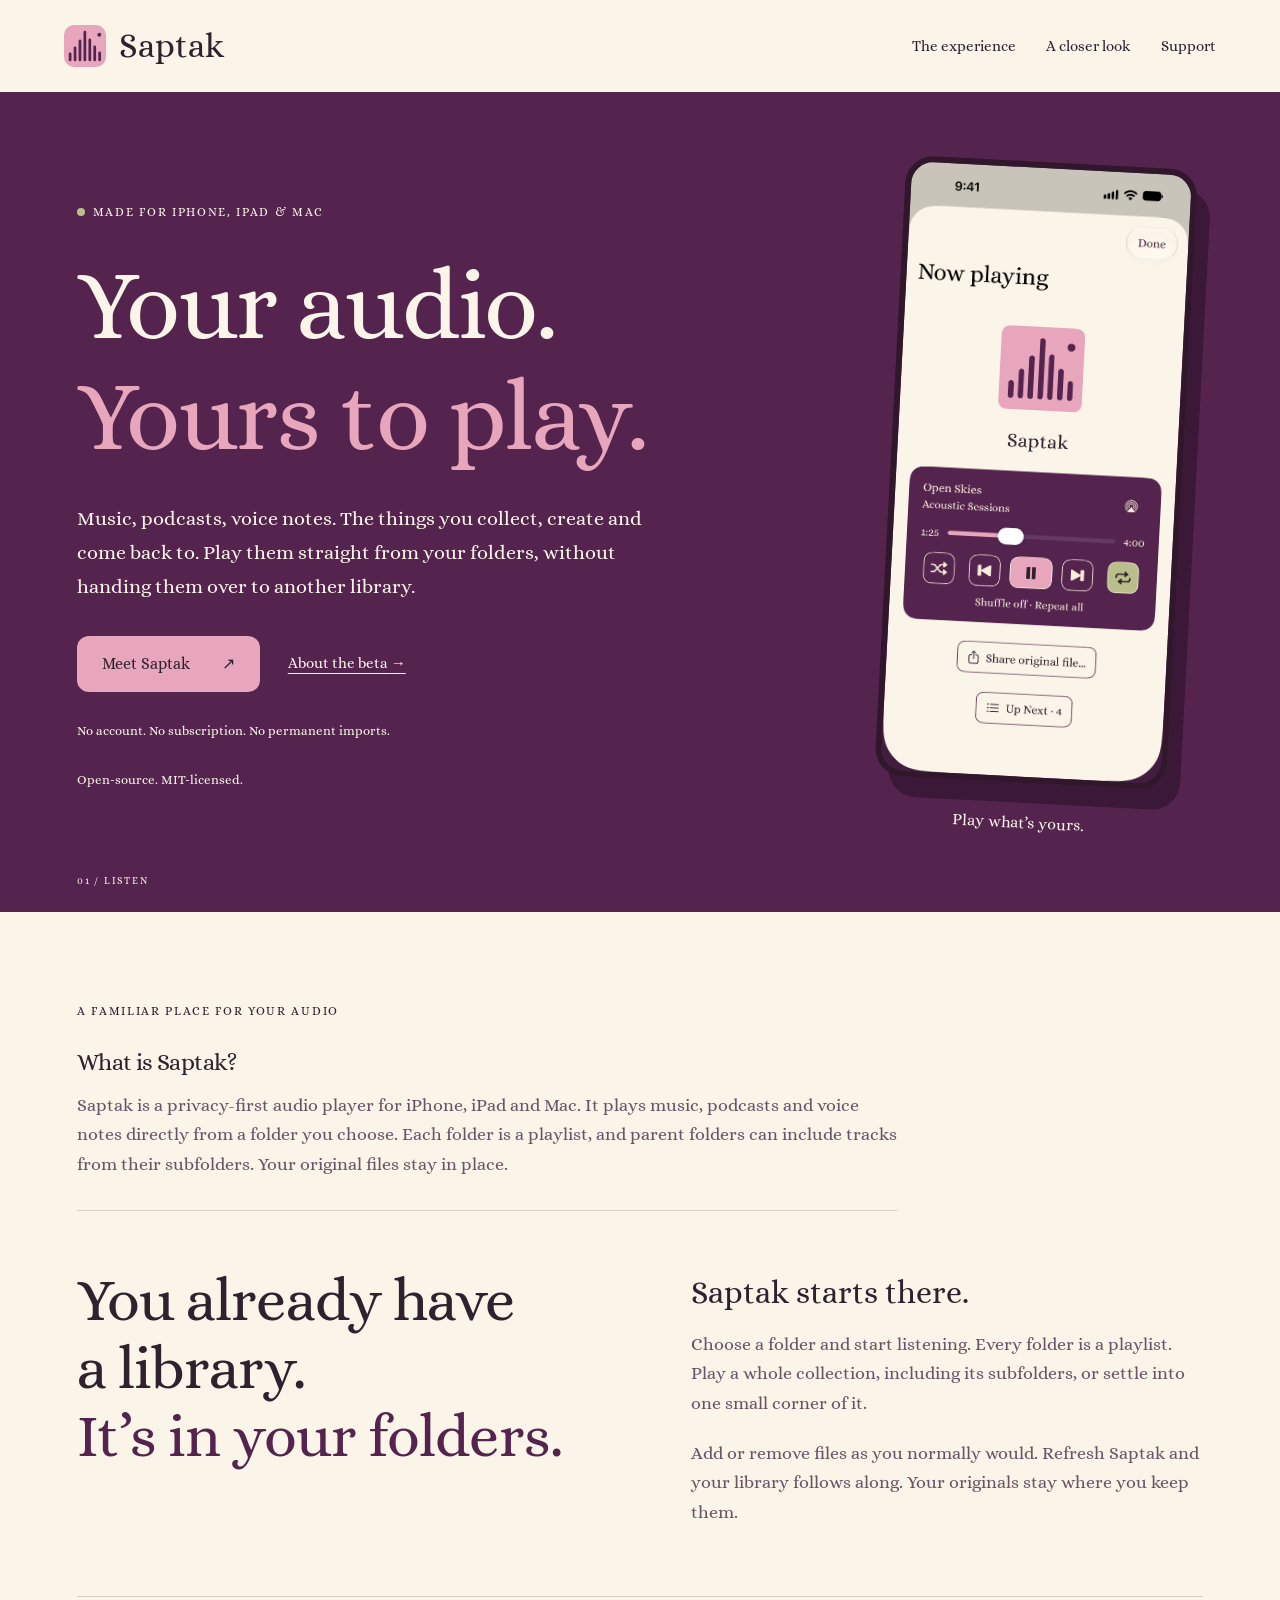
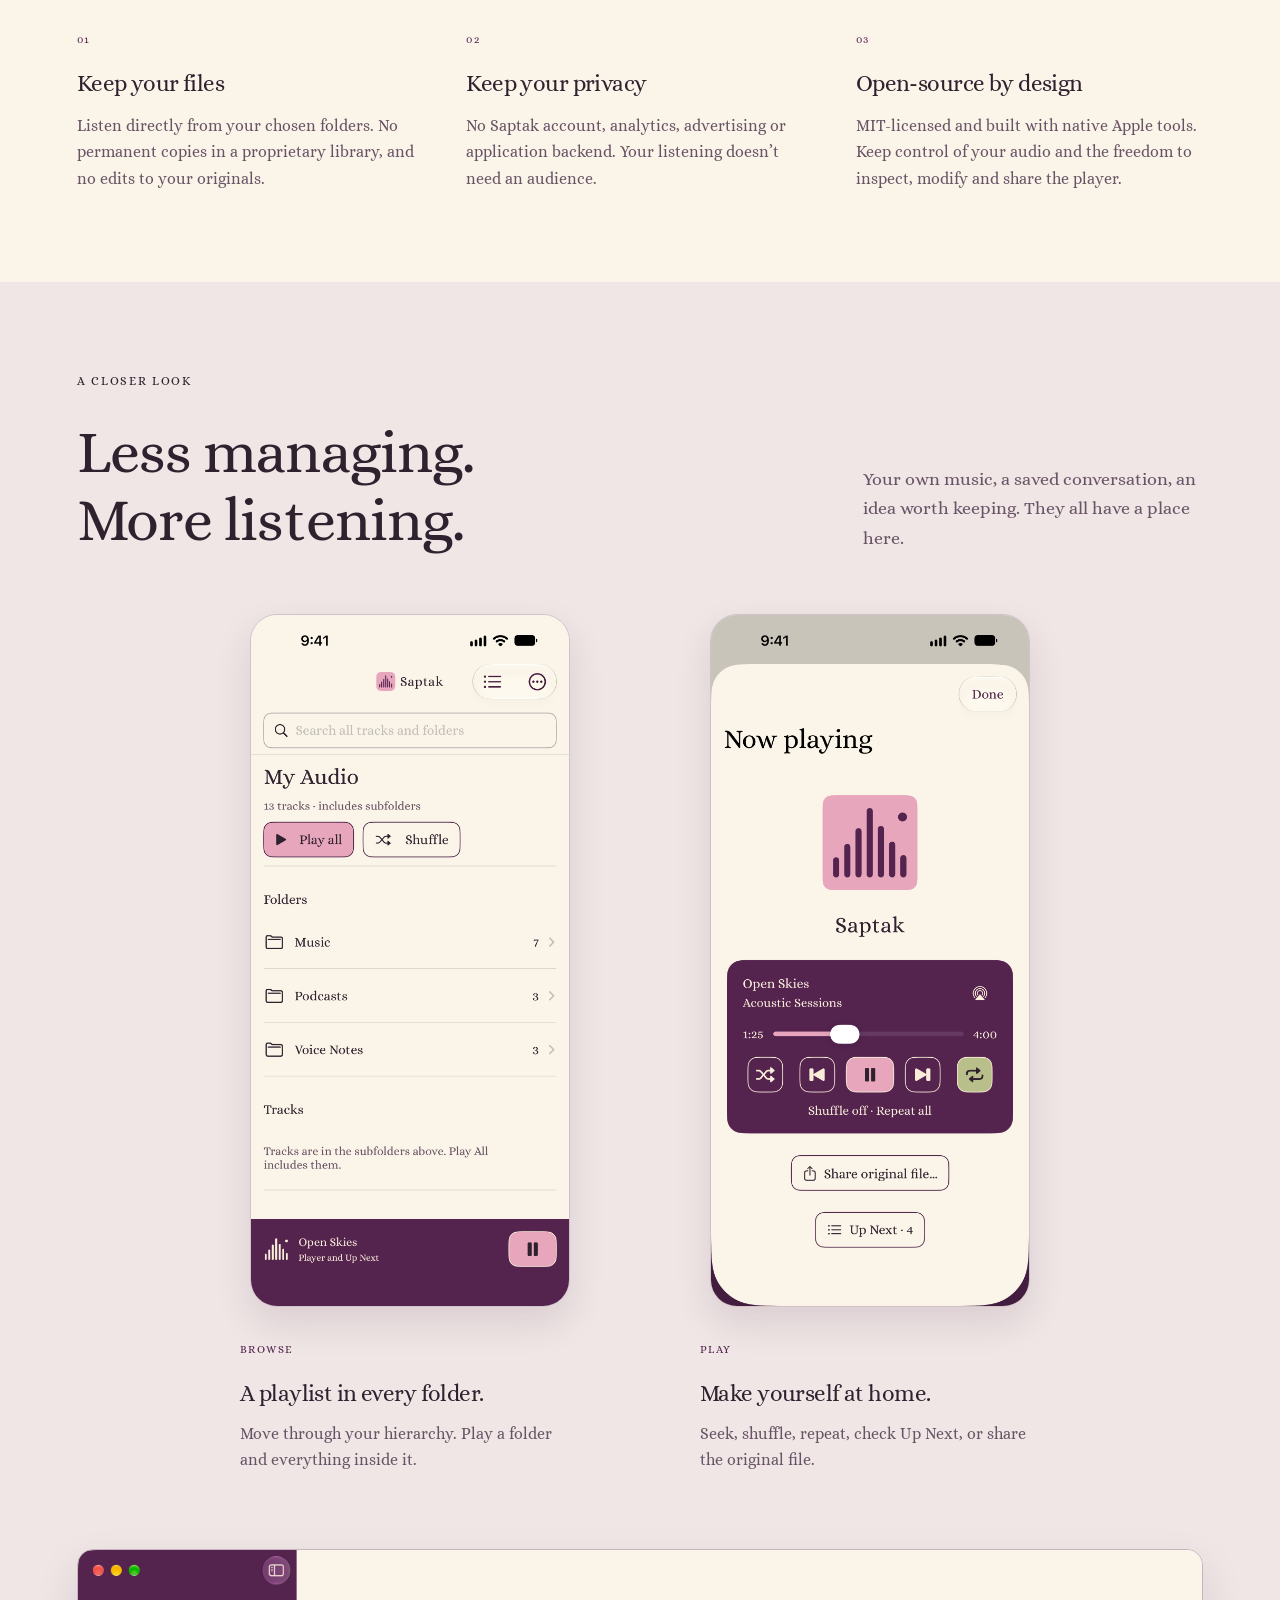
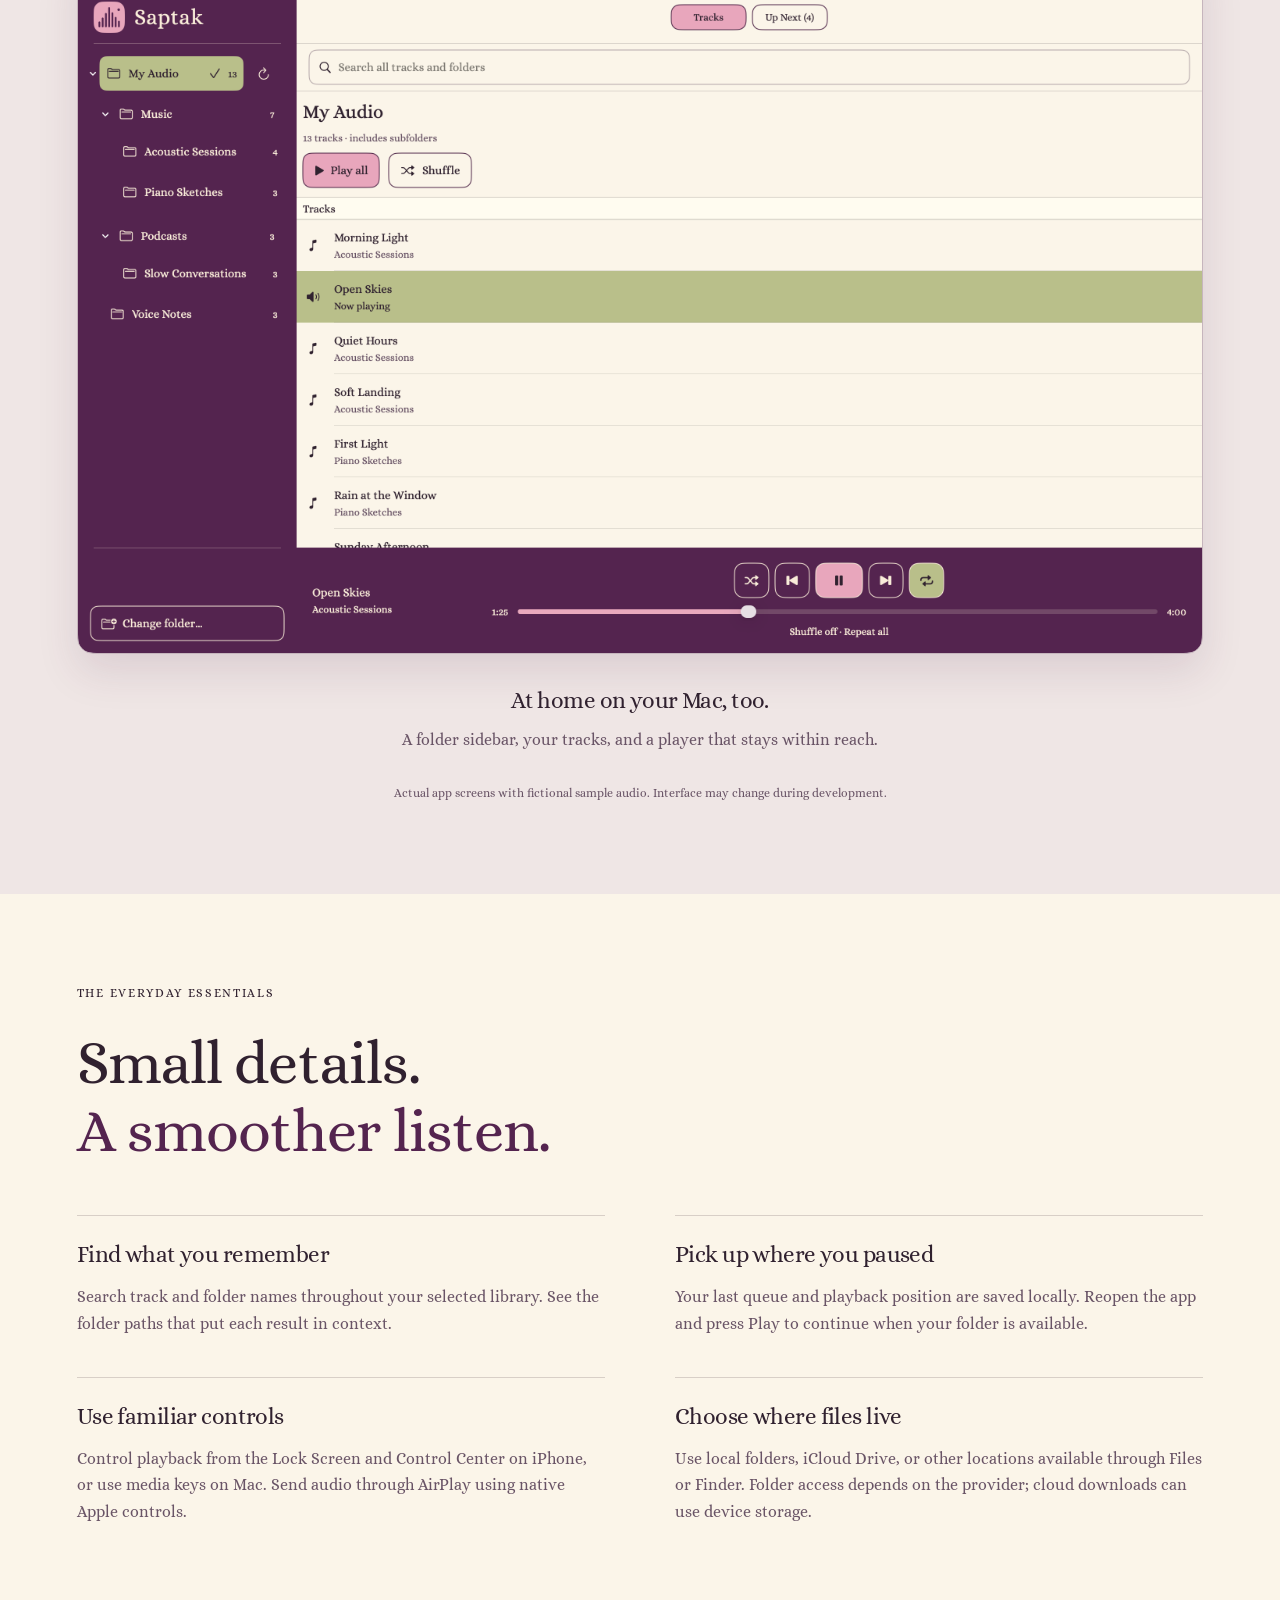
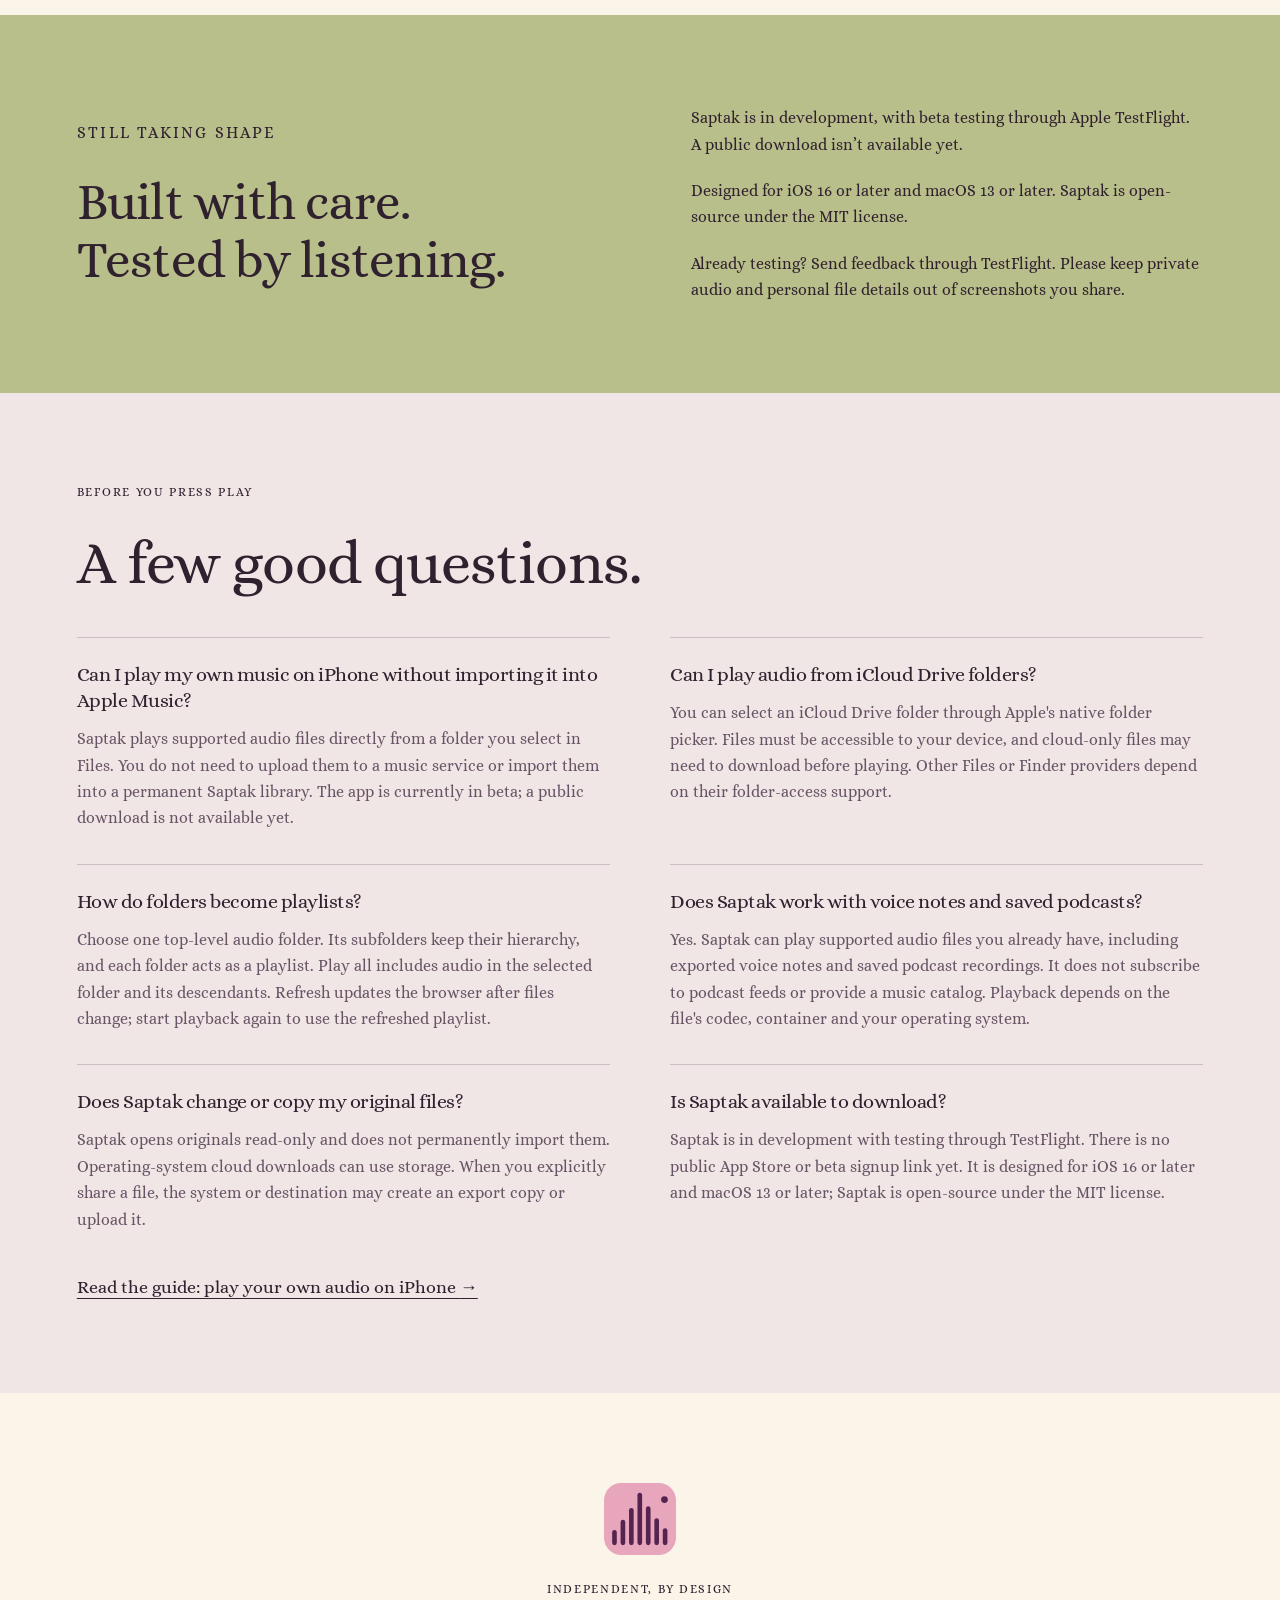
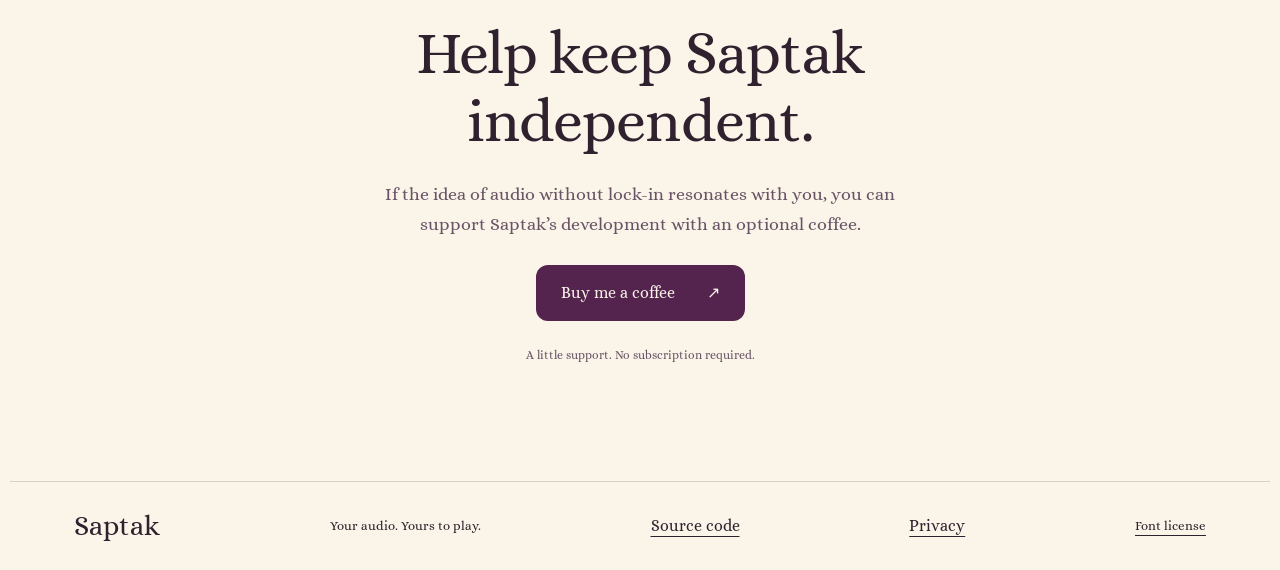
==== index.html @ 129cc15c "Publish Saptak product website" ====
<!doctype html>
<html lang="en">
<head>
    <meta charset="utf-8">
    <meta name="viewport" content="width=device-width, initial-scale=1">
    <meta name="description" content="Play your own music, podcasts and voice notes on iPhone, iPad and Mac. Saptak turns folders into playlists, with no account or permanent imports.">
    <meta name="theme-color" content="#54244f">
    <meta property="og:title" content="Saptak — Your audio. Yours to play.">
    <meta property="og:description" content="Your audio. Yours to play. An open-source player for music, podcasts and voice notes on iPhone, iPad and Mac.">
    <meta property="og:type" content="website">
    <meta property="og:url" content="https://gogrinimish.github.io/Saptak/">
    <meta property="og:image" content="https://gogrinimish.github.io/Saptak/assets/mac-library.png">
    <link rel="icon" href="assets/icon.svg" type="image/svg+xml">
    <link rel="stylesheet" href="styles.css">
    <title>Saptak — Play Your Own Audio on iPhone, iPad &amp; Mac</title>
    <script type="application/ld+json">
{
    "@context": "https://schema.org",
    "@type": "SoftwareApplication",
    "name": "Saptak",
    "description": "A privacy-first audio player for iPhone, iPad and Mac that plays user-owned audio directly from selected folders. Every folder is a playlist, including its subfolders.",
    "applicationCategory": "MultimediaApplication",
    "operatingSystem": "iOS 16 or later; macOS 13 or later",
    "license": "https://opensource.org/license/mit",
    "featureList": [
        "Folder-based playlists with recursive playback",
        "Search track and folder names",
        "Shuffle, repeat, queue and seeking",
        "Native system playback controls and AirPlay",
        "Locally saved playback position",
        "Original-file sharing"
    ],
    "url": "https://gogrinimish.github.io/Saptak/",
    "codeRepository": "https://github.com/gogrinimish/Saptak"
}
    </script>
<link rel="canonical" href="https://gogrinimish.github.io/Saptak/">
</head>
<body>
    <a class="skip" href="#main">Skip to content</a>
    <header class="site-header">
        <a class="brand" href="./" aria-label="Saptak home"><img src="assets/icon.svg" width="42" height="42" alt=""><span>Saptak</span></a>
        <nav aria-label="Main navigation"><a href="#experience">The experience</a><a href="#screenshots">A closer look</a><a href="#support">Support</a></nav>
    </header>
    <main id="main">
        <section class="hero" aria-labelledby="hero-title">
            <div class="hero-copy">
                <p class="eyebrow"><span class="status-dot" aria-hidden="true"></span>Made for iPhone, iPad &amp; Mac</p>
                <h1 id="hero-title">Your audio.<br><em>Yours to play.</em></h1>
                <p class="lead">Music, podcasts, voice notes. The things you collect, create and come back to. Play them straight from your folders, without handing them over to another library.</p>
                <div class="actions"><a class="button rose" href="#screenshots">Meet Saptak <span aria-hidden="true">↗</span></a><a class="text-link" href="#availability">About the beta <span aria-hidden="true">→</span></a></div>
                <p class="hero-note">No account. No subscription. No permanent imports.</p>
                <p class="hero-note">Open-source. MIT-licensed.</p>
            </div>
            <figure class="hero-screen"><img src="assets/iphone-player.png" width="1206" height="2622" alt="Saptak's iPhone player playing Open Skies, with seeking, AirPlay, shuffle, repeat and sharing controls"><figcaption>Play what’s yours.</figcaption></figure>
            <span class="hero-number" aria-hidden="true">01 / LISTEN</span>
        </section>
        <section class="intro section-pad" id="experience" aria-labelledby="intro-title">
            <p class="eyebrow">A familiar place for your audio</p>
            <div class="product-summary"><h2 class="answer-heading">What is Saptak?</h2><p>Saptak is a privacy-first audio player for iPhone, iPad and Mac. It plays music, podcasts and voice notes directly from a folder you choose. Each folder is a playlist, and parent folders can include tracks from their subfolders. Your original files stay in place.</p></div>
            <div class="intro-grid"><h2 id="intro-title">You already have<br>a library.<br><em>It’s in your folders.</em></h2><div><p class="large-copy">Saptak starts there.</p><p>Choose a folder and start listening. Every folder is a playlist. Play a whole collection, including its subfolders, or settle into one small corner of it.</p><p>Add or remove files as you normally would. Refresh Saptak and your library follows along. Your originals stay where you keep them.</p></div></div>
            <div class="principles"><article><span class="step">01</span><h3>Keep your files</h3><p>Listen directly from your chosen folders. No permanent copies in a proprietary library, and no edits to your originals.</p></article><article><span class="step">02</span><h3>Keep your privacy</h3><p>No Saptak account, analytics, advertising or application backend. Your listening doesn’t need an audience.</p></article><article><span class="step">03</span><h3>Open-source by design</h3><p>MIT-licensed and built with native Apple tools. Keep control of your audio and the freedom to inspect, modify and share the player.</p></article></div>
        </section>
        <section class="screens section-pad" id="screenshots" aria-labelledby="screens-title">
            <div class="section-heading"><div><p class="eyebrow">A closer look</p><h2 id="screens-title">Less managing.<br><em>More listening.</em></h2></div><p>Your own music, a saved conversation, an idea worth keeping. They all have a place here.</p></div>
            <div class="phone-grid"><figure><a href="assets/iphone-library.png" aria-label="View the full iPhone folder browser screenshot"><img loading="lazy" src="assets/iphone-library.png" width="1206" height="2622" alt="Saptak folder browser with Music, Podcasts and Voice Notes, plus Play all and Shuffle"></a><figcaption><span class="step">BROWSE</span><h3>A playlist in every folder.</h3><p>Move through your hierarchy. Play a folder and everything inside it.</p></figcaption></figure><figure><a href="assets/iphone-player.png" aria-label="View the full iPhone player screenshot"><img loading="lazy" src="assets/iphone-player.png" width="1206" height="2622" alt="Now playing in Saptak, with playback progress, repeat all, AirPlay and original-file sharing"></a><figcaption><span class="step">PLAY</span><h3>Make yourself at home.</h3><p>Seek, shuffle, repeat, check Up Next, or share the original file.</p></figcaption></figure></div>
            <figure class="mac-shot"><a href="assets/mac-library.png" aria-label="View the full Mac screenshot"><img loading="lazy" src="assets/mac-library.png" width="2880" height="1800" alt="Saptak on Mac with nested music and podcast folders, track search, Up Next and playback controls"></a><figcaption><h3>At home on your Mac, too.</h3><p>A folder sidebar, your tracks, and a player that stays within reach.</p></figcaption></figure>
            <p class="caption-note">Actual app screens with fictional sample audio. Interface may change during development.</p>
        </section>
        <section class="details section-pad" aria-labelledby="details-title"><p class="eyebrow">The everyday essentials</p><h2 id="details-title">Small details.<br><em>A smoother listen.</em></h2><div class="feature-grid"><article><h3>Find what you remember</h3><p>Search track and folder names throughout your selected library. See the folder paths that put each result in context.</p></article><article><h3>Pick up where you paused</h3><p>Your last queue and playback position are saved locally. Reopen the app and press Play to continue when your folder is available.</p></article><article><h3>Use familiar controls</h3><p>Control playback from the Lock Screen and Control Center on iPhone, or use media keys on Mac. Send audio through AirPlay using native Apple controls.</p></article><article><h3>Choose where files live</h3><p>Use local folders, iCloud Drive, or other locations available through Files or Finder. Folder access depends on the provider; cloud downloads can use device storage.</p></article></div></section>
        <section class="availability section-pad" id="availability" aria-labelledby="availability-title"><div><p class="eyebrow">Still taking shape</p><h2 id="availability-title">Built with care.<br><em>Tested by listening.</em></h2></div><div><p>Saptak is in development, with beta testing through Apple TestFlight. A public download isn’t available yet.</p><p>Designed for iOS 16 or later and macOS 13 or later. Saptak is open-source under the MIT license.</p><p>Already testing? Send feedback through TestFlight. Please keep private audio and personal file details out of screenshots you share.</p></div></section>
        <section class="questions section-pad" id="questions" aria-labelledby="questions-title">
            <p class="eyebrow">Before you press Play</p>
            <h2 id="questions-title">A few good questions.</h2>
            <div class="answer-list">
                <article><h3>Can I play my own music on iPhone without importing it into Apple Music?</h3><p>Saptak plays supported audio files directly from a folder you select in Files. You do not need to upload them to a music service or import them into a permanent Saptak library. The app is currently in beta; a public download is not available yet.</p></article>
                <article><h3>Can I play audio from iCloud Drive folders?</h3><p>You can select an iCloud Drive folder through Apple's native folder picker. Files must be accessible to your device, and cloud-only files may need to download before playing. Other Files or Finder providers depend on their folder-access support.</p></article>
                <article><h3>How do folders become playlists?</h3><p>Choose one top-level audio folder. Its subfolders keep their hierarchy, and each folder acts as a playlist. Play all includes audio in the selected folder and its descendants. Refresh updates the browser after files change; start playback again to use the refreshed playlist.</p></article>
                <article><h3>Does Saptak work with voice notes and saved podcasts?</h3><p>Yes. Saptak can play supported audio files you already have, including exported voice notes and saved podcast recordings. It does not subscribe to podcast feeds or provide a music catalog. Playback depends on the file's codec, container and your operating system.</p></article>
                <article><h3>Does Saptak change or copy my original files?</h3><p>Saptak opens originals read-only and does not permanently import them. Operating-system cloud downloads can use storage. When you explicitly share a file, the system or destination may create an export copy or upload it.</p></article>
                <article><h3>Is Saptak available to download?</h3><p>Saptak is in development with testing through TestFlight. There is no public App Store or beta signup link yet. It is designed for iOS 16 or later and macOS 13 or later; Saptak is open-source under the MIT license.</p></article>
            </div>
            <p class="guide-link"><a href="guides/play-your-own-audio-on-iphone.html">Read the guide: play your own audio on iPhone <span aria-hidden="true">→</span></a></p>
        </section>
        <section class="support section-pad" id="support" aria-labelledby="support-title"><img src="assets/icon.svg" width="72" height="72" alt=""><p class="eyebrow">Independent, by design</p><h2 id="support-title">Help keep Saptak<br><em>independent.</em></h2><p>If the idea of audio without lock-in resonates with you, you can support Saptak’s development with an optional coffee.</p><a class="button plum" href="https://www.buymeacoffee.com/HWRxT65O5I">Buy me a coffee <span aria-hidden="true">↗</span></a><p class="support-note">A little support. No subscription required.</p></section>
    </main>
    <footer><a class="brand" href="./"><span>Saptak</span></a><p>Your audio. Yours to play.</p><a href="https://github.com/gogrinimish/Saptak">Source code</a><a href="privacy.html">Privacy</a><a href="assets/fonts/OFL.txt">Font license</a></footer>
</body>
</html>
---- styles.css ----
@font-face{font-family:'Alice';src:url('assets/fonts/Alice-Regular.ttf') format('truetype');font-style:normal;font-weight:400;font-display:swap}
:root{--plum:#54244f;--rose:#e8a6bc;--olive:#b9bf8a;--cream:#fbf5e9;--ink:#30212f;--muted:#695466;--line:#d8cfc7;--serif:'Alice',Georgia,serif;--text:var(--serif);color-scheme:light}
*{box-sizing:border-box}html{scroll-behavior:smooth;scroll-padding-top:24px}body{margin:0;background:var(--cream);color:var(--ink);font-family:var(--text);font-synthesis:none;line-height:1.65}a{color:inherit;text-underline-offset:5px}img{display:block;max-width:100%;height:auto}h1,h2,h3,p,figure{margin:0}h1,h2{font-family:var(--serif);font-weight:400;line-height:1.13;letter-spacing:-.015em;font-synthesis:none}h1{font-size:clamp(64px,7.7vw,112px)}h2{font-size:clamp(40px,4.7vw,68px)}h3{font-size:23px;line-height:1.3;letter-spacing:-.025em}em{font-weight:400;font-style:normal}p+p{margin-top:20px}p{font-size:18px}a:focus-visible{outline:3px solid var(--plum);outline-offset:6px;border-radius:4px}.hero a:focus-visible{outline-color:var(--cream)}.skip{position:absolute;top:-100px;left:20px;z-index:10;background:var(--cream);padding:12px}.skip:focus{top:10px}.site-header{max-width:1440px;margin:auto;display:flex;align-items:center;justify-content:space-between;padding:24px 5%}.brand{display:flex;align-items:center;gap:13px;text-decoration:none;font-family:var(--serif);font-size:34px;line-height:1;font-weight:400;font-synthesis:none}.brand img,.support>img{border-radius:24%}nav{display:flex;gap:30px}nav a{min-height:44px;display:flex;align-items:center;font-size:15px;font-weight:400;text-decoration:none}nav a:hover{text-decoration:underline}.hero{position:relative;background:var(--plum);color:var(--cream);padding:70px max(6%,calc((100vw - 1260px)/2)) 80px;display:grid;grid-template-columns:1.35fr .65fr;gap:8%;align-items:center;overflow:hidden}.eyebrow{font-size:12px;font-weight:400;letter-spacing:.14em;text-transform:uppercase;margin-bottom:26px}.status-dot{display:inline-block;width:8px;height:8px;border-radius:50%;background:var(--olive);margin-right:8px}.hero h1 em{color:var(--rose)}.lead{max-width:565px;margin-top:30px;font-size:20px;line-height:1.7}.actions{display:flex;align-items:center;gap:28px;margin-top:32px;flex-wrap:wrap}.button{display:inline-flex;align-items:center;justify-content:space-between;gap:32px;min-height:54px;padding:14px 24px;border-radius:12px;text-decoration:none;font-size:16px;font-weight:400;border:1px solid transparent;transition:transform .15s}.button:hover{transform:translateY(-2px)}.rose{background:var(--rose);color:var(--ink)}.plum{background:var(--plum);color:var(--cream)}.text-link{font-size:15px;font-weight:400}.hero-note{font-size:13px;color:var(--cream);margin-top:28px}.hero-screen{width:100%;max-width:292px;justify-self:center;transform:rotate(3deg)}.hero-screen>img{border-radius:28px;border:6px solid #30172c;box-shadow:14px 20px 0 #3b1837}.hero-screen figcaption{font:400 16px var(--text);text-align:center;margin-top:30px}.hero-number{position:absolute;bottom:22px;left:6%;font-size:10px;letter-spacing:.18em}.section-pad{padding:90px max(6%,calc((100vw - 1260px)/2))}.intro-grid{display:grid;grid-template-columns:1fr 1fr;gap:9%;align-items:start}.intro h2 em{color:var(--plum)}.intro-grid>div{padding-top:8px;color:var(--muted)}.large-copy{font:32px var(--serif);color:var(--ink);margin-bottom:20px}.principles{display:grid;grid-template-columns:repeat(3,1fr);gap:42px;margin-top:68px;padding-top:34px;border-top:1px solid var(--line)}.step{display:block;font-size:11px;letter-spacing:.13em;font-weight:400;margin-bottom:20px;color:var(--plum)}.principles p,.feature-grid p{color:var(--muted);font-size:16px;margin-top:14px}.screens{background:#efe6e5}.section-heading{display:flex;justify-content:space-between;align-items:end;gap:40px;margin-bottom:60px}.section-heading>p{max-width:340px;color:var(--muted)}.phone-grid{display:grid;grid-template-columns:1fr 1fr;gap:70px;max-width:850px;margin:auto}.phone-grid figure>a{display:block;max-width:320px;margin:0 auto 34px}.phone-grid img{border-radius:27px;box-shadow:0 16px 35px #54244f20;border:1px solid #d2c3cb}.phone-grid figcaption{max-width:340px;margin:auto}.phone-grid figcaption p,.mac-shot figcaption p{font-size:16px;color:var(--muted);margin-top:12px}.mac-shot{margin-top:75px}.mac-shot img{border-radius:16px;box-shadow:0 18px 40px #54244f20;border:1px solid #c6b5bd}.mac-shot figcaption{text-align:center;margin-top:32px}.caption-note{text-align:center;margin-top:30px;font-size:12px;color:var(--muted)}.details h2 em{color:var(--plum)}.feature-grid{display:grid;grid-template-columns:1fr 1fr;gap:40px 70px;margin-top:50px}.feature-grid article{padding-top:24px;border-top:1px solid var(--line)}.availability{background:var(--olive);display:grid;grid-template-columns:1fr 1fr;gap:9%;align-items:center}.availability .eyebrow{color:var(--ink)}.availability h2{font-size:clamp(38px,4vw,58px)}.availability p{font-size:16px}.support{text-align:center;max-width:900px;margin:auto}.support>img{margin:0 auto 25px}.support .eyebrow{margin-bottom:20px}.support>p:not(.eyebrow){max-width:520px;margin:25px auto;color:var(--muted)}.support .support-note{font-size:12px!important}footer{border-top:1px solid var(--line);max-width:1260px;margin:auto;padding:30px 5%;display:flex;align-items:center;justify-content:space-between;gap:24px}footer .brand{font-size:28px}footer p,footer>a:last-child{font-size:13px}.policy{max-width:820px;margin:auto;padding:65px 28px 100px}.policy h1{font-size:58px;margin-bottom:32px}.policy h2{font-family:var(--text);font-size:25px;letter-spacing:-.02em;margin:35px 0 15px}.policy p{font-size:17px;color:var(--muted)}.policy .eyebrow{font-size:12px}
@media(min-width:1600px){.hero{gap:100px}.hero-screen{max-width:320px}}
@media(max-width:760px){.site-header{padding:20px 6%}.brand{font-size:29px}.brand img{width:36px;height:36px}nav{gap:18px}nav a{font-size:13px}nav a:first-child{display:none}.hero{padding:55px 7% 65px;grid-template-columns:1fr;gap:50px}.hero h1{font-size:clamp(52px,11vw,80px)}.hero .lead{font-size:18px}.hero-screen{width:68%;max-width:265px;transform:rotate(2deg)}.hero-number{display:none}.section-pad{padding:65px 7%}.intro-grid,.availability{grid-template-columns:1fr;gap:30px}.principles{grid-template-columns:1fr;gap:32px;margin-top:40px}.principles article{padding-top:20px;border-top:1px solid var(--line)}.principles{border:0;padding:0}.step{margin-bottom:12px}.section-heading{display:block;margin-bottom:40px}.section-heading>p{margin-top:25px;max-width:none}.phone-grid{gap:30px}.phone-grid figure>a{margin-bottom:25px}.phone-grid img{border-radius:16px}.phone-grid h3{font-size:19px}.phone-grid p{font-size:14px!important}.feature-grid{gap:30px;grid-template-columns:1fr}.mac-shot{margin-top:45px}.mac-shot img{border-radius:8px}footer{flex-wrap:wrap;padding:25px 7%}footer p{order:3;flex-basis:100%}.policy h1{font-size:46px}}
@media(max-width:400px){nav{gap:12px}.actions{gap:20px}.phone-grid{grid-template-columns:1fr;gap:45px}.phone-grid figure>a{max-width:250px}.phone-grid figcaption{max-width:280px}.hero .eyebrow{font-size:10px}}
@media(prefers-reduced-motion:reduce){html{scroll-behavior:auto}.button{transition:none}.button:hover{transform:none}}

.product-summary{max-width:820px;margin-bottom:55px;padding-bottom:30px;border-bottom:1px solid var(--line)}.answer-heading{font:400 24px var(--text);letter-spacing:-.025em;margin-bottom:15px}.product-summary p{color:var(--muted)}.questions{background:#efe6e5}.answer-list{display:grid;grid-template-columns:1fr 1fr;gap:32px 60px;margin-top:40px}.answer-list article{border-top:1px solid #cdbec6;padding-top:24px}.answer-list h3{font-size:20px}.answer-list p{font-size:16px;color:var(--muted);margin-top:12px}.guide-link{margin-top:40px;font-weight:400}.policy ol,.policy ul{padding-left:25px;color:var(--muted);font-size:17px}.policy li+li{margin-top:14px}.policy h1{font-size:clamp(38px,6vw,58px)}.guide-aside{margin:30px 0;padding:22px;background:#efe6e5;border-left:3px solid var(--plum)}@media(max-width:760px){.answer-list{grid-template-columns:1fr}.product-summary{margin-bottom:35px}}

/* The selected family has one real weight. Preserve hierarchy through size and spacing. */
h3,strong,b{font-weight:400}
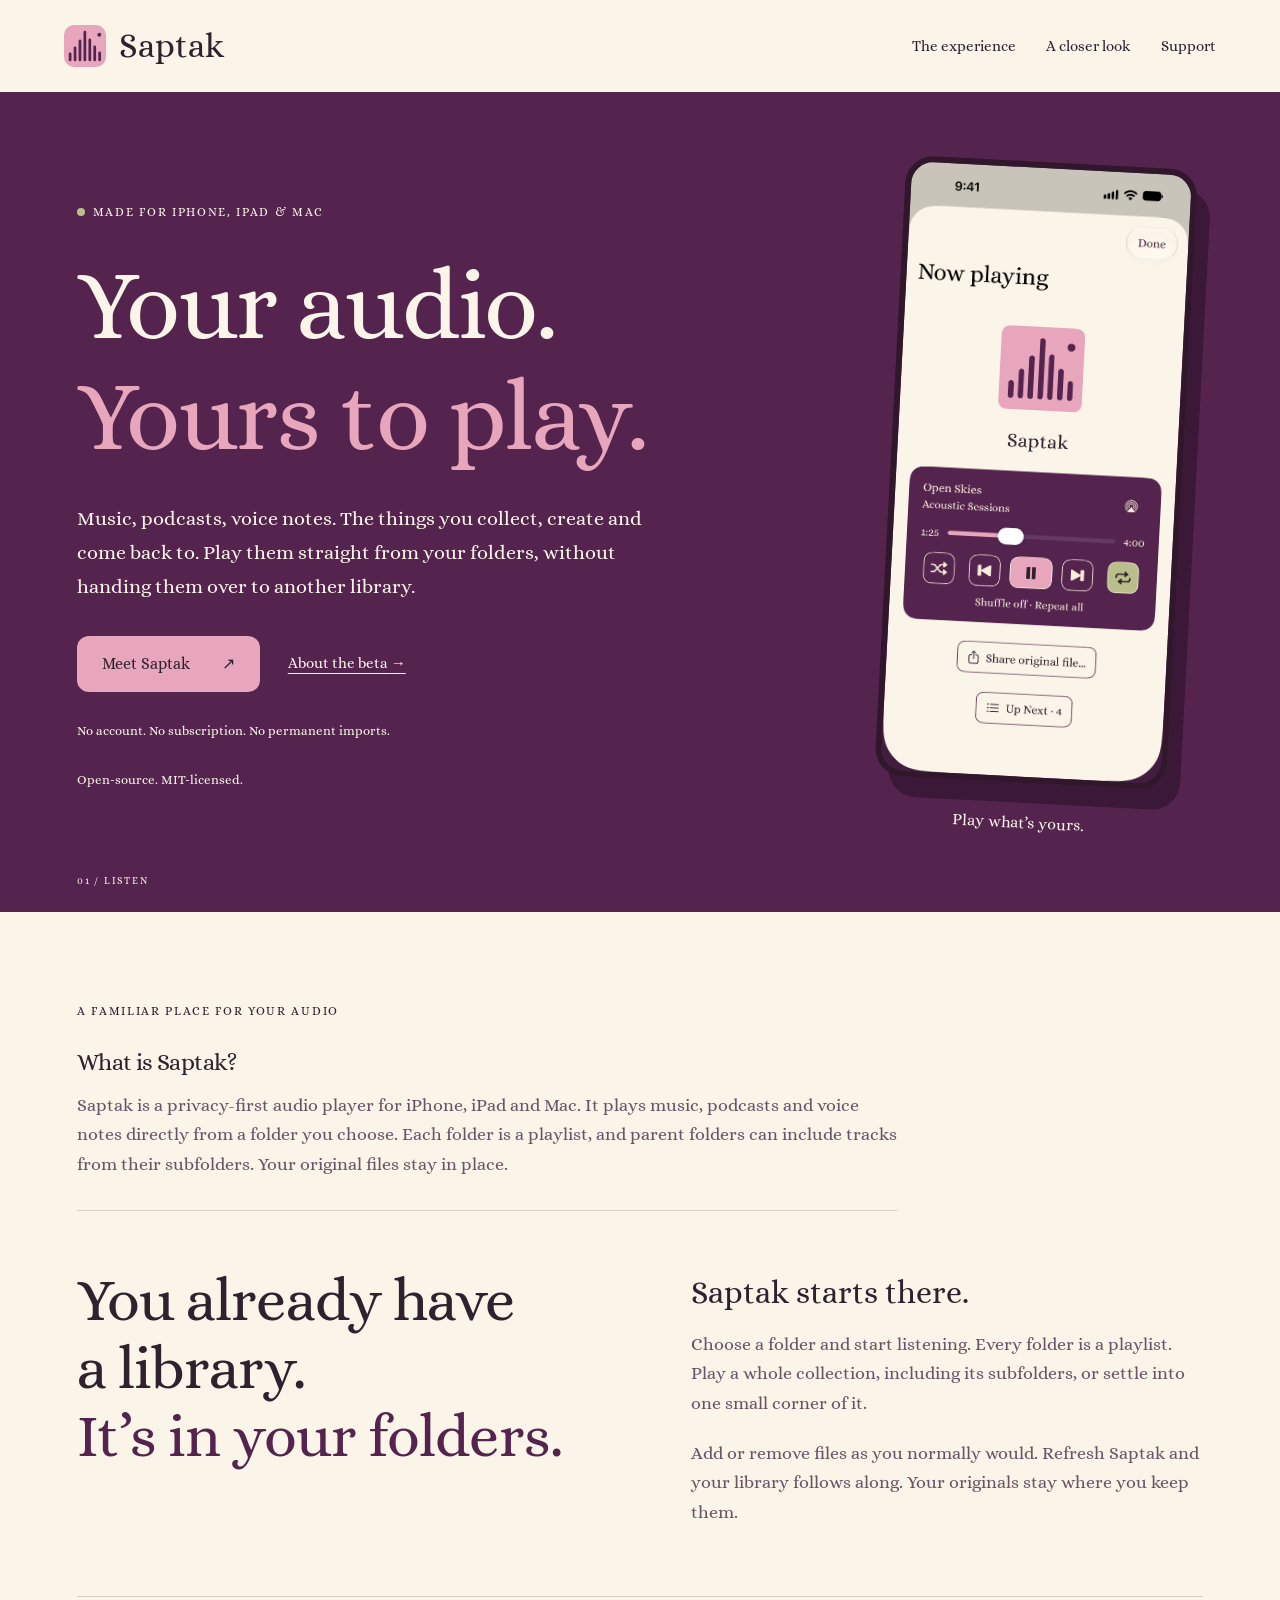
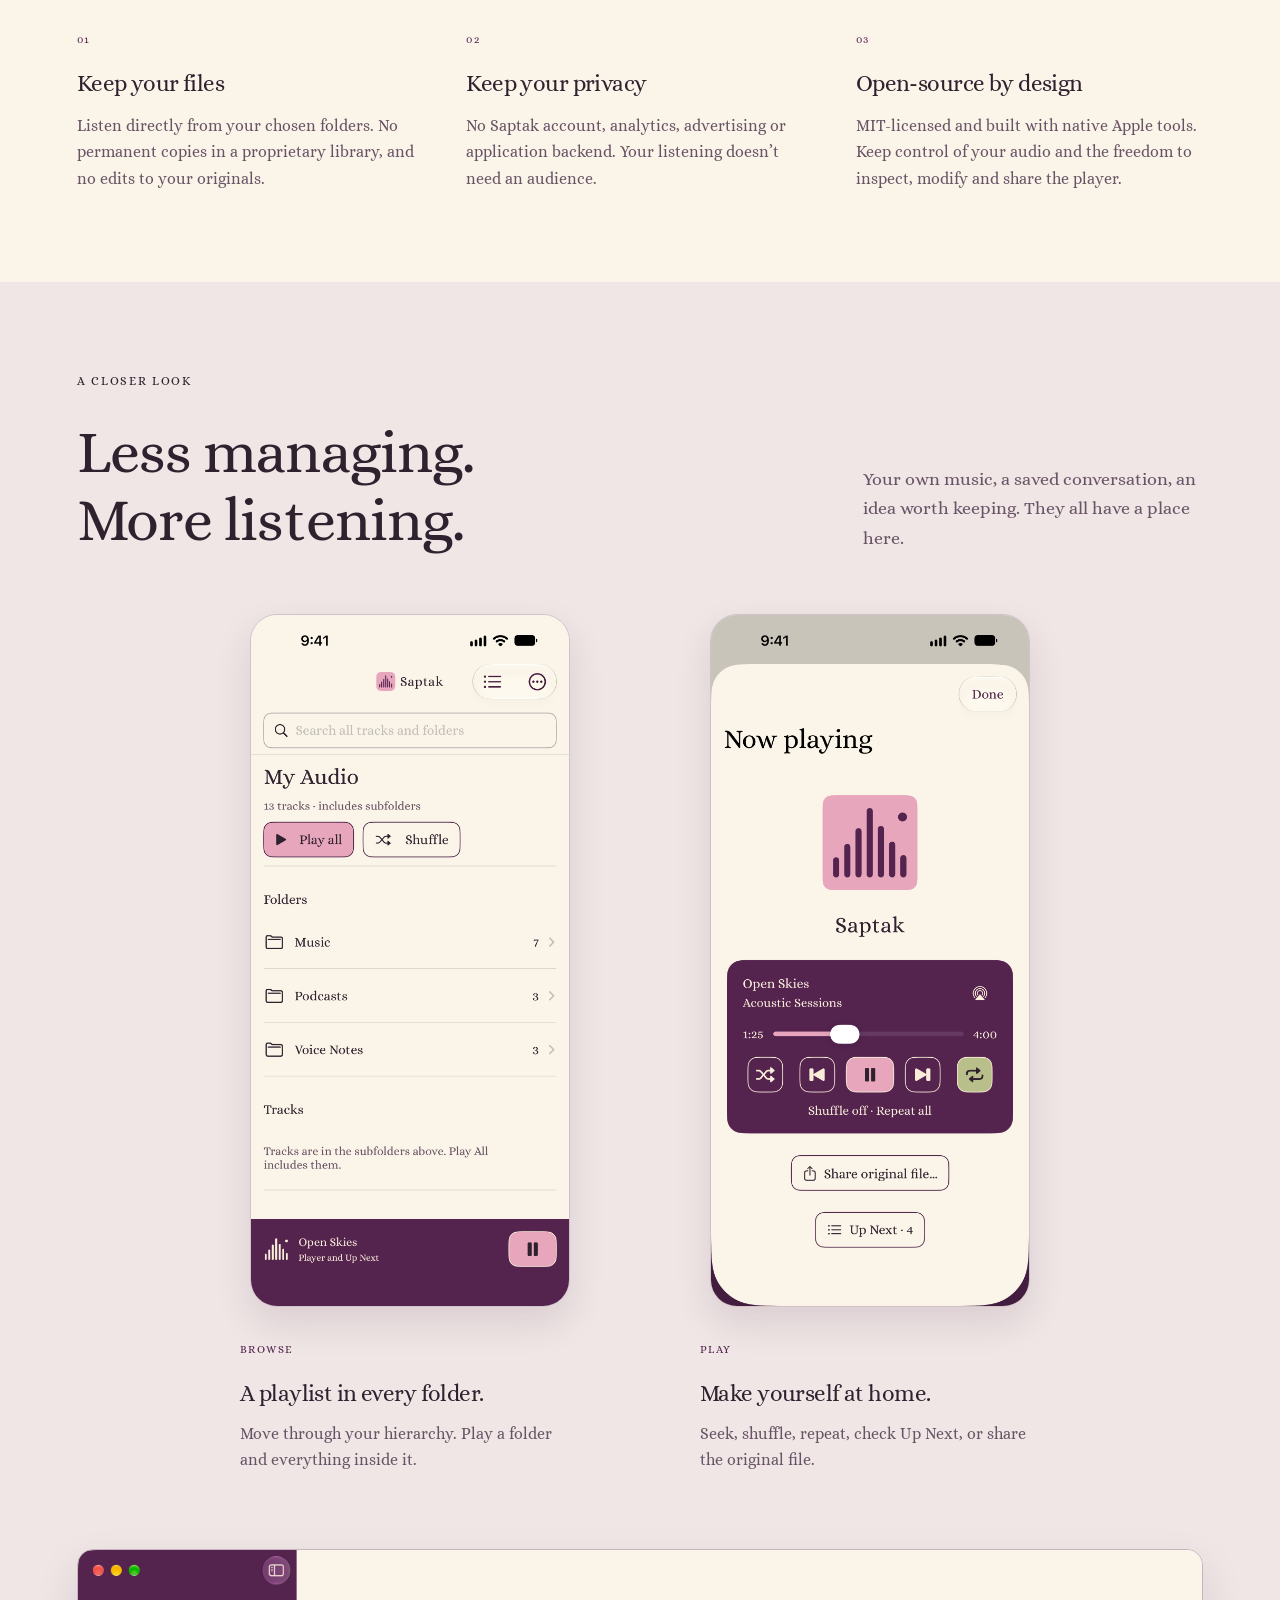
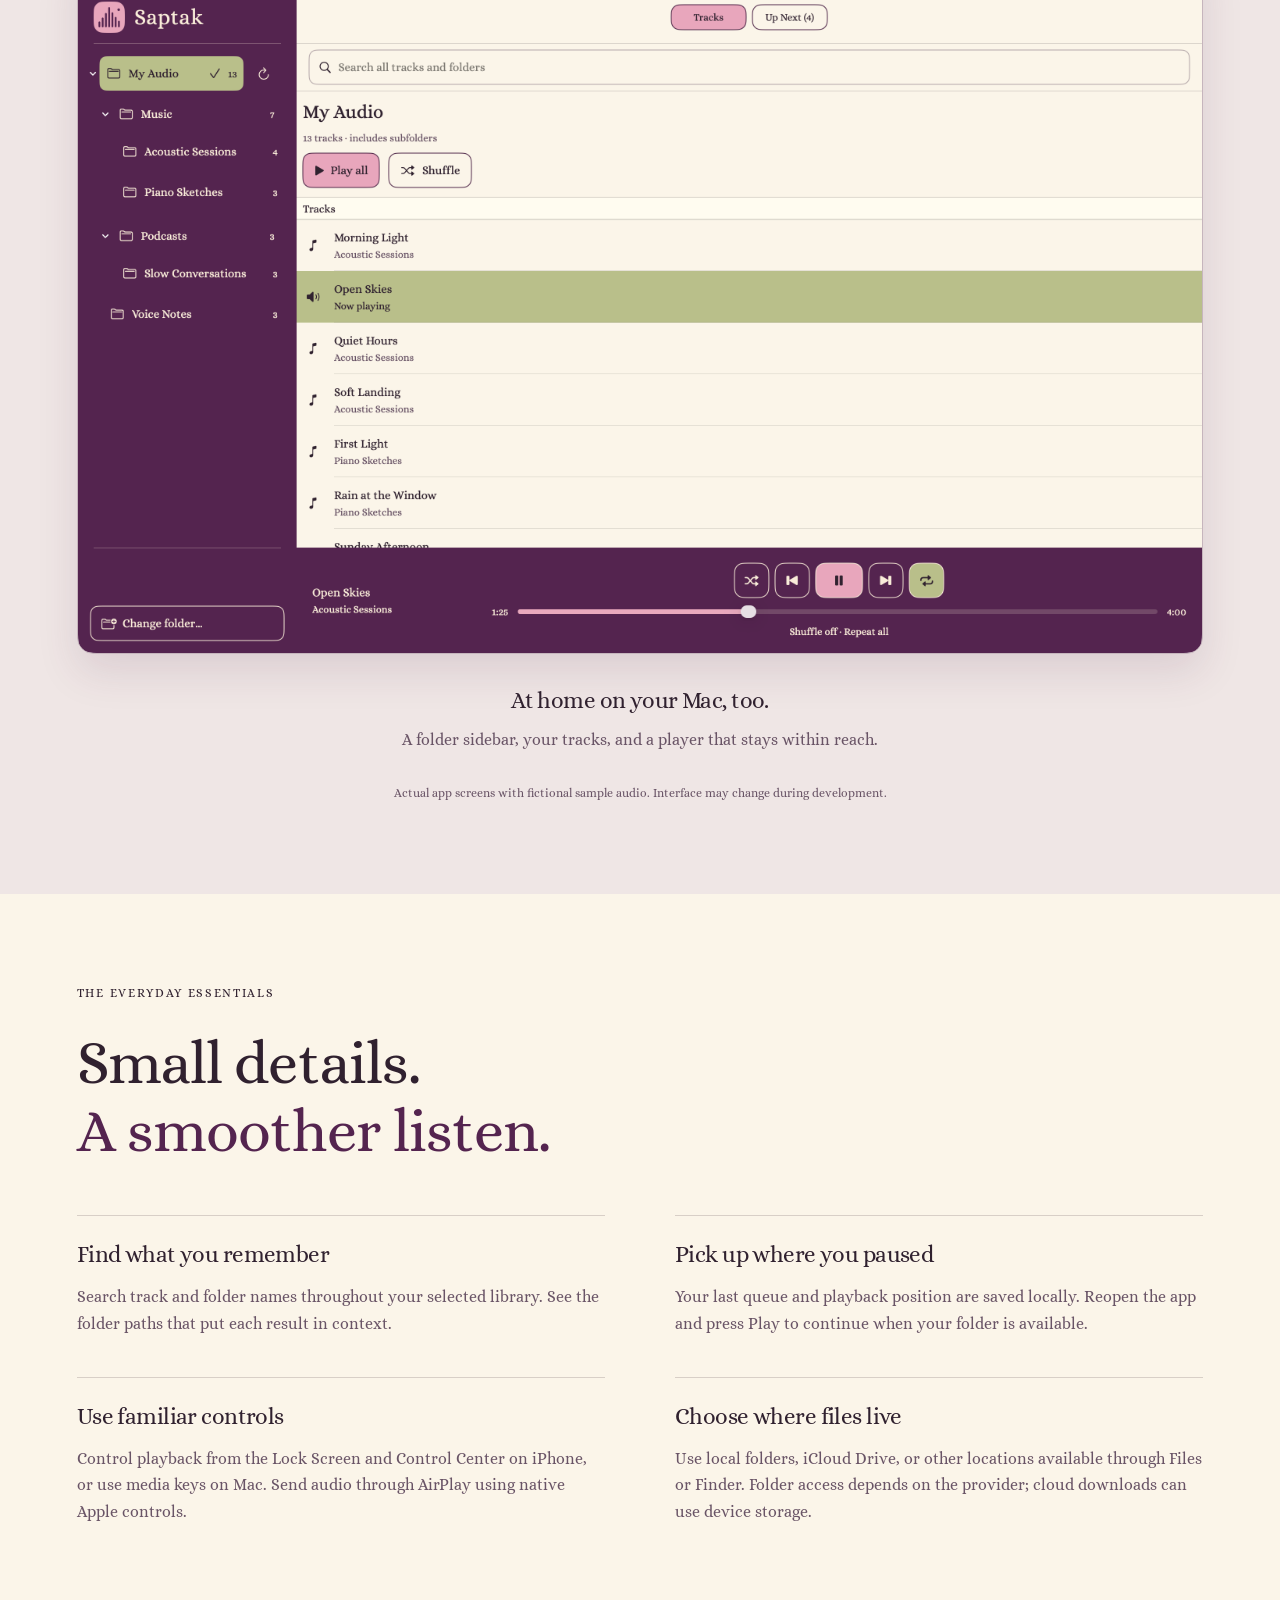
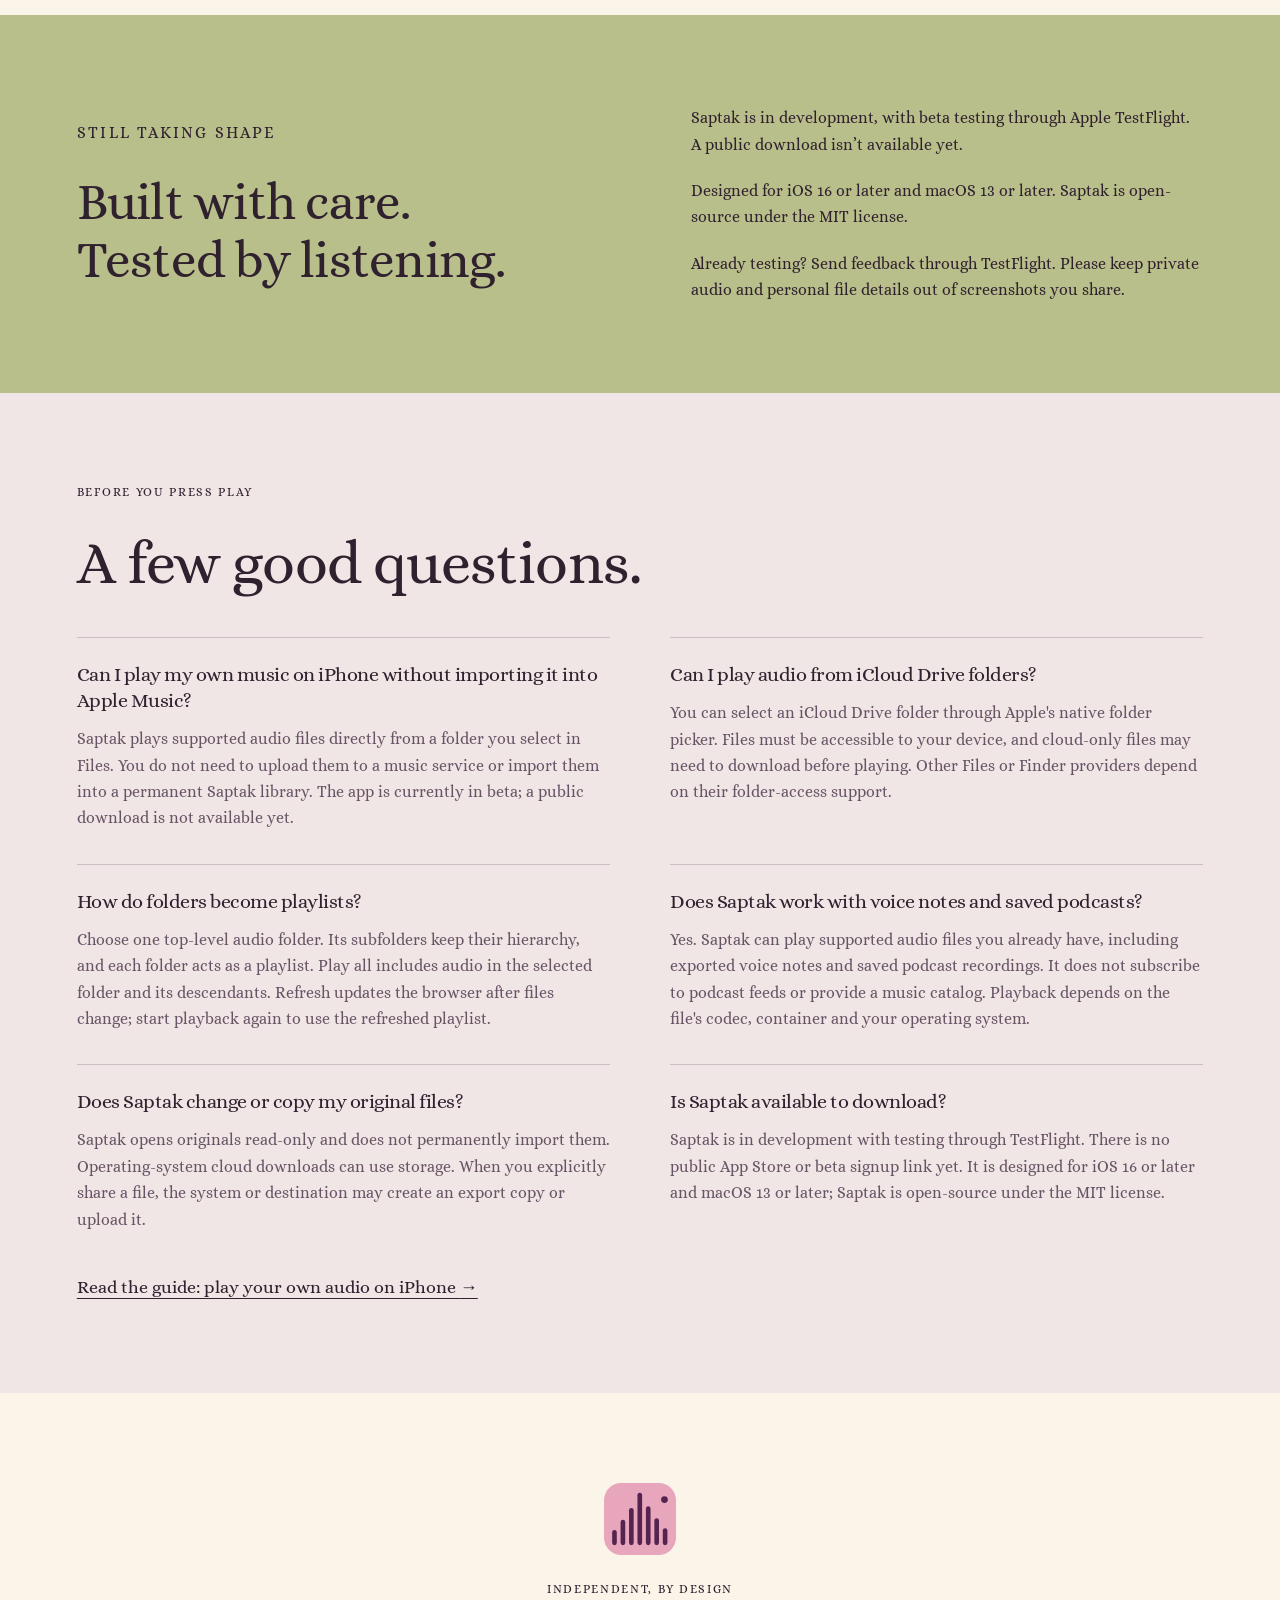
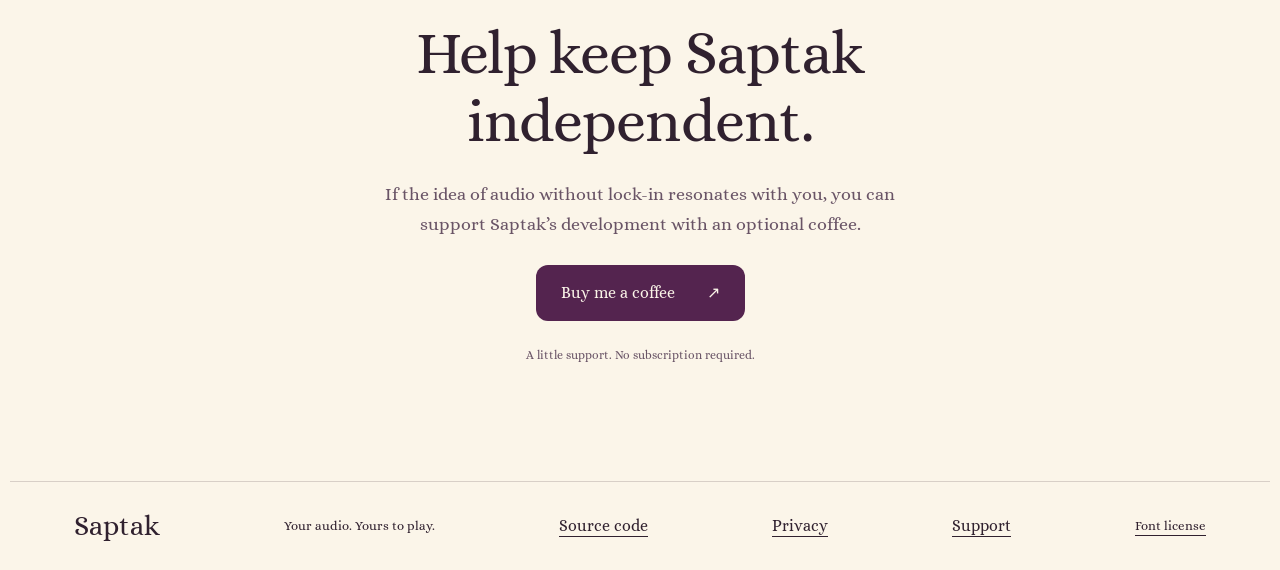
==== commit d5c1ed29: "Publish dedicated support page and data-retention guidance" ====
--- a/index.html
+++ b/index.html
@@ -84,6 +84,6 @@
         </section>
         <section class="support section-pad" id="support" aria-labelledby="support-title"><img src="assets/icon.svg" width="72" height="72" alt=""><p class="eyebrow">Independent, by design</p><h2 id="support-title">Help keep Saptak<br><em>independent.</em></h2><p>If the idea of audio without lock-in resonates with you, you can support Saptak’s development with an optional coffee.</p><a class="button plum" href="https://www.buymeacoffee.com/HWRxT65O5I">Buy me a coffee <span aria-hidden="true">↗</span></a><p class="support-note">A little support. No subscription required.</p></section>
     </main>
-    <footer><a class="brand" href="./"><span>Saptak</span></a><p>Your audio. Yours to play.</p><a href="https://github.com/gogrinimish/Saptak">Source code</a><a href="privacy.html">Privacy</a><a href="assets/fonts/OFL.txt">Font license</a></footer>
+    <footer><a class="brand" href="./"><span>Saptak</span></a><p>Your audio. Yours to play.</p><a href="https://github.com/gogrinimish/Saptak">Source code</a><a href="privacy.html">Privacy</a><a href="support.html">Support</a><a href="assets/fonts/OFL.txt">Font license</a></footer>
 </body>
 </html>
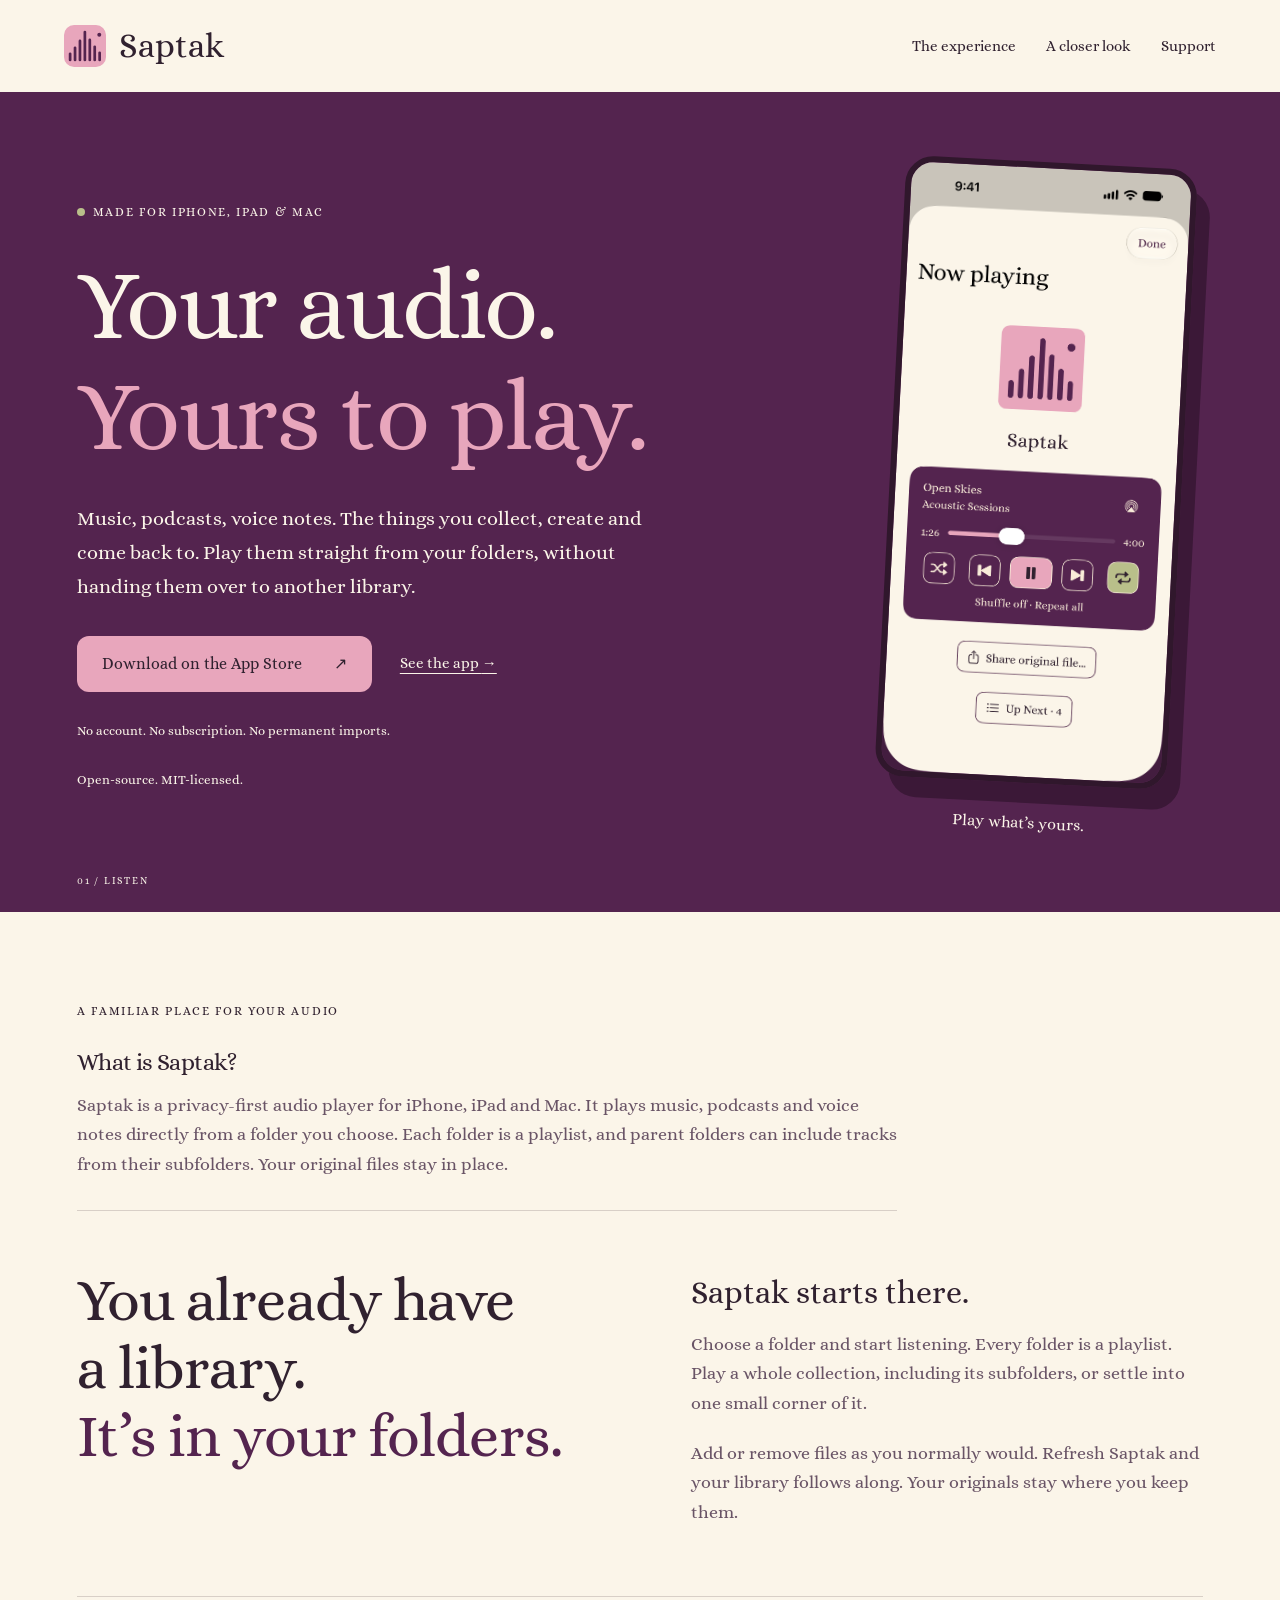
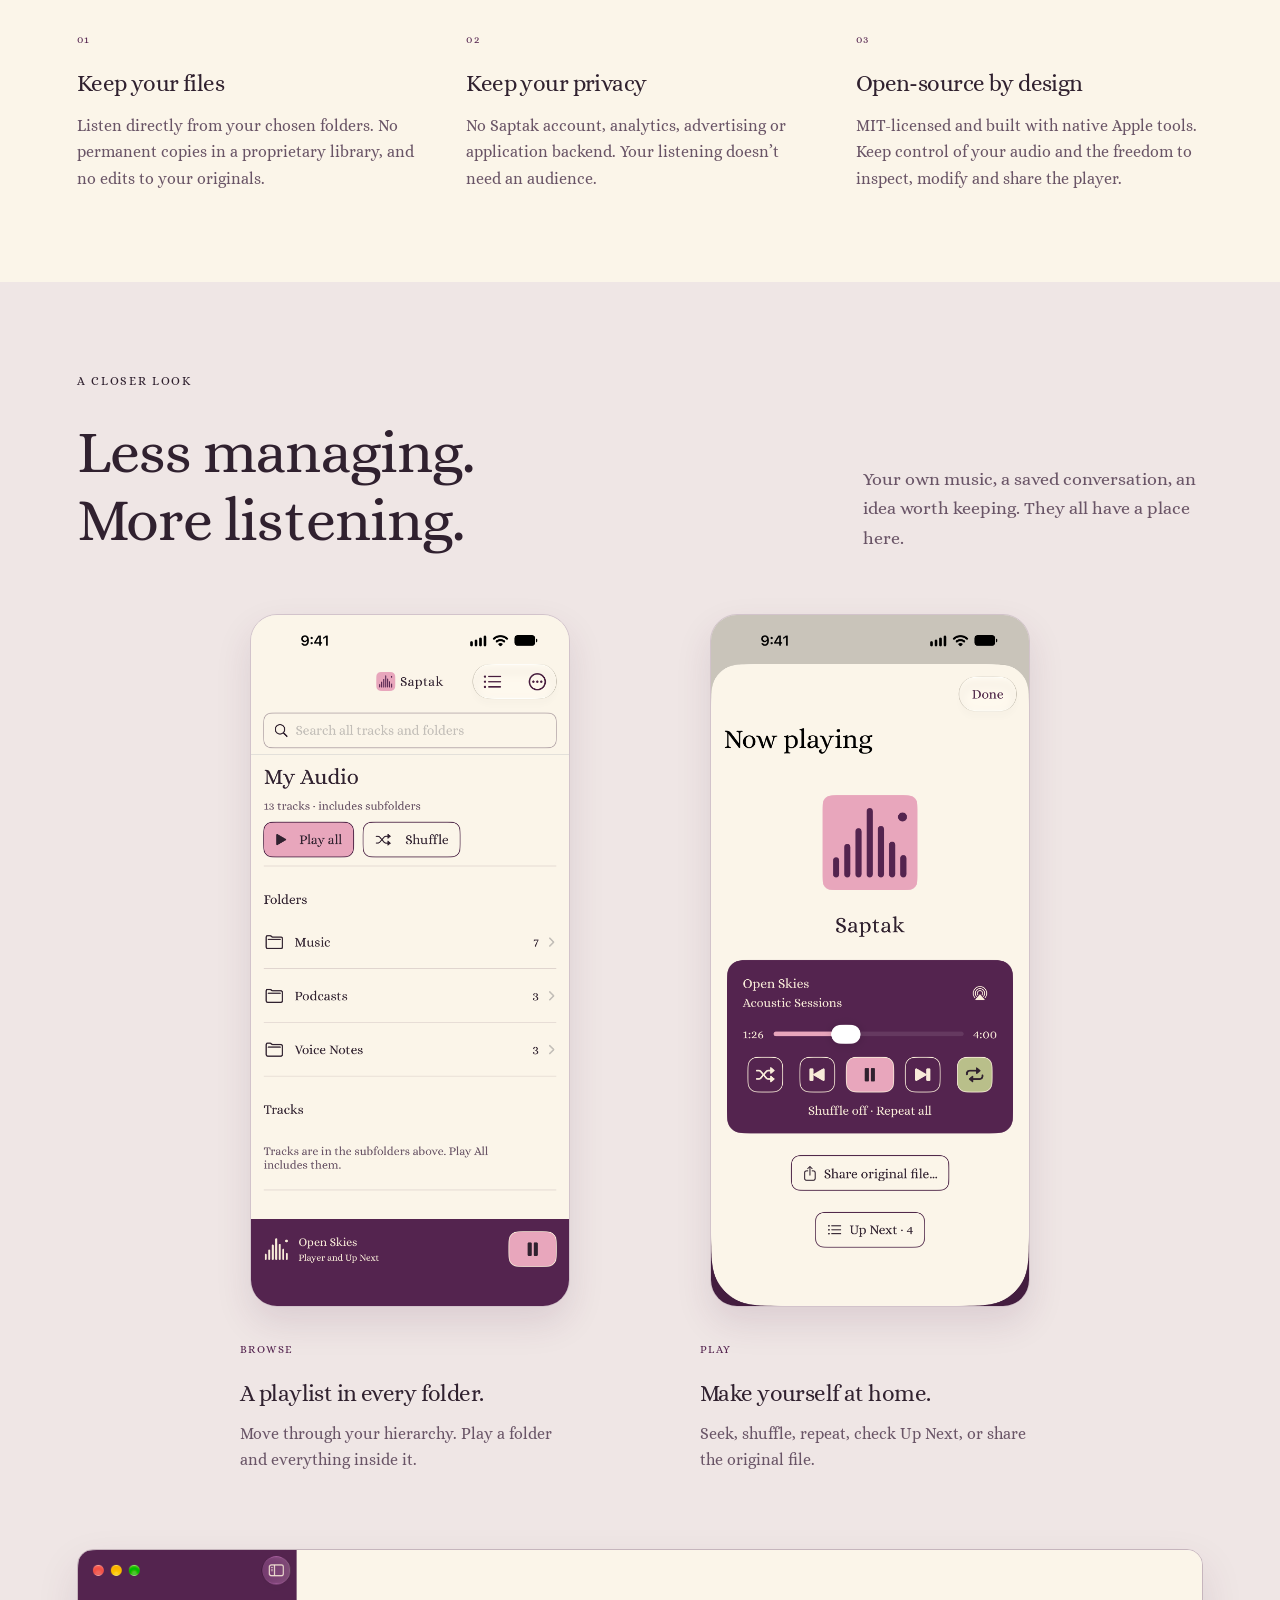
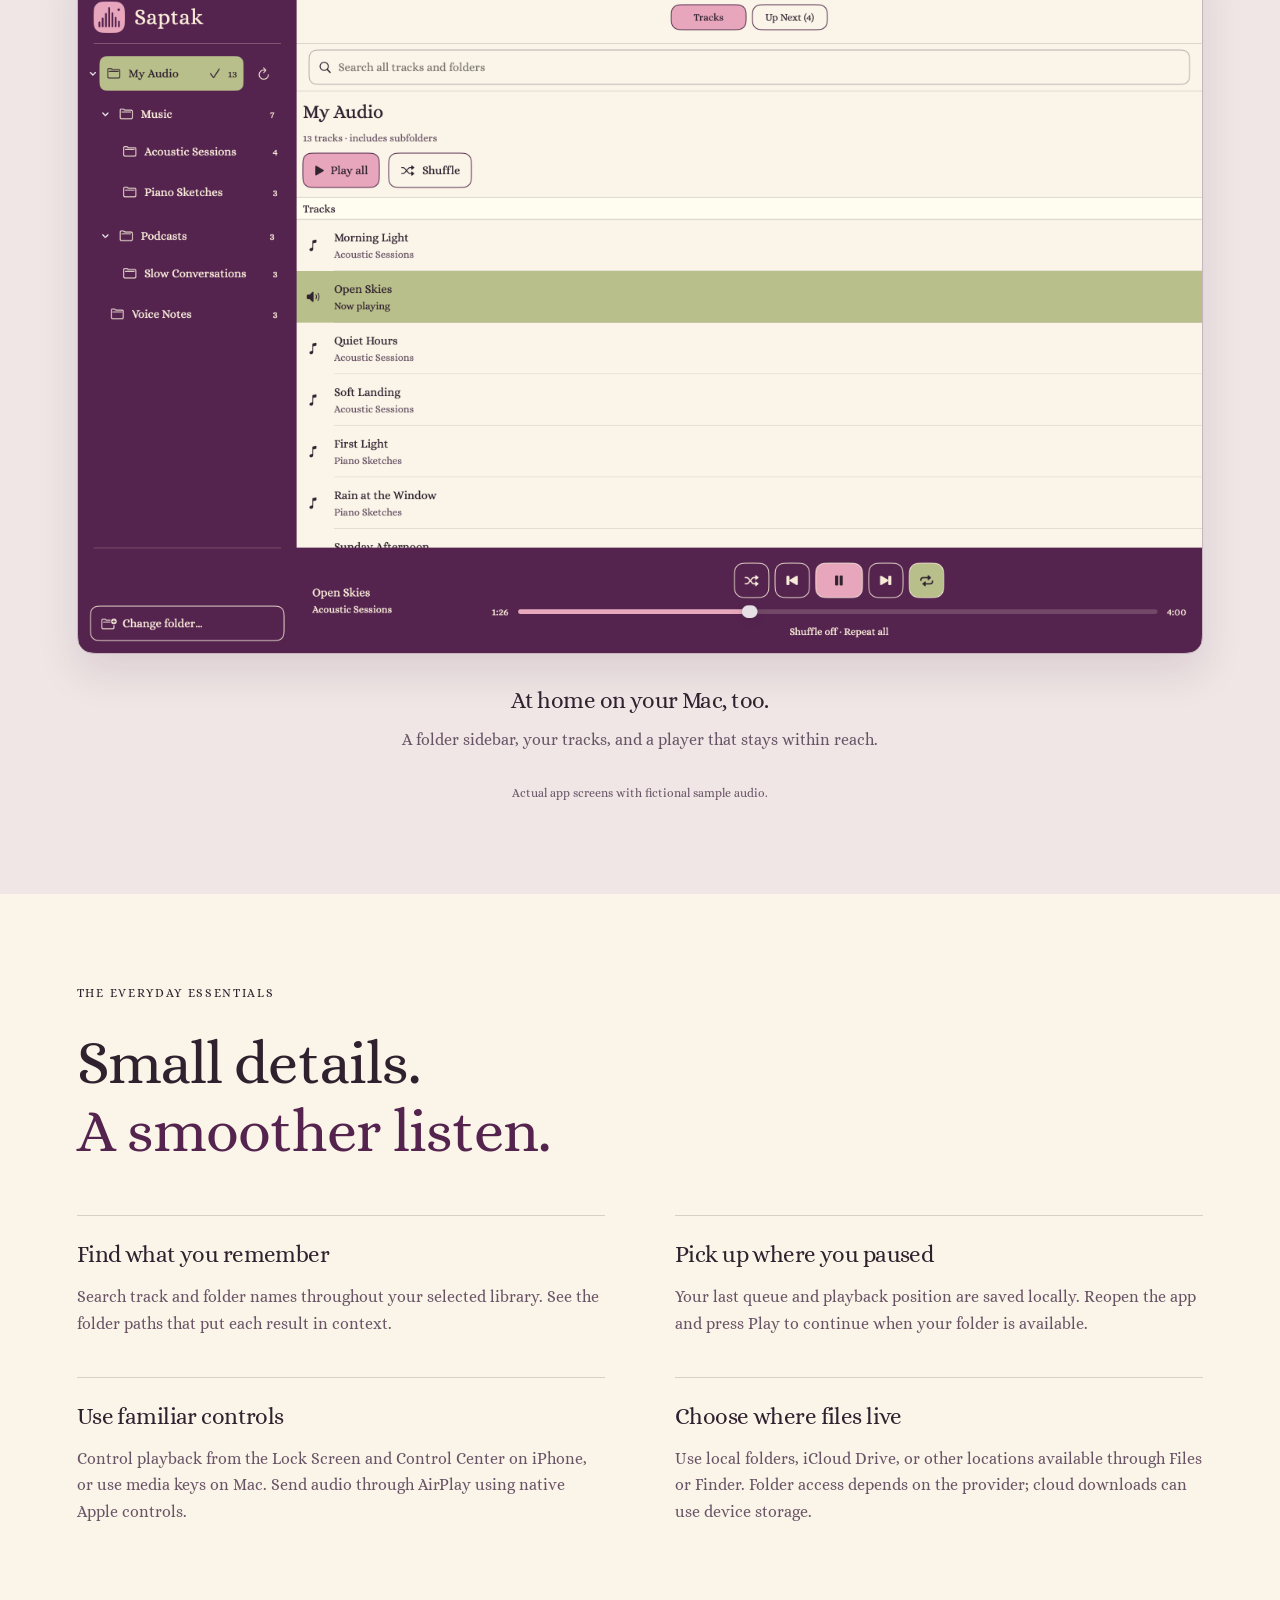
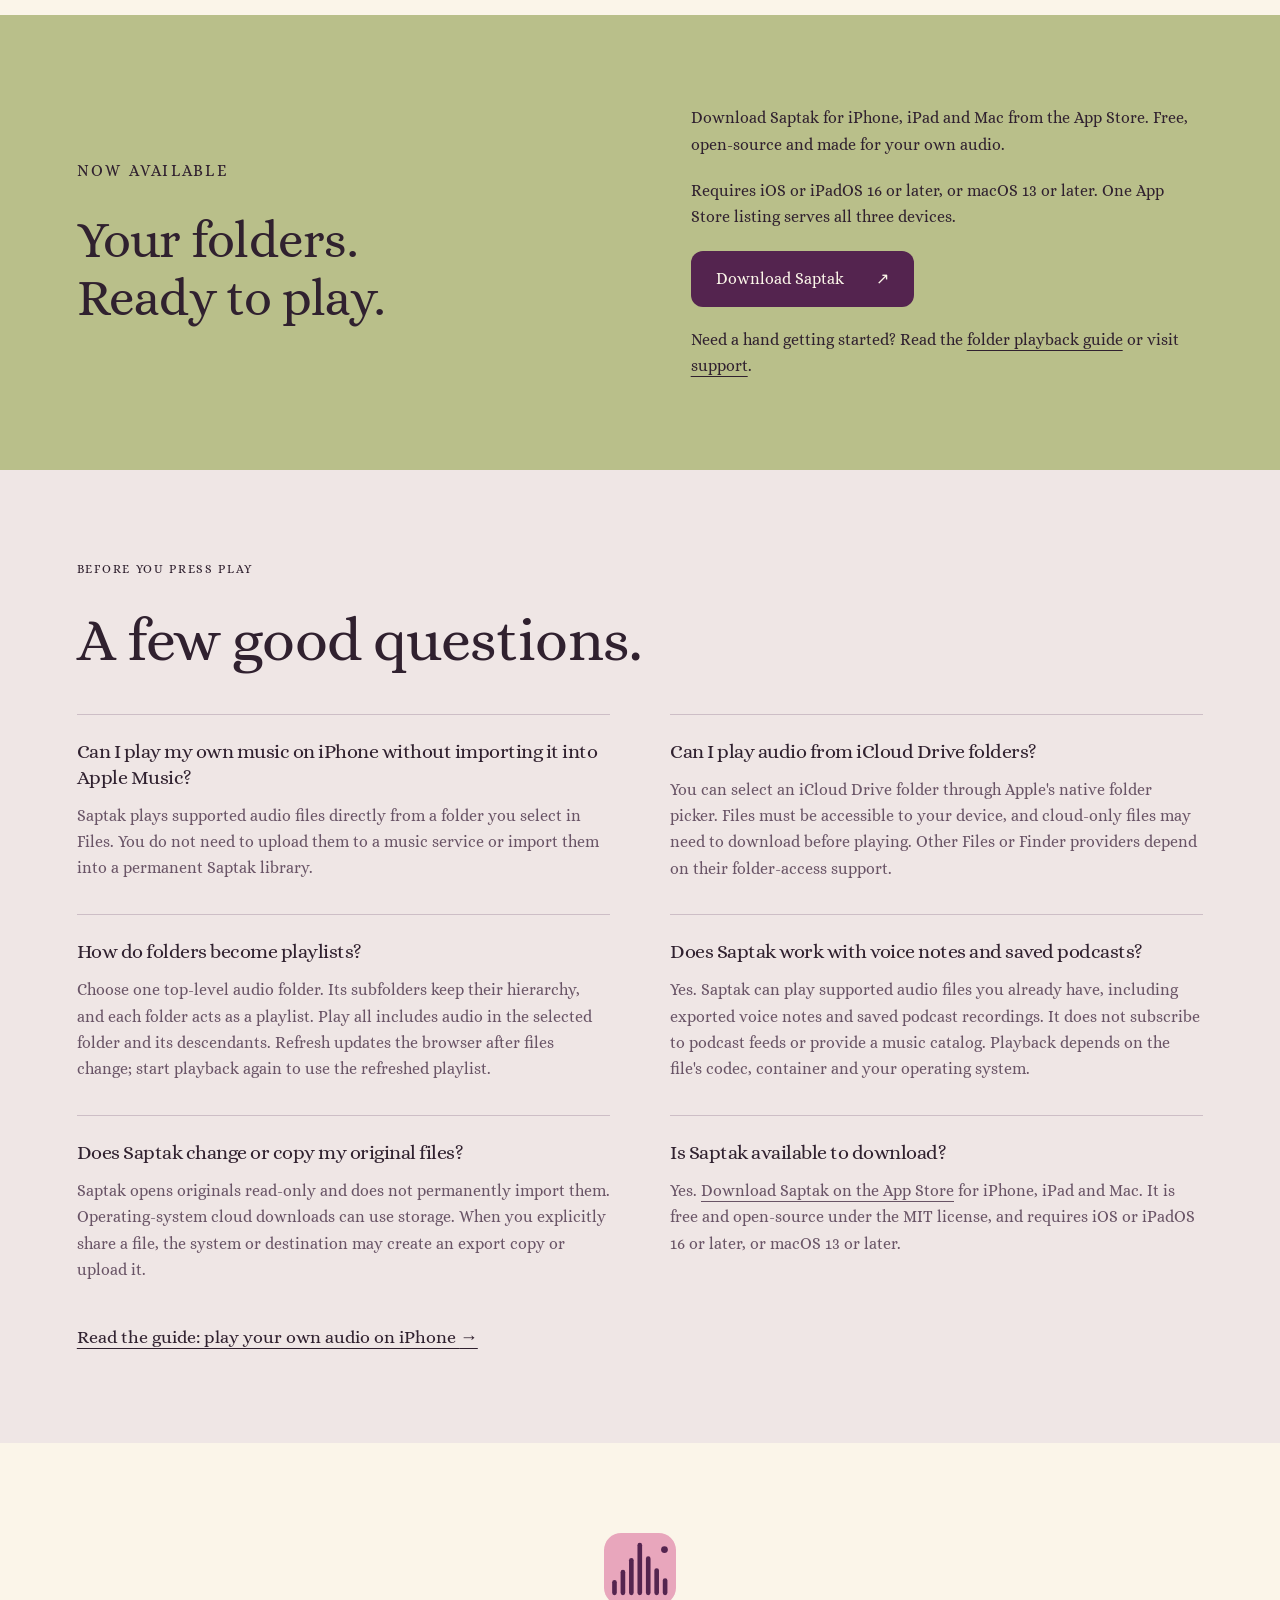
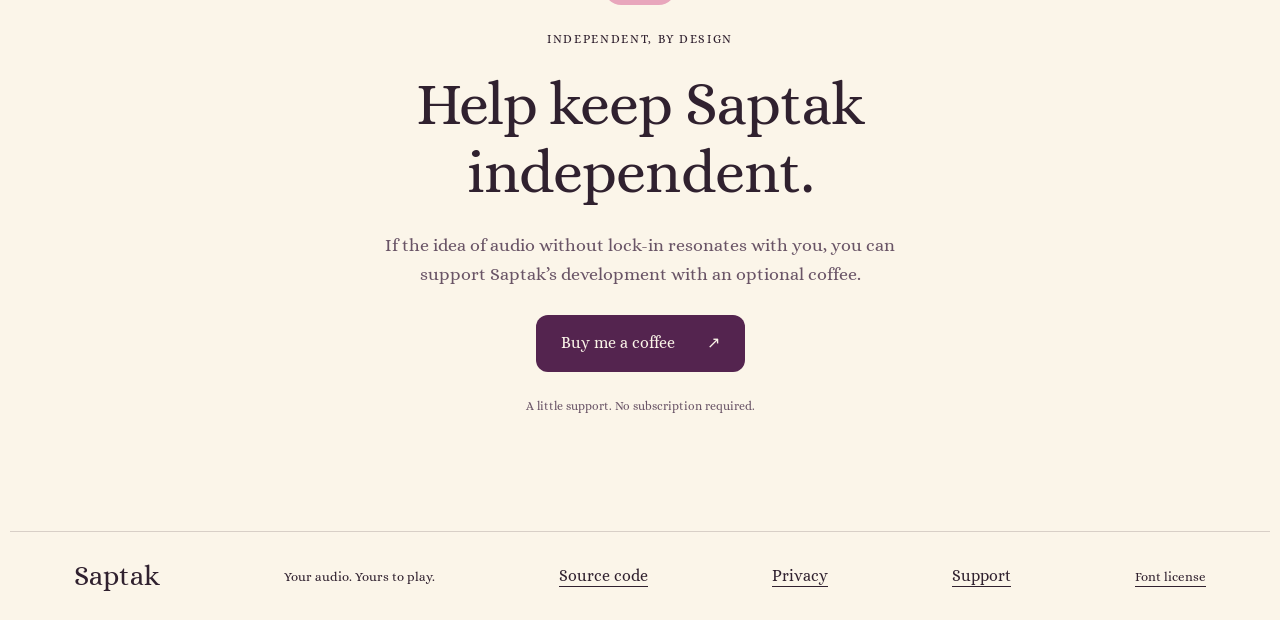
==== commit 4e06839d: "Link the released Saptak app on the product website" ====
--- a/index.html
+++ b/index.html
@@ -20,7 +20,7 @@
     "name": "Saptak",
     "description": "A privacy-first audio player for iPhone, iPad and Mac that plays user-owned audio directly from selected folders. Every folder is a playlist, including its subfolders.",
     "applicationCategory": "MultimediaApplication",
-    "operatingSystem": "iOS 16 or later; macOS 13 or later",
+    "operatingSystem": "iOS 16 or later; iPadOS 16 or later; macOS 13 or later",
     "license": "https://opensource.org/license/mit",
     "featureList": [
         "Folder-based playlists with recursive playback",
@@ -31,7 +31,16 @@
         "Original-file sharing"
     ],
     "url": "https://gogrinimish.github.io/Saptak/",
-    "codeRepository": "https://github.com/gogrinimish/Saptak"
+    "codeRepository": "https://github.com/gogrinimish/Saptak",
+    "softwareVersion": "0.1.0",
+    "downloadUrl": "https://apps.apple.com/us/app/saptak/id6826395063",
+    "installUrl": "https://apps.apple.com/us/app/saptak/id6826395063",
+    "offers": {
+        "@type": "Offer",
+        "price": "0",
+        "priceCurrency": "USD",
+        "url": "https://apps.apple.com/us/app/saptak/id6826395063"
+    }
 }
     </script>
 <link rel="canonical" href="https://gogrinimish.github.io/Saptak/">
@@ -48,7 +57,7 @@
                 <p class="eyebrow"><span class="status-dot" aria-hidden="true"></span>Made for iPhone, iPad &amp; Mac</p>
                 <h1 id="hero-title">Your audio.<br><em>Yours to play.</em></h1>
                 <p class="lead">Music, podcasts, voice notes. The things you collect, create and come back to. Play them straight from your folders, without handing them over to another library.</p>
-                <div class="actions"><a class="button rose" href="#screenshots">Meet Saptak <span aria-hidden="true">↗</span></a><a class="text-link" href="#availability">About the beta <span aria-hidden="true">→</span></a></div>
+                <div class="actions"><a class="button rose" href="https://apps.apple.com/us/app/saptak/id6826395063">Download on the App Store <span aria-hidden="true">↗</span></a><a class="text-link" href="#screenshots">See the app <span aria-hidden="true">→</span></a></div>
                 <p class="hero-note">No account. No subscription. No permanent imports.</p>
                 <p class="hero-note">Open-source. MIT-licensed.</p>
             </div>
@@ -65,20 +74,20 @@
             <div class="section-heading"><div><p class="eyebrow">A closer look</p><h2 id="screens-title">Less managing.<br><em>More listening.</em></h2></div><p>Your own music, a saved conversation, an idea worth keeping. They all have a place here.</p></div>
             <div class="phone-grid"><figure><a href="assets/iphone-library.png" aria-label="View the full iPhone folder browser screenshot"><img loading="lazy" src="assets/iphone-library.png" width="1206" height="2622" alt="Saptak folder browser with Music, Podcasts and Voice Notes, plus Play all and Shuffle"></a><figcaption><span class="step">BROWSE</span><h3>A playlist in every folder.</h3><p>Move through your hierarchy. Play a folder and everything inside it.</p></figcaption></figure><figure><a href="assets/iphone-player.png" aria-label="View the full iPhone player screenshot"><img loading="lazy" src="assets/iphone-player.png" width="1206" height="2622" alt="Now playing in Saptak, with playback progress, repeat all, AirPlay and original-file sharing"></a><figcaption><span class="step">PLAY</span><h3>Make yourself at home.</h3><p>Seek, shuffle, repeat, check Up Next, or share the original file.</p></figcaption></figure></div>
             <figure class="mac-shot"><a href="assets/mac-library.png" aria-label="View the full Mac screenshot"><img loading="lazy" src="assets/mac-library.png" width="2880" height="1800" alt="Saptak on Mac with nested music and podcast folders, track search, Up Next and playback controls"></a><figcaption><h3>At home on your Mac, too.</h3><p>A folder sidebar, your tracks, and a player that stays within reach.</p></figcaption></figure>
-            <p class="caption-note">Actual app screens with fictional sample audio. Interface may change during development.</p>
+            <p class="caption-note">Actual app screens with fictional sample audio.</p>
         </section>
         <section class="details section-pad" aria-labelledby="details-title"><p class="eyebrow">The everyday essentials</p><h2 id="details-title">Small details.<br><em>A smoother listen.</em></h2><div class="feature-grid"><article><h3>Find what you remember</h3><p>Search track and folder names throughout your selected library. See the folder paths that put each result in context.</p></article><article><h3>Pick up where you paused</h3><p>Your last queue and playback position are saved locally. Reopen the app and press Play to continue when your folder is available.</p></article><article><h3>Use familiar controls</h3><p>Control playback from the Lock Screen and Control Center on iPhone, or use media keys on Mac. Send audio through AirPlay using native Apple controls.</p></article><article><h3>Choose where files live</h3><p>Use local folders, iCloud Drive, or other locations available through Files or Finder. Folder access depends on the provider; cloud downloads can use device storage.</p></article></div></section>
-        <section class="availability section-pad" id="availability" aria-labelledby="availability-title"><div><p class="eyebrow">Still taking shape</p><h2 id="availability-title">Built with care.<br><em>Tested by listening.</em></h2></div><div><p>Saptak is in development, with beta testing through Apple TestFlight. A public download isn’t available yet.</p><p>Designed for iOS 16 or later and macOS 13 or later. Saptak is open-source under the MIT license.</p><p>Already testing? Send feedback through TestFlight. Please keep private audio and personal file details out of screenshots you share.</p></div></section>
+        <section class="availability section-pad" id="availability" aria-labelledby="availability-title"><div><p class="eyebrow">Now available</p><h2 id="availability-title">Your folders.<br><em>Ready to play.</em></h2></div><div><p>Download Saptak for iPhone, iPad and Mac from the App Store. Free, open-source and made for your own audio.</p><p>Requires iOS or iPadOS 16 or later, or macOS 13 or later. One App Store listing serves all three devices.</p><p><a class="button plum" href="https://apps.apple.com/us/app/saptak/id6826395063">Download Saptak <span aria-hidden="true">↗</span></a></p><p>Need a hand getting started? Read the <a href="guides/play-your-own-audio-on-iphone.html">folder playback guide</a> or visit <a href="support.html">support</a>.</p></div></section>
         <section class="questions section-pad" id="questions" aria-labelledby="questions-title">
             <p class="eyebrow">Before you press Play</p>
             <h2 id="questions-title">A few good questions.</h2>
             <div class="answer-list">
-                <article><h3>Can I play my own music on iPhone without importing it into Apple Music?</h3><p>Saptak plays supported audio files directly from a folder you select in Files. You do not need to upload them to a music service or import them into a permanent Saptak library. The app is currently in beta; a public download is not available yet.</p></article>
+                <article><h3>Can I play my own music on iPhone without importing it into Apple Music?</h3><p>Saptak plays supported audio files directly from a folder you select in Files. You do not need to upload them to a music service or import them into a permanent Saptak library.</p></article>
                 <article><h3>Can I play audio from iCloud Drive folders?</h3><p>You can select an iCloud Drive folder through Apple's native folder picker. Files must be accessible to your device, and cloud-only files may need to download before playing. Other Files or Finder providers depend on their folder-access support.</p></article>
                 <article><h3>How do folders become playlists?</h3><p>Choose one top-level audio folder. Its subfolders keep their hierarchy, and each folder acts as a playlist. Play all includes audio in the selected folder and its descendants. Refresh updates the browser after files change; start playback again to use the refreshed playlist.</p></article>
                 <article><h3>Does Saptak work with voice notes and saved podcasts?</h3><p>Yes. Saptak can play supported audio files you already have, including exported voice notes and saved podcast recordings. It does not subscribe to podcast feeds or provide a music catalog. Playback depends on the file's codec, container and your operating system.</p></article>
                 <article><h3>Does Saptak change or copy my original files?</h3><p>Saptak opens originals read-only and does not permanently import them. Operating-system cloud downloads can use storage. When you explicitly share a file, the system or destination may create an export copy or upload it.</p></article>
-                <article><h3>Is Saptak available to download?</h3><p>Saptak is in development with testing through TestFlight. There is no public App Store or beta signup link yet. It is designed for iOS 16 or later and macOS 13 or later; Saptak is open-source under the MIT license.</p></article>
+                <article><h3>Is Saptak available to download?</h3><p>Yes. <a href="https://apps.apple.com/us/app/saptak/id6826395063">Download Saptak on the App Store</a> for iPhone, iPad and Mac. It is free and open-source under the MIT license, and requires iOS or iPadOS 16 or later, or macOS 13 or later.</p></article>
             </div>
             <p class="guide-link"><a href="guides/play-your-own-audio-on-iphone.html">Read the guide: play your own audio on iPhone <span aria-hidden="true">→</span></a></p>
         </section>
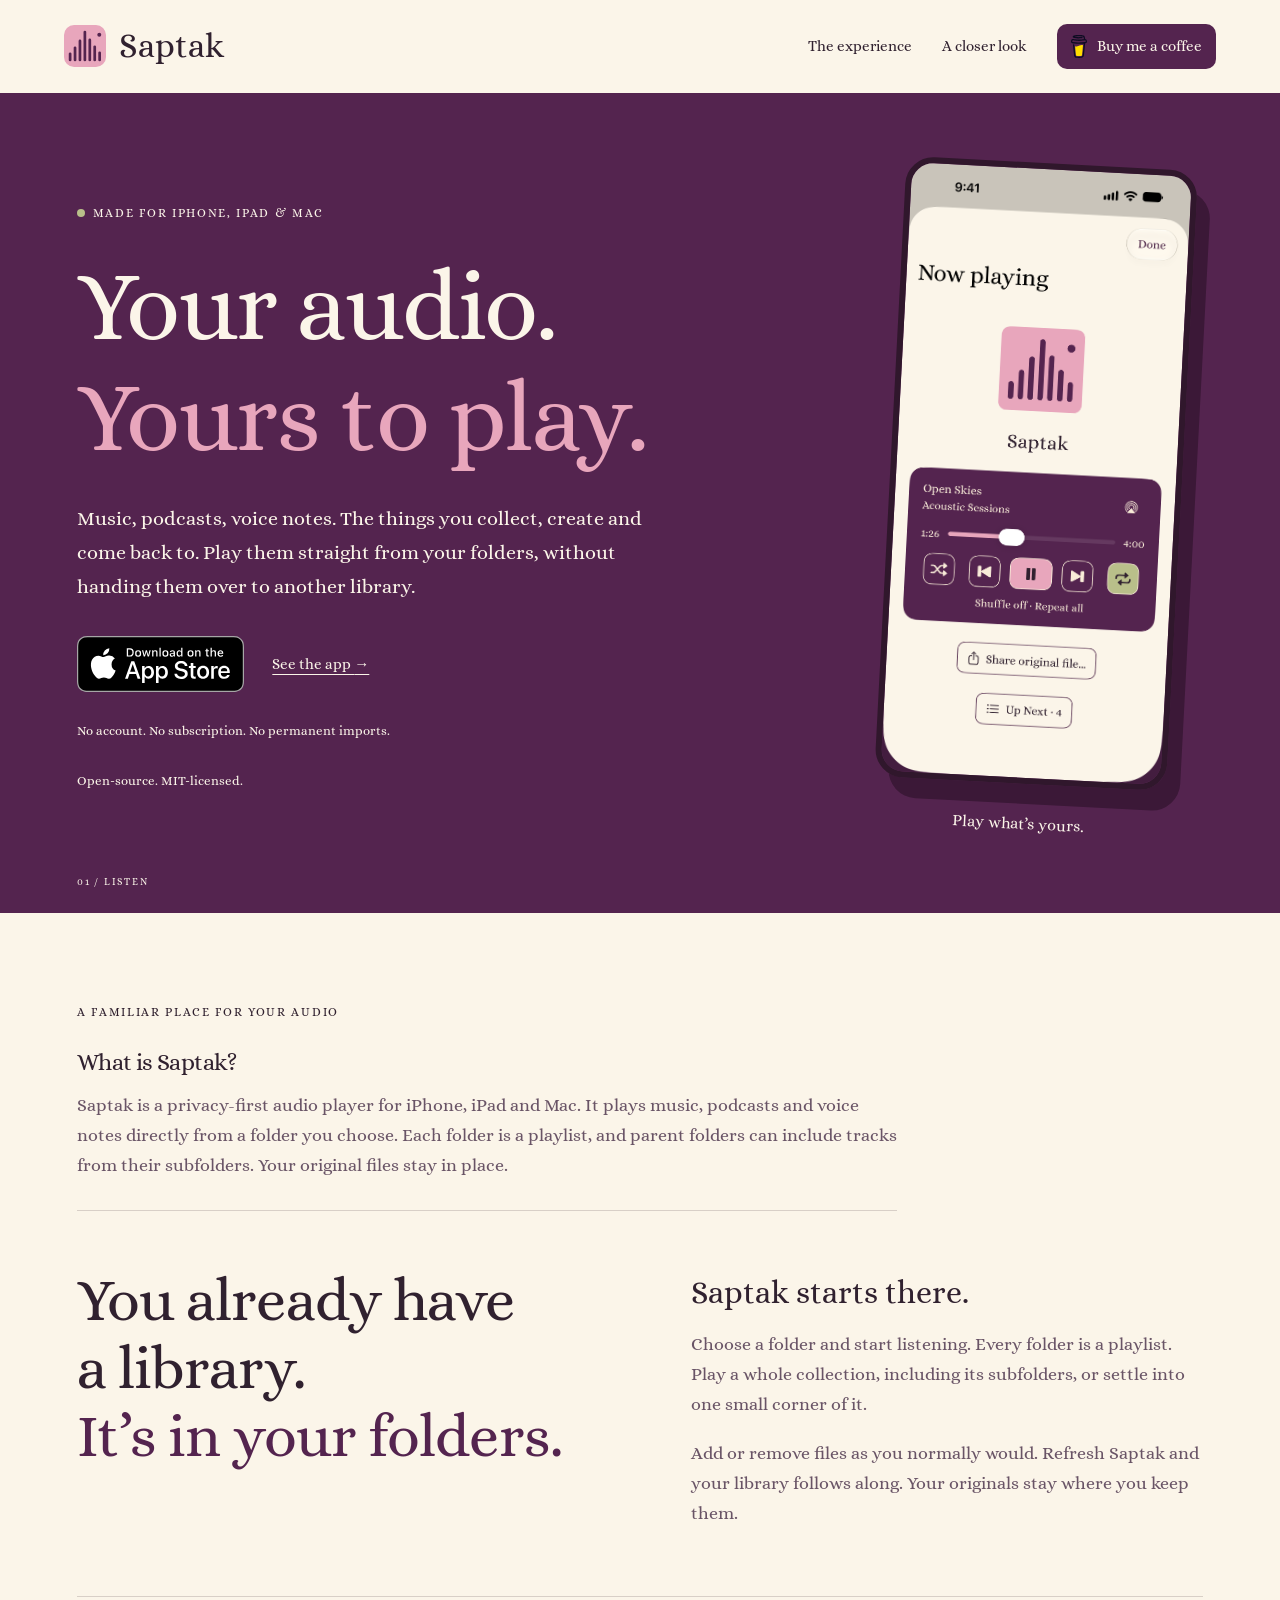
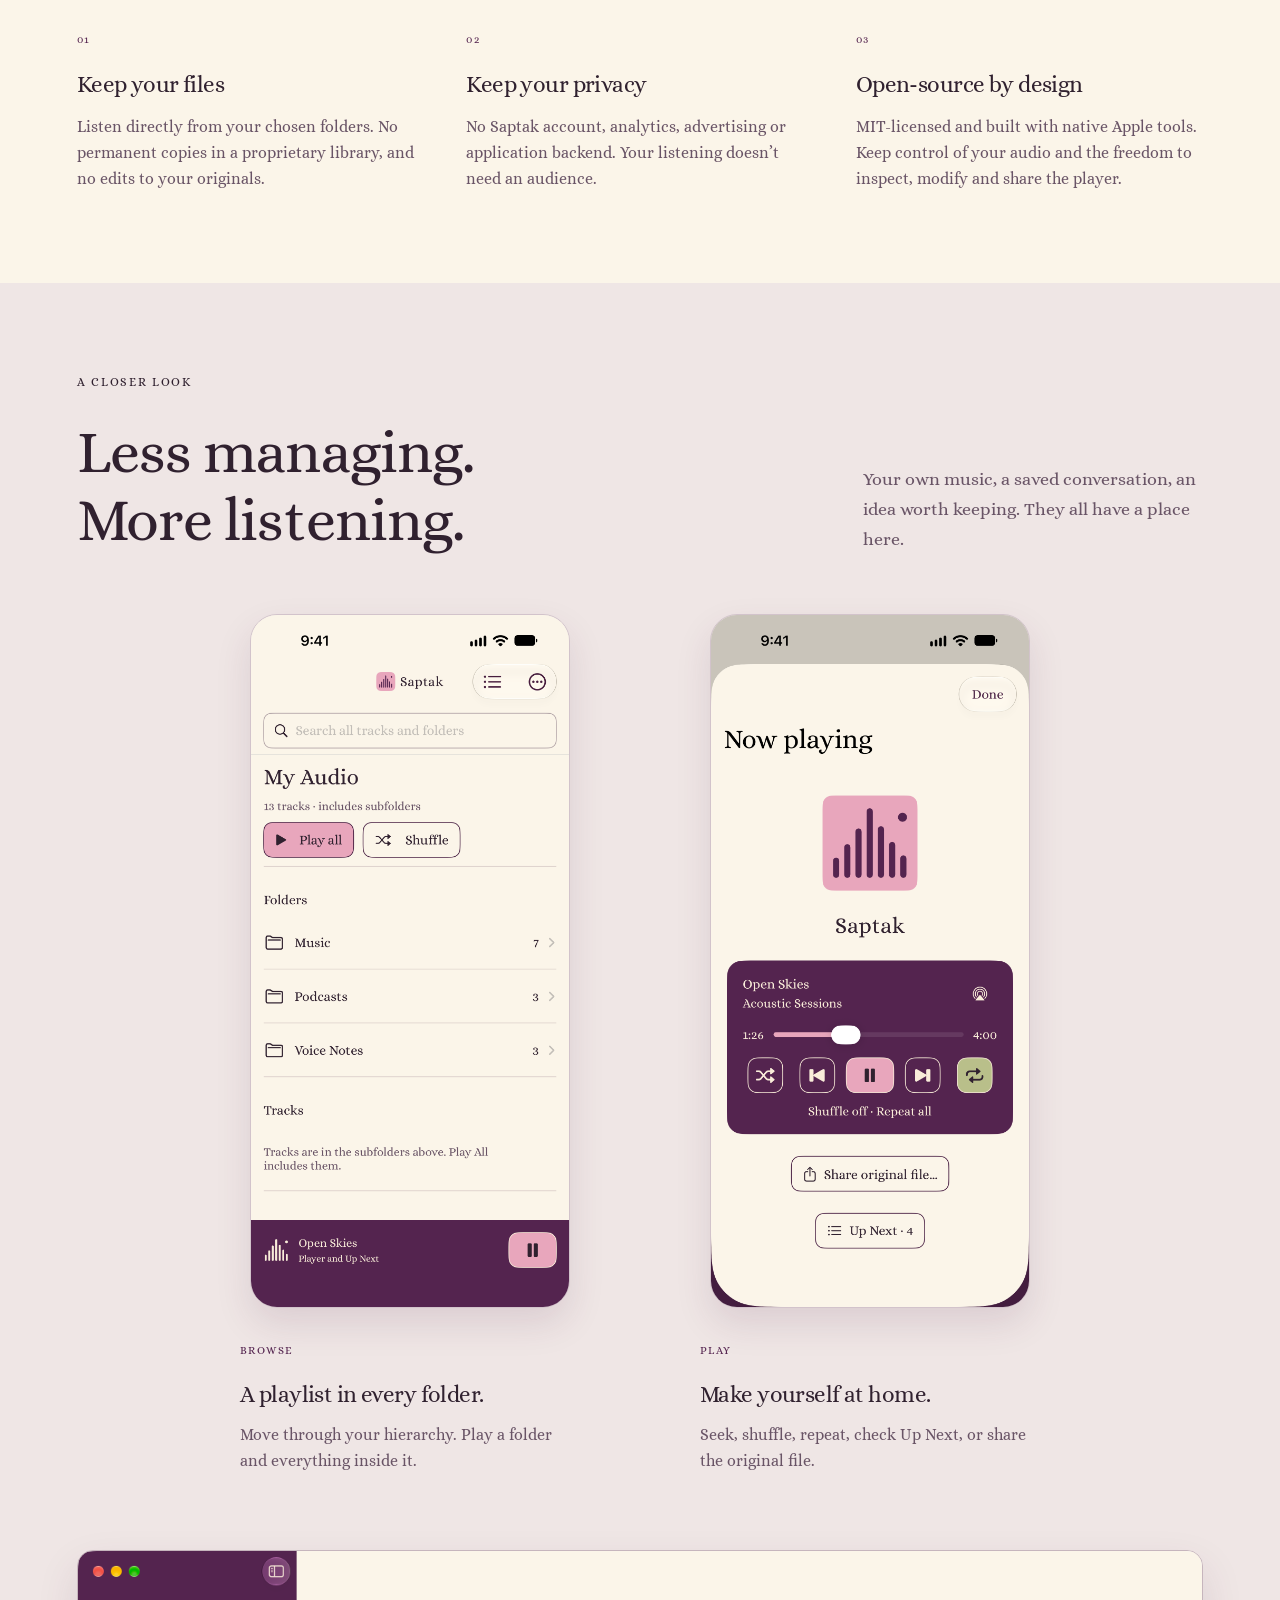
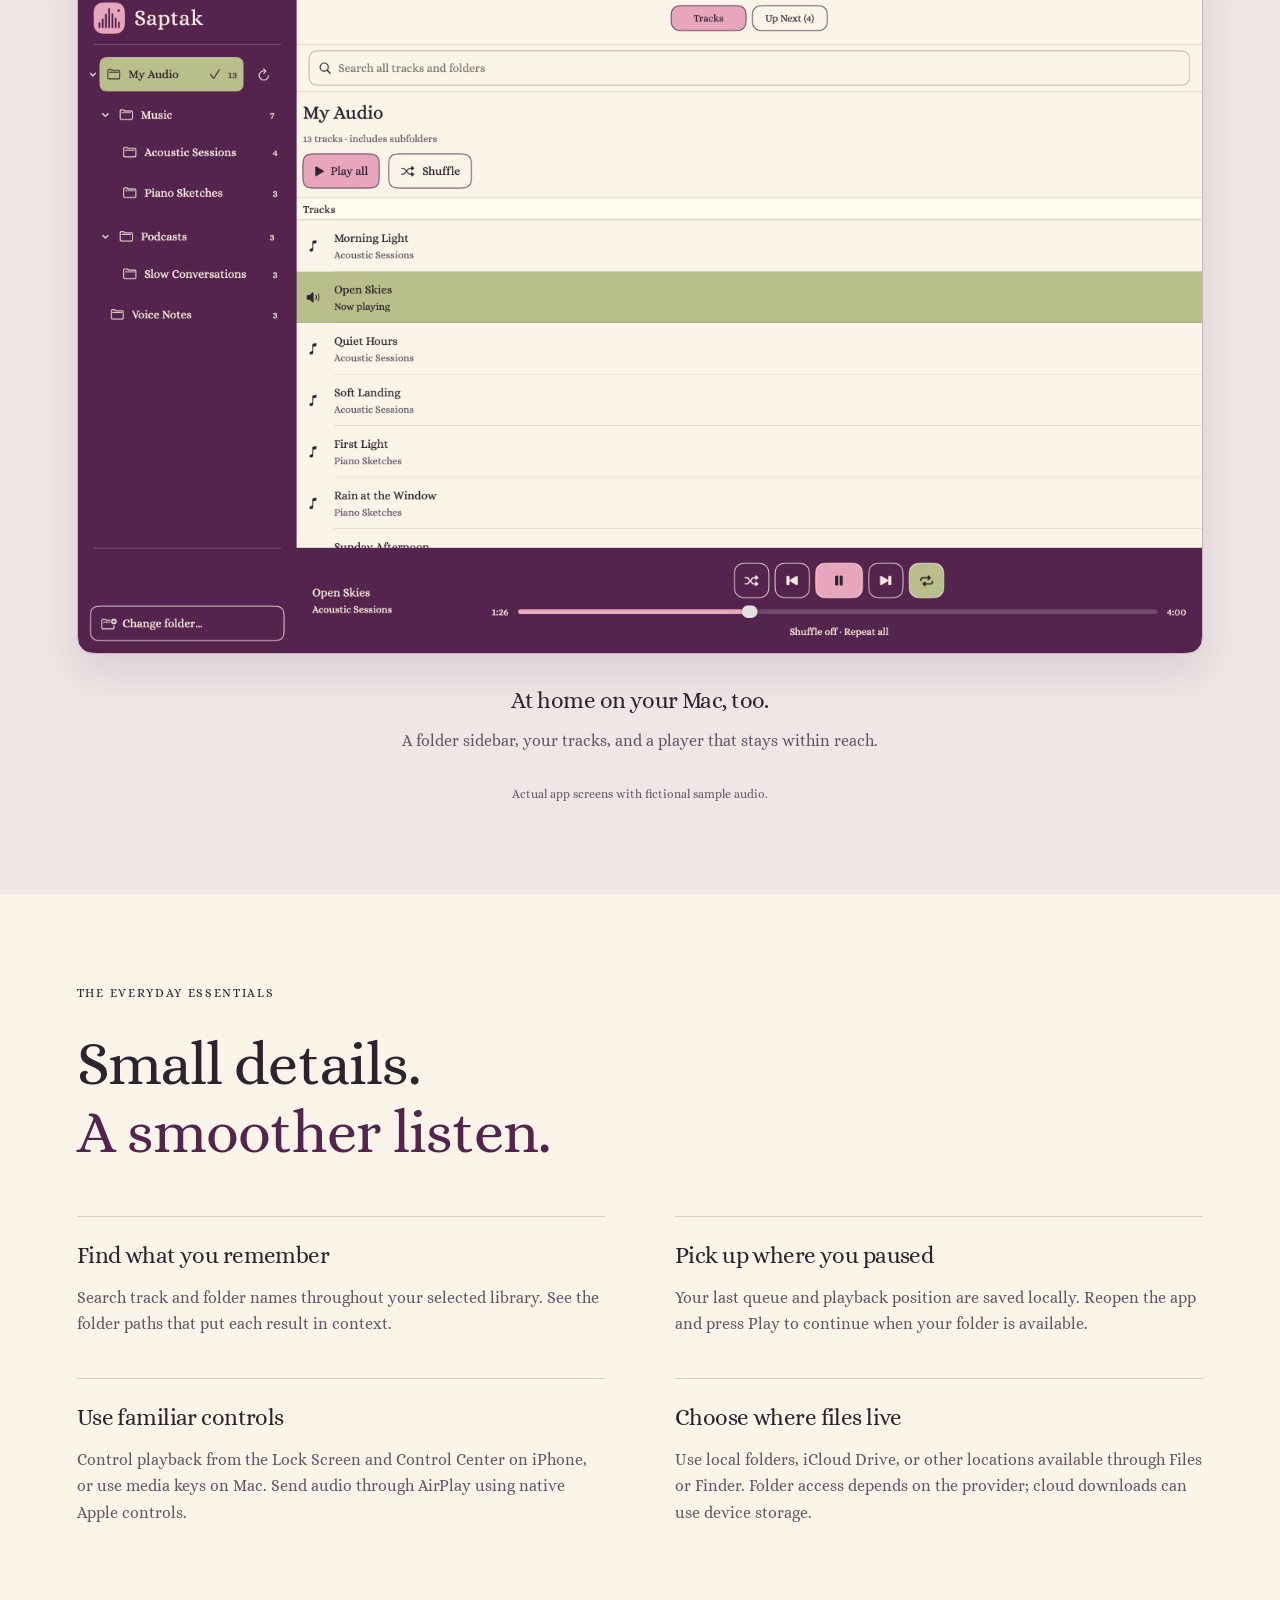
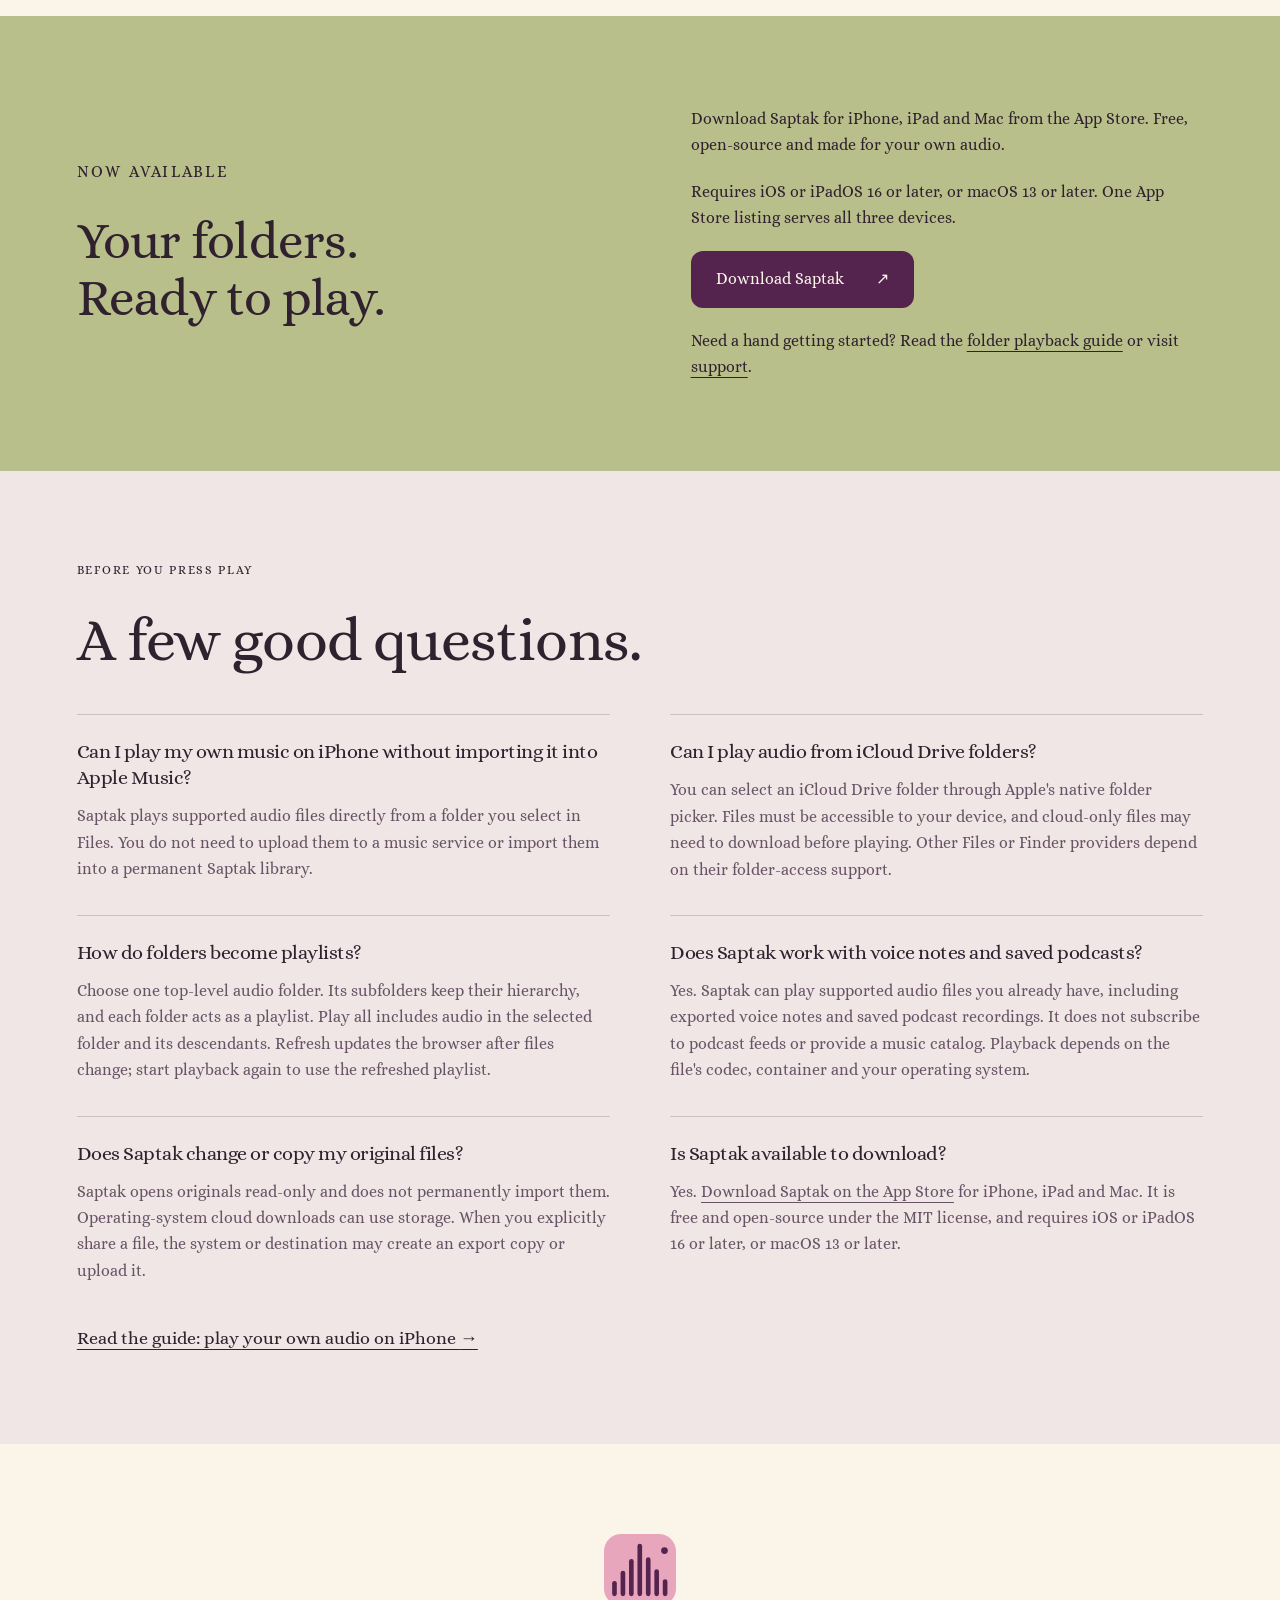
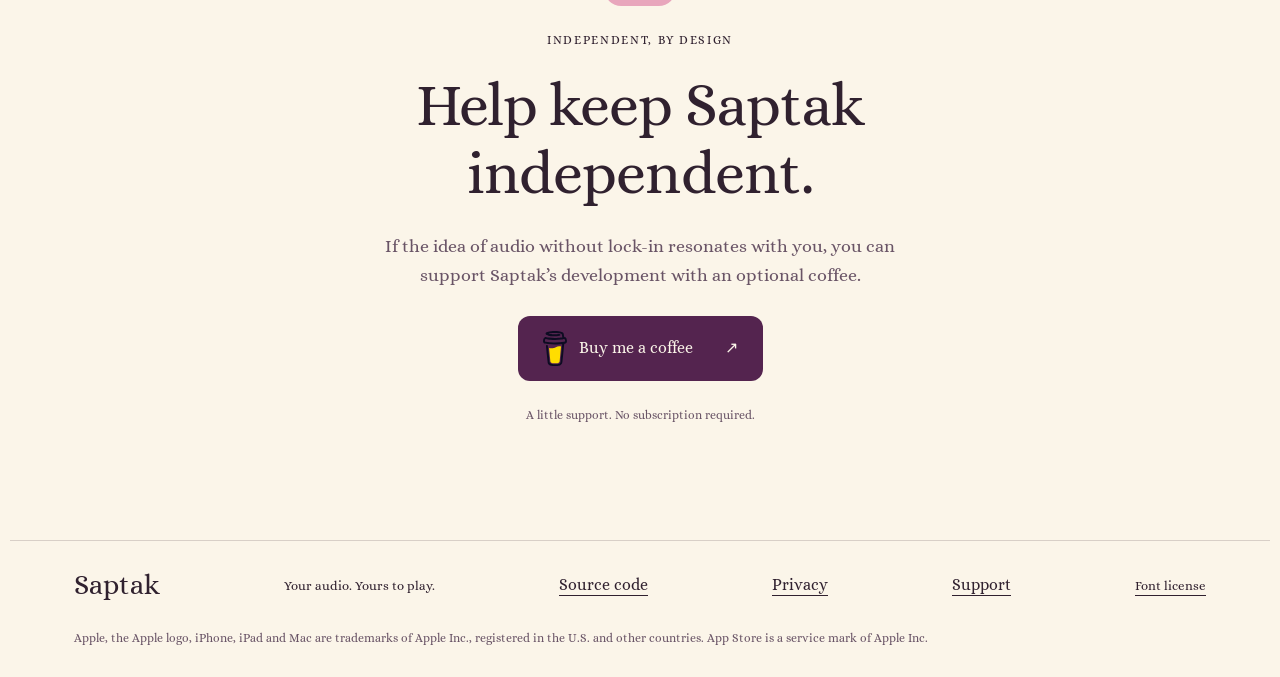
==== commit f440746c: "Publish brand previews, donation navigation and Google verification" ====
--- a/index.html
+++ b/index.html
@@ -9,7 +9,7 @@
     <meta property="og:description" content="Your audio. Yours to play. An open-source player for music, podcasts and voice notes on iPhone, iPad and Mac.">
     <meta property="og:type" content="website">
     <meta property="og:url" content="https://gogrinimish.github.io/Saptak/">
-    <meta property="og:image" content="https://gogrinimish.github.io/Saptak/assets/mac-library.png">
+    <meta property="og:image" content="https://gogrinimish.github.io/Saptak/assets/saptak-share.png">
     <link rel="icon" href="assets/icon.svg" type="image/svg+xml">
     <link rel="stylesheet" href="styles.css">
     <title>Saptak — Play Your Own Audio on iPhone, iPad &amp; Mac</title>
@@ -40,16 +40,31 @@
         "price": "0",
         "priceCurrency": "USD",
         "url": "https://apps.apple.com/us/app/saptak/id6826395063"
-    }
+    },
+    "@id": "https://gogrinimish.github.io/Saptak/#saptak",
+    "sameAs": [
+        "https://apps.apple.com/us/app/saptak/id6826395063",
+        "https://github.com/gogrinimish/Saptak"
+    ],
+    "image": "https://gogrinimish.github.io/Saptak/assets/saptak-share.png"
 }
     </script>
 <link rel="canonical" href="https://gogrinimish.github.io/Saptak/">
+
+    <meta property="og:site_name" content="Saptak">
+    <meta property="og:image:width" content="1200">
+    <meta property="og:image:height" content="630">
+    <meta property="og:image:type" content="image/png">
+    <meta property="og:image:alt" content="Saptak. Your audio. Yours to play. An open-source audio player.">
+    <meta name="twitter:card" content="summary_large_image">
+    <meta name="twitter:image" content="https://gogrinimish.github.io/Saptak/assets/saptak-share.png">
+    <meta name="twitter:image:alt" content="Saptak. Your audio. Yours to play. An open-source audio player.">
 </head>
 <body>
     <a class="skip" href="#main">Skip to content</a>
     <header class="site-header">
         <a class="brand" href="./" aria-label="Saptak home"><img src="assets/icon.svg" width="42" height="42" alt=""><span>Saptak</span></a>
-        <nav aria-label="Main navigation"><a href="#experience">The experience</a><a href="#screenshots">A closer look</a><a href="#support">Support</a></nav>
+        <nav aria-label="Main navigation"><a href="#experience">The experience</a><a href="#screenshots">A closer look</a><a class="header-coffee" href="https://www.buymeacoffee.com/HWRxT65O5I" aria-label="Support Saptak on Buy Me a Coffee"><img src="assets/buy-me-a-coffee.svg" width="16" height="23" alt="" aria-hidden="true"><span class="donation-label">Buy me a coffee</span><span class="donation-short-label" aria-hidden="true">Donate</span></a></nav>
     </header>
     <main id="main">
         <section class="hero" aria-labelledby="hero-title">
@@ -57,7 +72,7 @@
                 <p class="eyebrow"><span class="status-dot" aria-hidden="true"></span>Made for iPhone, iPad &amp; Mac</p>
                 <h1 id="hero-title">Your audio.<br><em>Yours to play.</em></h1>
                 <p class="lead">Music, podcasts, voice notes. The things you collect, create and come back to. Play them straight from your folders, without handing them over to another library.</p>
-                <div class="actions"><a class="button rose" href="https://apps.apple.com/us/app/saptak/id6826395063">Download on the App Store <span aria-hidden="true">↗</span></a><a class="text-link" href="#screenshots">See the app <span aria-hidden="true">→</span></a></div>
+                <div class="actions"><a class="app-store-badge" href="https://apps.apple.com/us/app/saptak/id6826395063"><img src="assets/app-store-badge.svg" width="168" height="56" alt="Download Saptak on the App Store for iPhone, iPad and Mac"></a><a class="text-link" href="#screenshots">See the app <span aria-hidden="true">→</span></a></div>
                 <p class="hero-note">No account. No subscription. No permanent imports.</p>
                 <p class="hero-note">Open-source. MIT-licensed.</p>
             </div>
@@ -91,8 +106,8 @@
             </div>
             <p class="guide-link"><a href="guides/play-your-own-audio-on-iphone.html">Read the guide: play your own audio on iPhone <span aria-hidden="true">→</span></a></p>
         </section>
-        <section class="support section-pad" id="support" aria-labelledby="support-title"><img src="assets/icon.svg" width="72" height="72" alt=""><p class="eyebrow">Independent, by design</p><h2 id="support-title">Help keep Saptak<br><em>independent.</em></h2><p>If the idea of audio without lock-in resonates with you, you can support Saptak’s development with an optional coffee.</p><a class="button plum" href="https://www.buymeacoffee.com/HWRxT65O5I">Buy me a coffee <span aria-hidden="true">↗</span></a><p class="support-note">A little support. No subscription required.</p></section>
+        <section class="support section-pad" id="support" aria-labelledby="support-title"><img src="assets/icon.svg" width="72" height="72" alt=""><p class="eyebrow">Independent, by design</p><h2 id="support-title">Help keep Saptak<br><em>independent.</em></h2><p>If the idea of audio without lock-in resonates with you, you can support Saptak’s development with an optional coffee.</p><a class="button plum" href="https://www.buymeacoffee.com/HWRxT65O5I"><span class="button-label"><img class="coffee-logo" src="assets/buy-me-a-coffee.svg" width="24" height="35" alt="" aria-hidden="true">Buy me a coffee</span><span aria-hidden="true">↗</span></a><p class="support-note">A little support. No subscription required.</p></section>
     </main>
-    <footer><a class="brand" href="./"><span>Saptak</span></a><p>Your audio. Yours to play.</p><a href="https://github.com/gogrinimish/Saptak">Source code</a><a href="privacy.html">Privacy</a><a href="support.html">Support</a><a href="assets/fonts/OFL.txt">Font license</a></footer>
+    <footer><a class="brand" href="./"><span>Saptak</span></a><p>Your audio. Yours to play.</p><a href="https://github.com/gogrinimish/Saptak">Source code</a><a href="privacy.html">Privacy</a><a href="support.html">Support</a><a href="assets/fonts/OFL.txt">Font license</a></footer><p class="brand-credits">Apple, the Apple logo, iPhone, iPad and Mac are trademarks of Apple Inc., registered in the U.S. and other countries. App Store is a service mark of Apple Inc.</p>
 </body>
 </html>
--- a/styles.css
+++ b/styles.css
@@ -10,3 +10,19 @@
 
 /* The selected family has one real weight. Preserve hierarchy through size and spacing. */
 h3,strong,b{font-weight:400}
+
+/* Official linked brand artwork is locally hosted and keeps its original colors. */
+.app-store-badge{display:inline-flex;align-items:center;padding:14px;margin:-14px;line-height:0;border-radius:12px;text-decoration:none}
+.app-store-badge img{display:block;height:56px;width:auto;max-width:100%}
+.button-label{display:inline-flex;align-items:center;gap:12px}
+.coffee-logo{display:block;width:24px;height:auto;flex-shrink:0}
+.brand-credits{max-width:1260px;margin:0 auto;padding:0 5% 28px;font-size:12px;color:var(--muted);line-height:1.6}
+
+.site-header nav{align-items:center}
+.header-coffee{display:inline-flex;align-items:center;gap:10px;padding:10px 14px;min-height:44px;background:var(--plum);color:var(--cream);border-radius:10px;text-decoration:none}
+.header-coffee img{width:16px;height:auto;flex-shrink:0}
+.donation-short-label{display:none}
+@media(max-width:760px){.header-coffee{gap:8px;padding:8px 12px}.donation-label{display:none}.donation-short-label{display:inline}}
+@media(max-width:400px){.site-header nav>a:nth-child(2):not(.header-coffee){display:none}}
+
+.policy code{overflow-wrap:anywhere}
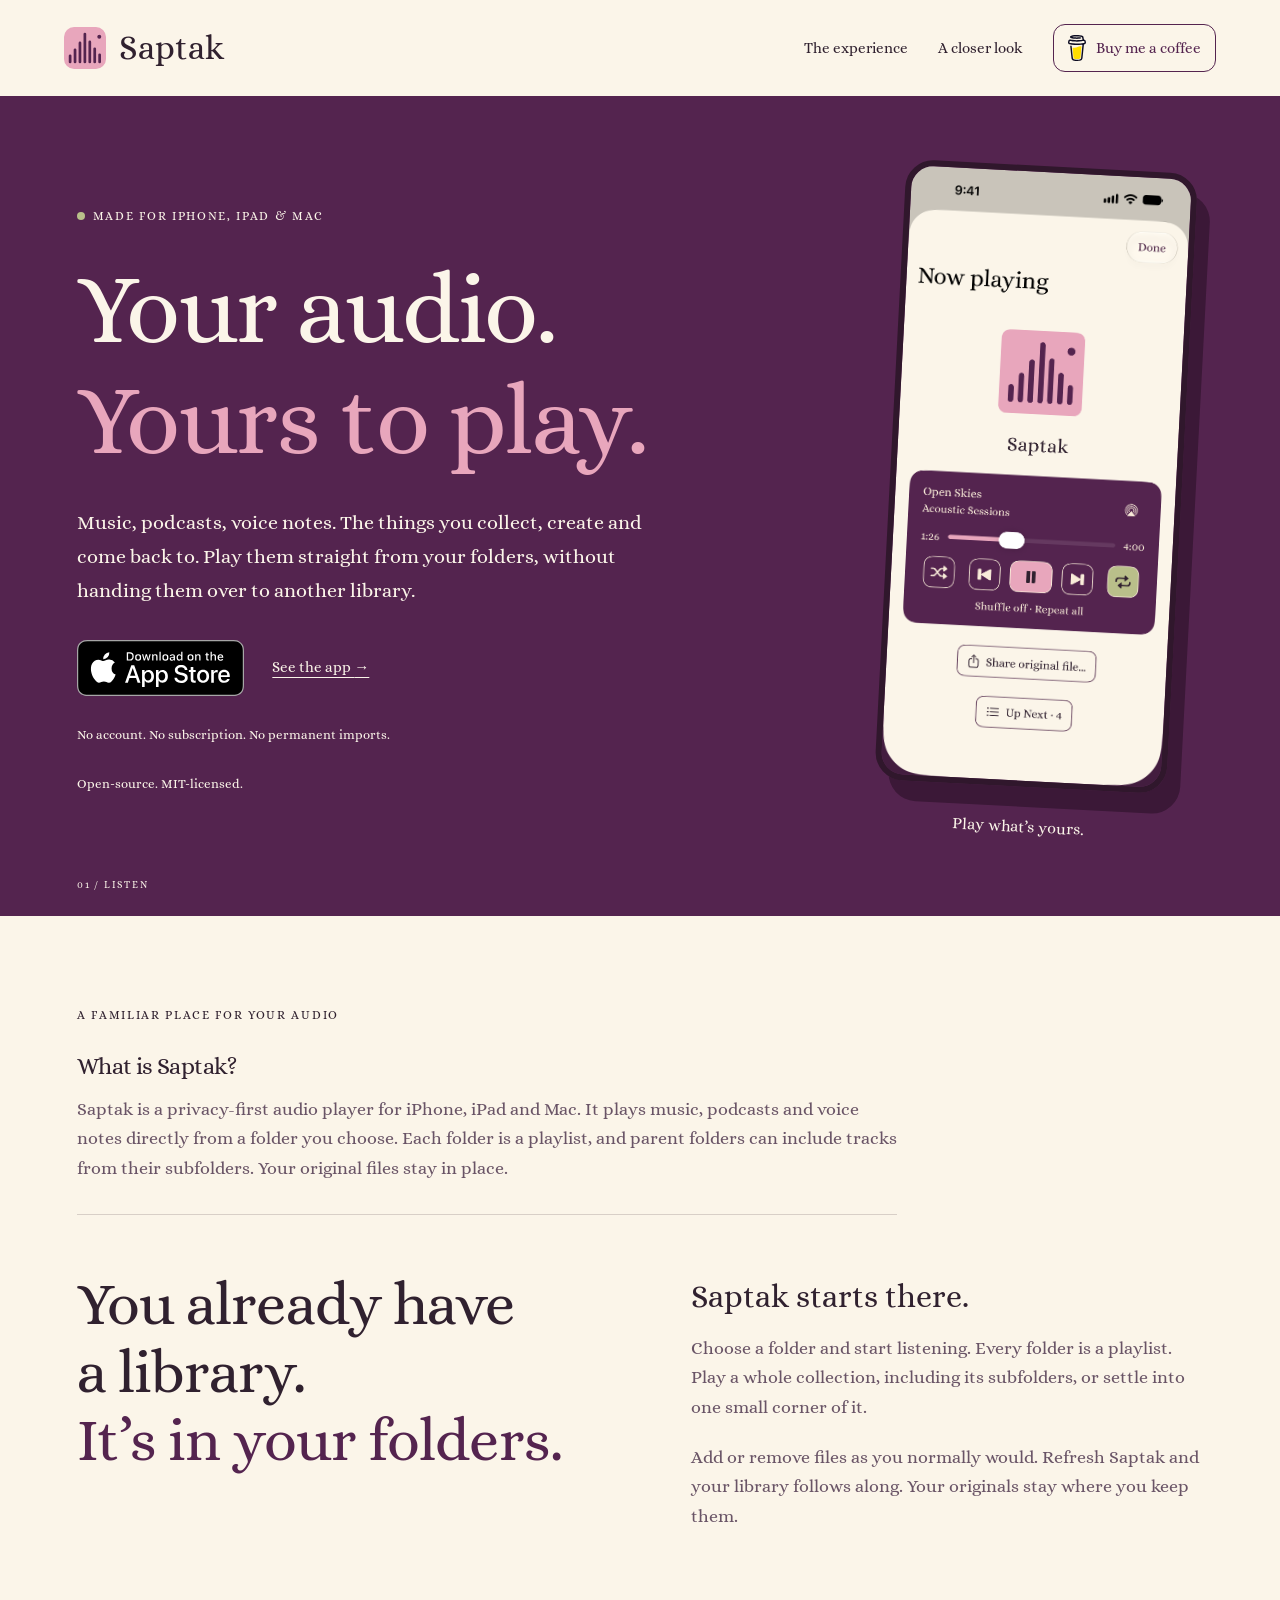
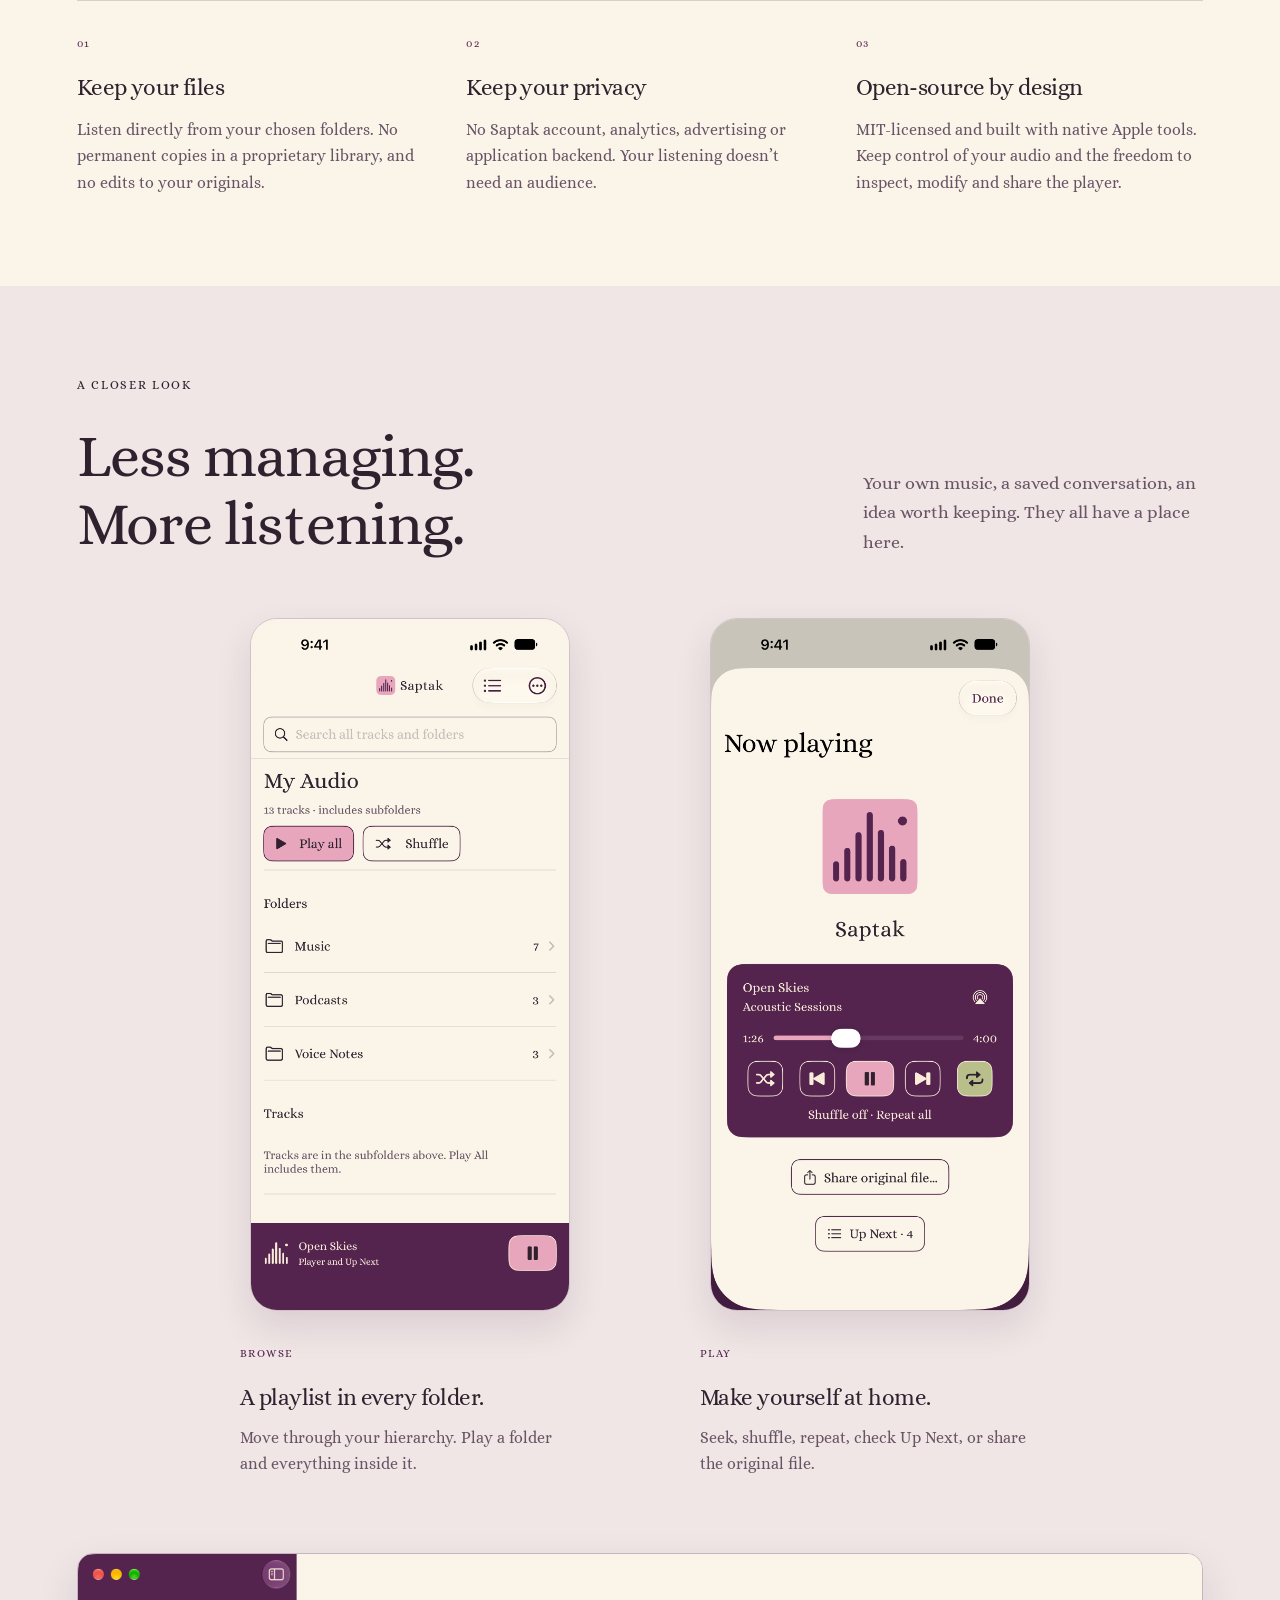
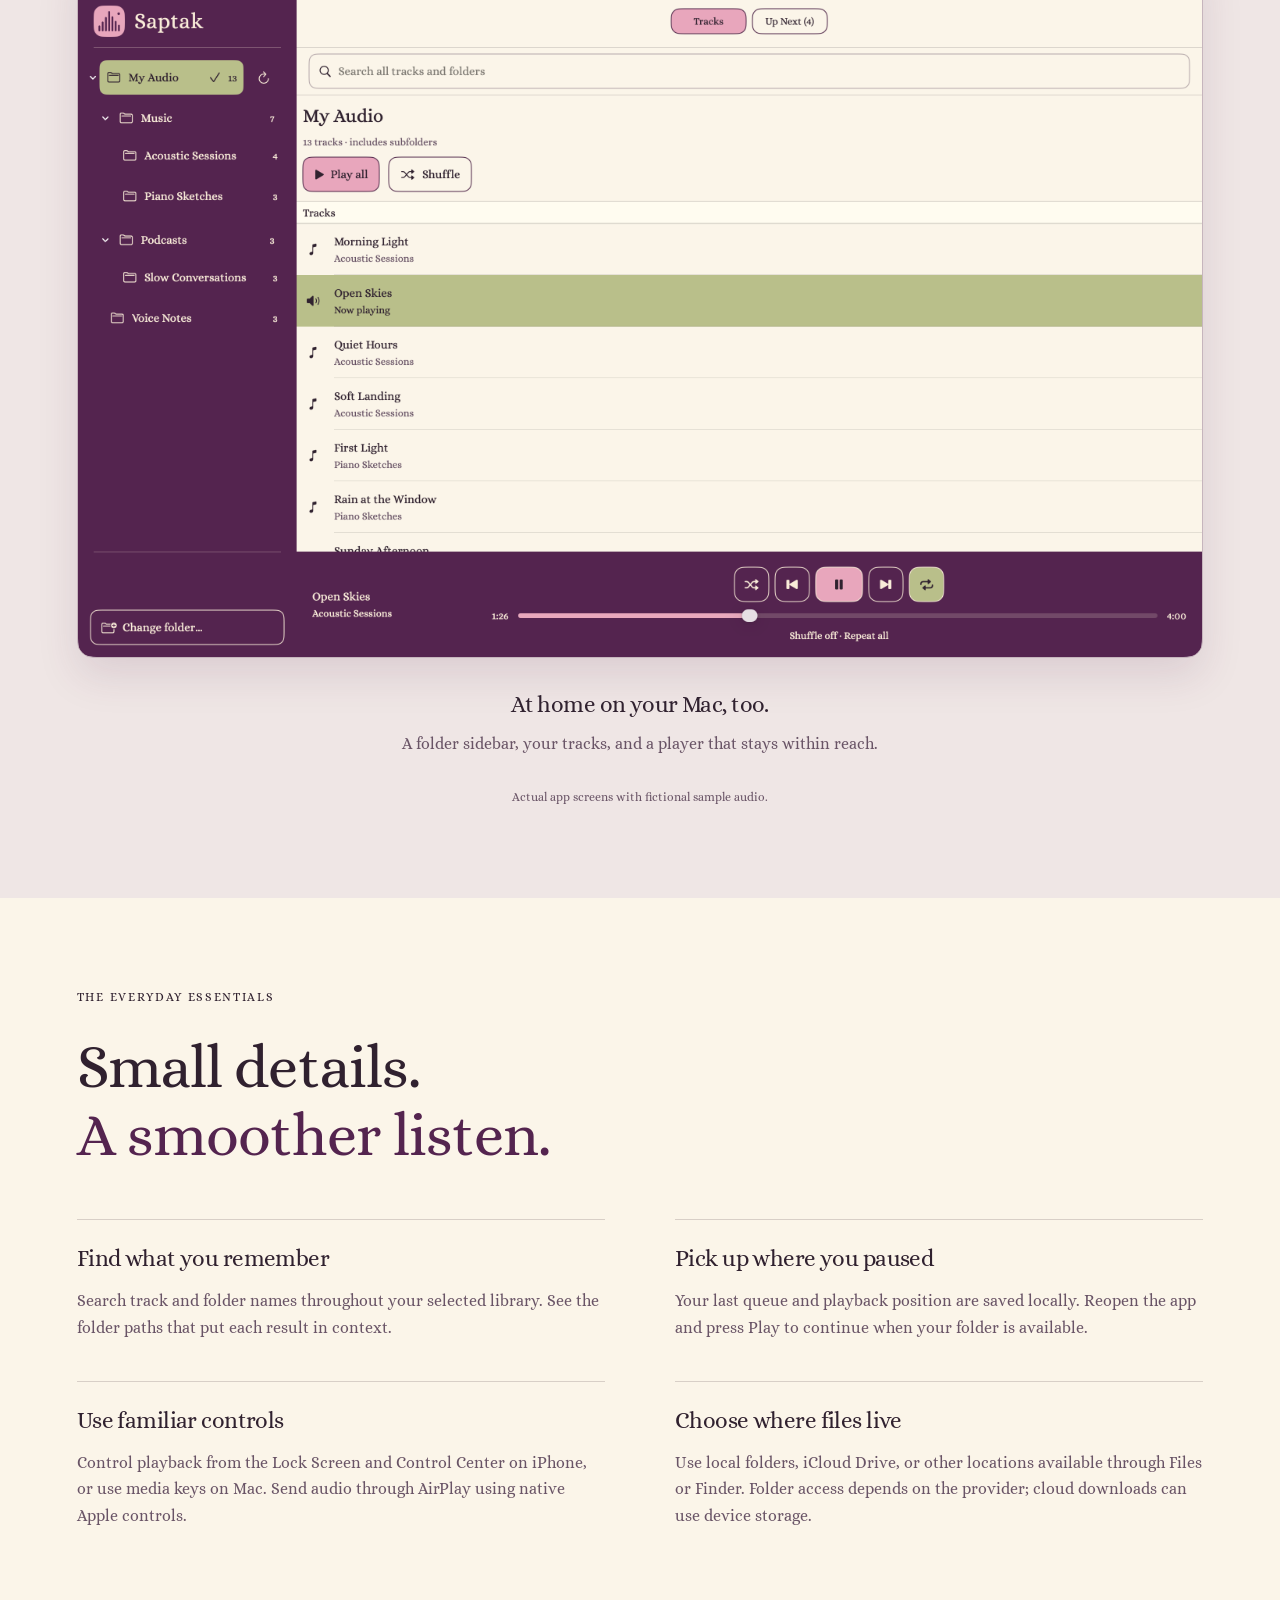
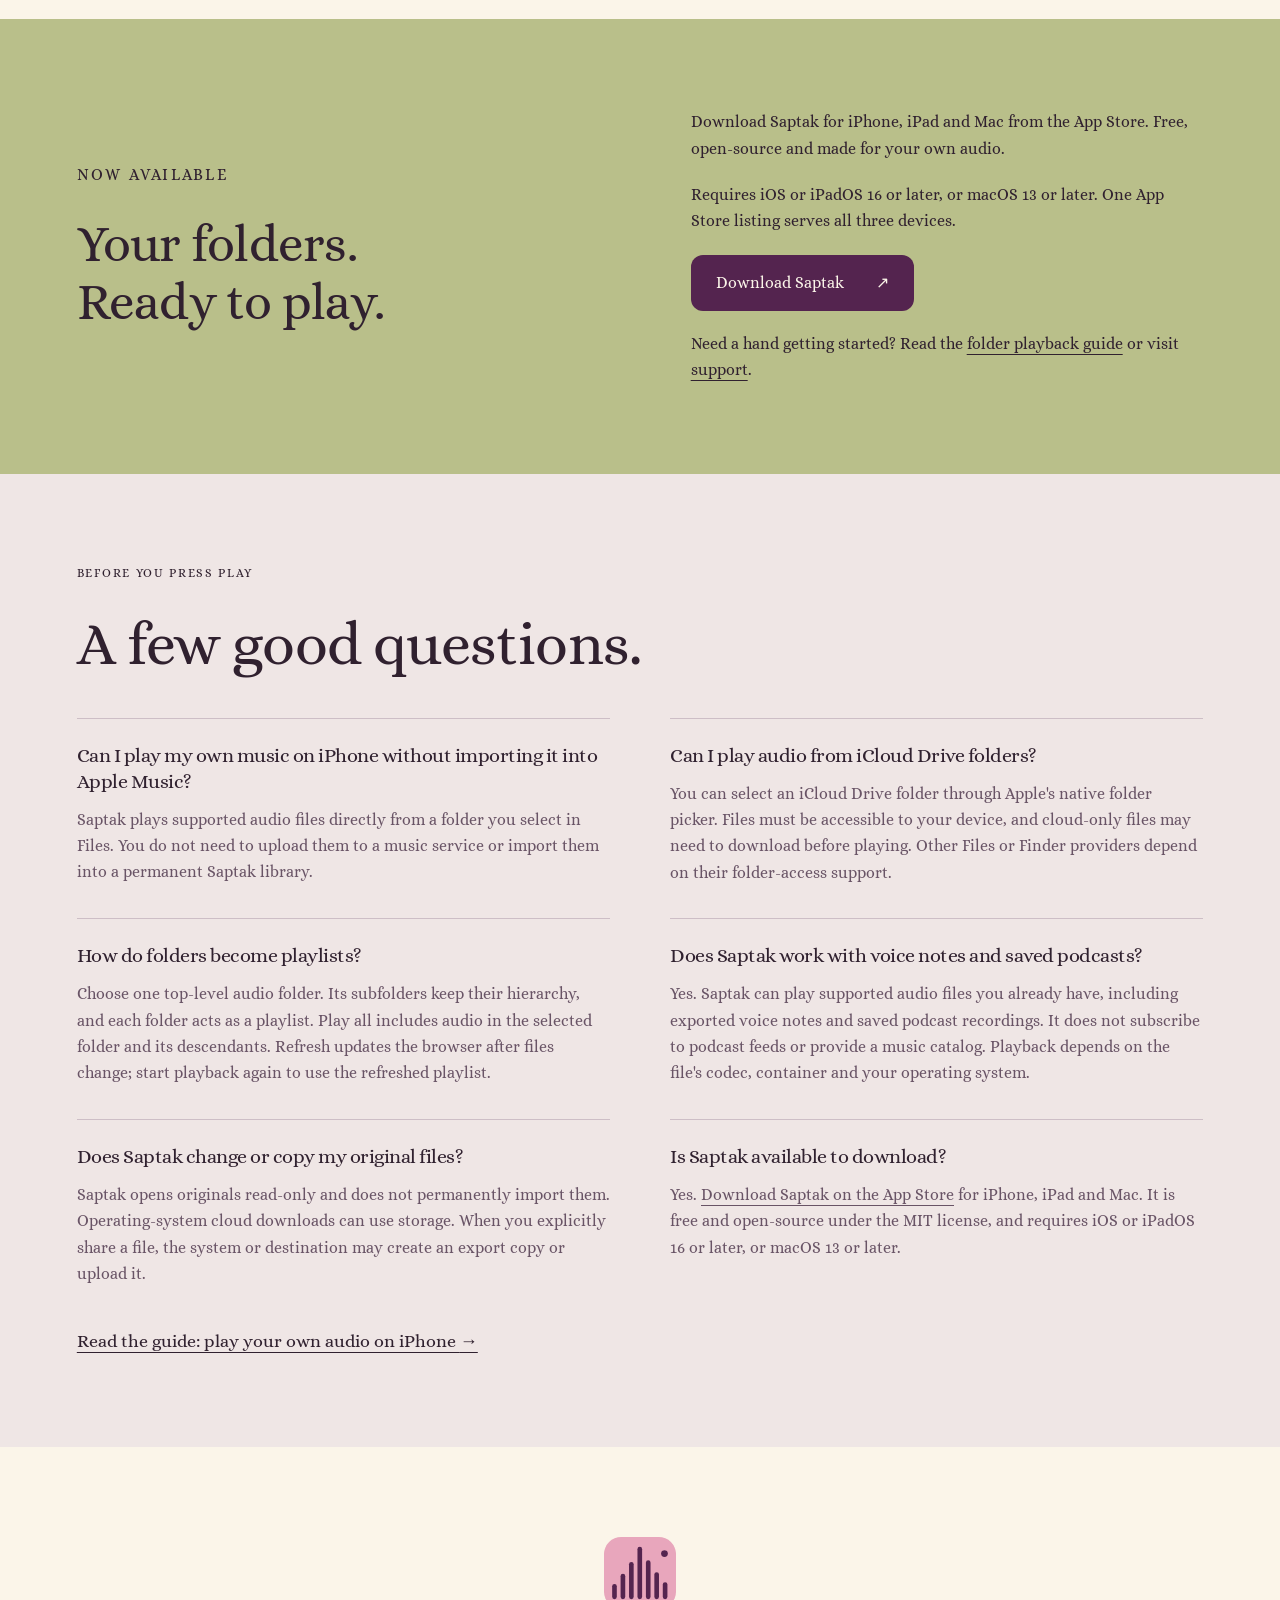
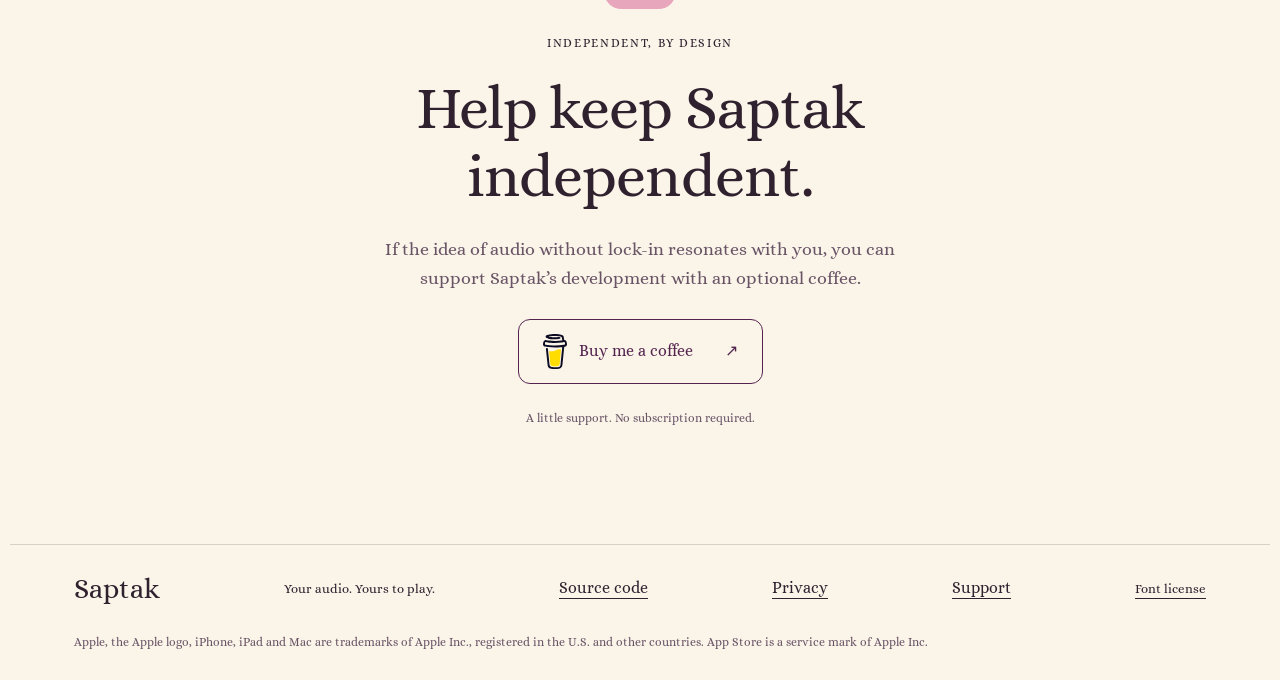
==== commit a3eec96b: "Refine header and support donation buttons" ====
--- a/index.html
+++ b/index.html
@@ -64,7 +64,7 @@
     <a class="skip" href="#main">Skip to content</a>
     <header class="site-header">
         <a class="brand" href="./" aria-label="Saptak home"><img src="assets/icon.svg" width="42" height="42" alt=""><span>Saptak</span></a>
-        <nav aria-label="Main navigation"><a href="#experience">The experience</a><a href="#screenshots">A closer look</a><a class="header-coffee" href="https://www.buymeacoffee.com/HWRxT65O5I" aria-label="Support Saptak on Buy Me a Coffee"><img src="assets/buy-me-a-coffee.svg" width="16" height="23" alt="" aria-hidden="true"><span class="donation-label">Buy me a coffee</span><span class="donation-short-label" aria-hidden="true">Donate</span></a></nav>
+        <nav aria-label="Main navigation"><a href="#experience">The experience</a><a href="#screenshots">A closer look</a><a class="header-coffee" href="https://www.buymeacoffee.com/HWRxT65O5I" aria-label="Support Saptak on Buy Me a Coffee"><img src="assets/buy-me-a-coffee.svg" width="16" height="23" alt="" aria-hidden="true"><span class="donation-label">Buy me a coffee</span><span class="donation-short-label" aria-hidden="true">Buy a coffee</span></a></nav>
     </header>
     <main id="main">
         <section class="hero" aria-labelledby="hero-title">
@@ -106,7 +106,7 @@
             </div>
             <p class="guide-link"><a href="guides/play-your-own-audio-on-iphone.html">Read the guide: play your own audio on iPhone <span aria-hidden="true">→</span></a></p>
         </section>
-        <section class="support section-pad" id="support" aria-labelledby="support-title"><img src="assets/icon.svg" width="72" height="72" alt=""><p class="eyebrow">Independent, by design</p><h2 id="support-title">Help keep Saptak<br><em>independent.</em></h2><p>If the idea of audio without lock-in resonates with you, you can support Saptak’s development with an optional coffee.</p><a class="button plum" href="https://www.buymeacoffee.com/HWRxT65O5I"><span class="button-label"><img class="coffee-logo" src="assets/buy-me-a-coffee.svg" width="24" height="35" alt="" aria-hidden="true">Buy me a coffee</span><span aria-hidden="true">↗</span></a><p class="support-note">A little support. No subscription required.</p></section>
+        <section class="support section-pad" id="support" aria-labelledby="support-title"><img src="assets/icon.svg" width="72" height="72" alt=""><p class="eyebrow">Independent, by design</p><h2 id="support-title">Help keep Saptak<br><em>independent.</em></h2><p>If the idea of audio without lock-in resonates with you, you can support Saptak’s development with an optional coffee.</p><a class="button coffee-button" href="https://www.buymeacoffee.com/HWRxT65O5I"><span class="button-label"><img class="coffee-logo" src="assets/buy-me-a-coffee.svg" width="24" height="35" alt="" aria-hidden="true">Buy me a coffee</span><span aria-hidden="true">↗</span></a><p class="support-note">A little support. No subscription required.</p></section>
     </main>
     <footer><a class="brand" href="./"><span>Saptak</span></a><p>Your audio. Yours to play.</p><a href="https://github.com/gogrinimish/Saptak">Source code</a><a href="privacy.html">Privacy</a><a href="support.html">Support</a><a href="assets/fonts/OFL.txt">Font license</a></footer><p class="brand-credits">Apple, the Apple logo, iPhone, iPad and Mac are trademarks of Apple Inc., registered in the U.S. and other countries. App Store is a service mark of Apple Inc.</p>
 </body>
--- a/styles.css
+++ b/styles.css
@@ -19,10 +19,13 @@
 .brand-credits{max-width:1260px;margin:0 auto;padding:0 5% 28px;font-size:12px;color:var(--muted);line-height:1.6}
 
 .site-header nav{align-items:center}
-.header-coffee{display:inline-flex;align-items:center;gap:10px;padding:10px 14px;min-height:44px;background:var(--plum);color:var(--cream);border-radius:10px;text-decoration:none}
-.header-coffee img{width:16px;height:auto;flex-shrink:0}
+.header-coffee{display:inline-flex;align-items:center;gap:10px;padding:10px 14px;min-height:44px;background:var(--cream);color:var(--plum);border:1px solid var(--plum);border-radius:12px;text-decoration:none;white-space:nowrap}
+.header-coffee img{width:18px;height:26px;object-fit:contain;flex-shrink:0}
 .donation-short-label{display:none}
 @media(max-width:760px){.header-coffee{gap:8px;padding:8px 12px}.donation-label{display:none}.donation-short-label{display:inline}}
-@media(max-width:400px){.site-header nav>a:nth-child(2):not(.header-coffee){display:none}}
+@media(max-width:480px){.site-header nav>a:nth-child(2):not(.header-coffee){display:none}}
 
 .policy code{overflow-wrap:anywhere}
+
+.coffee-button{background:var(--cream);color:var(--plum);border-color:var(--plum)}
+.coffee-button:hover,.header-coffee:hover{background:#f4e6e9}
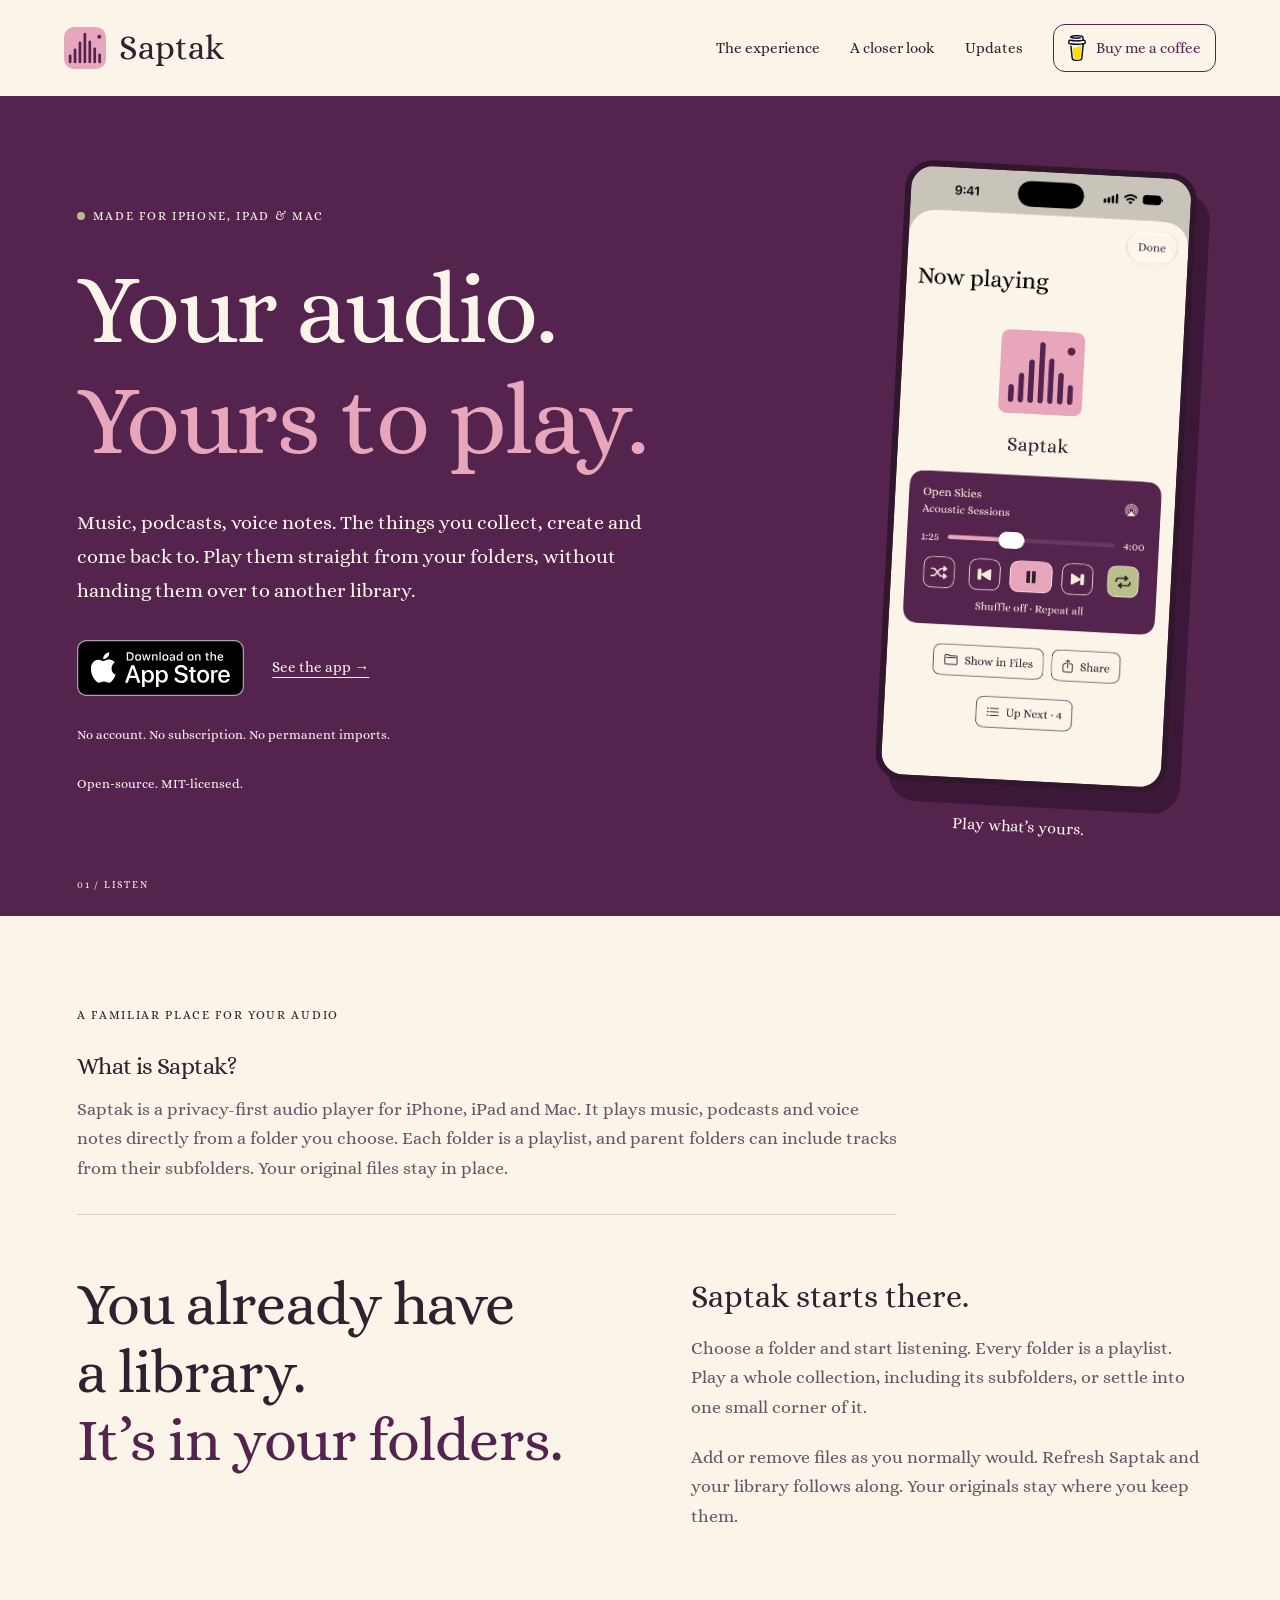
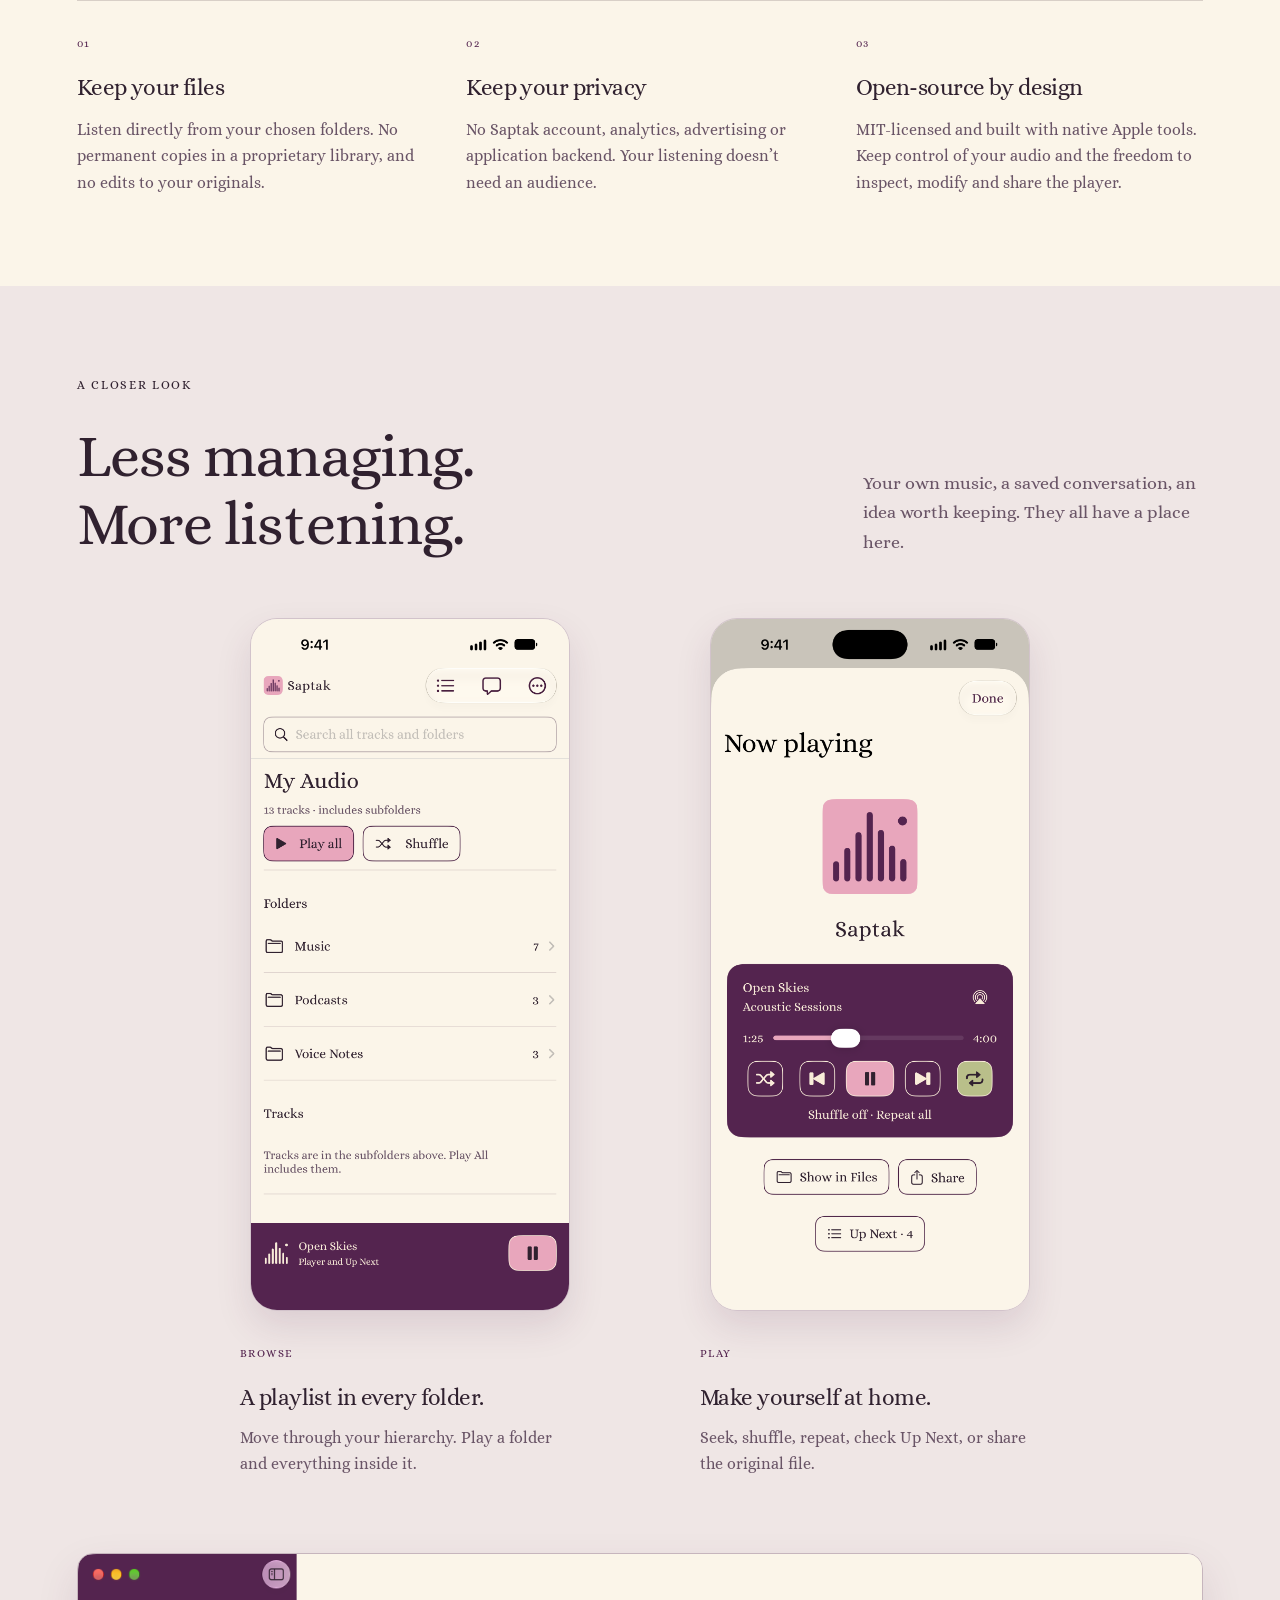
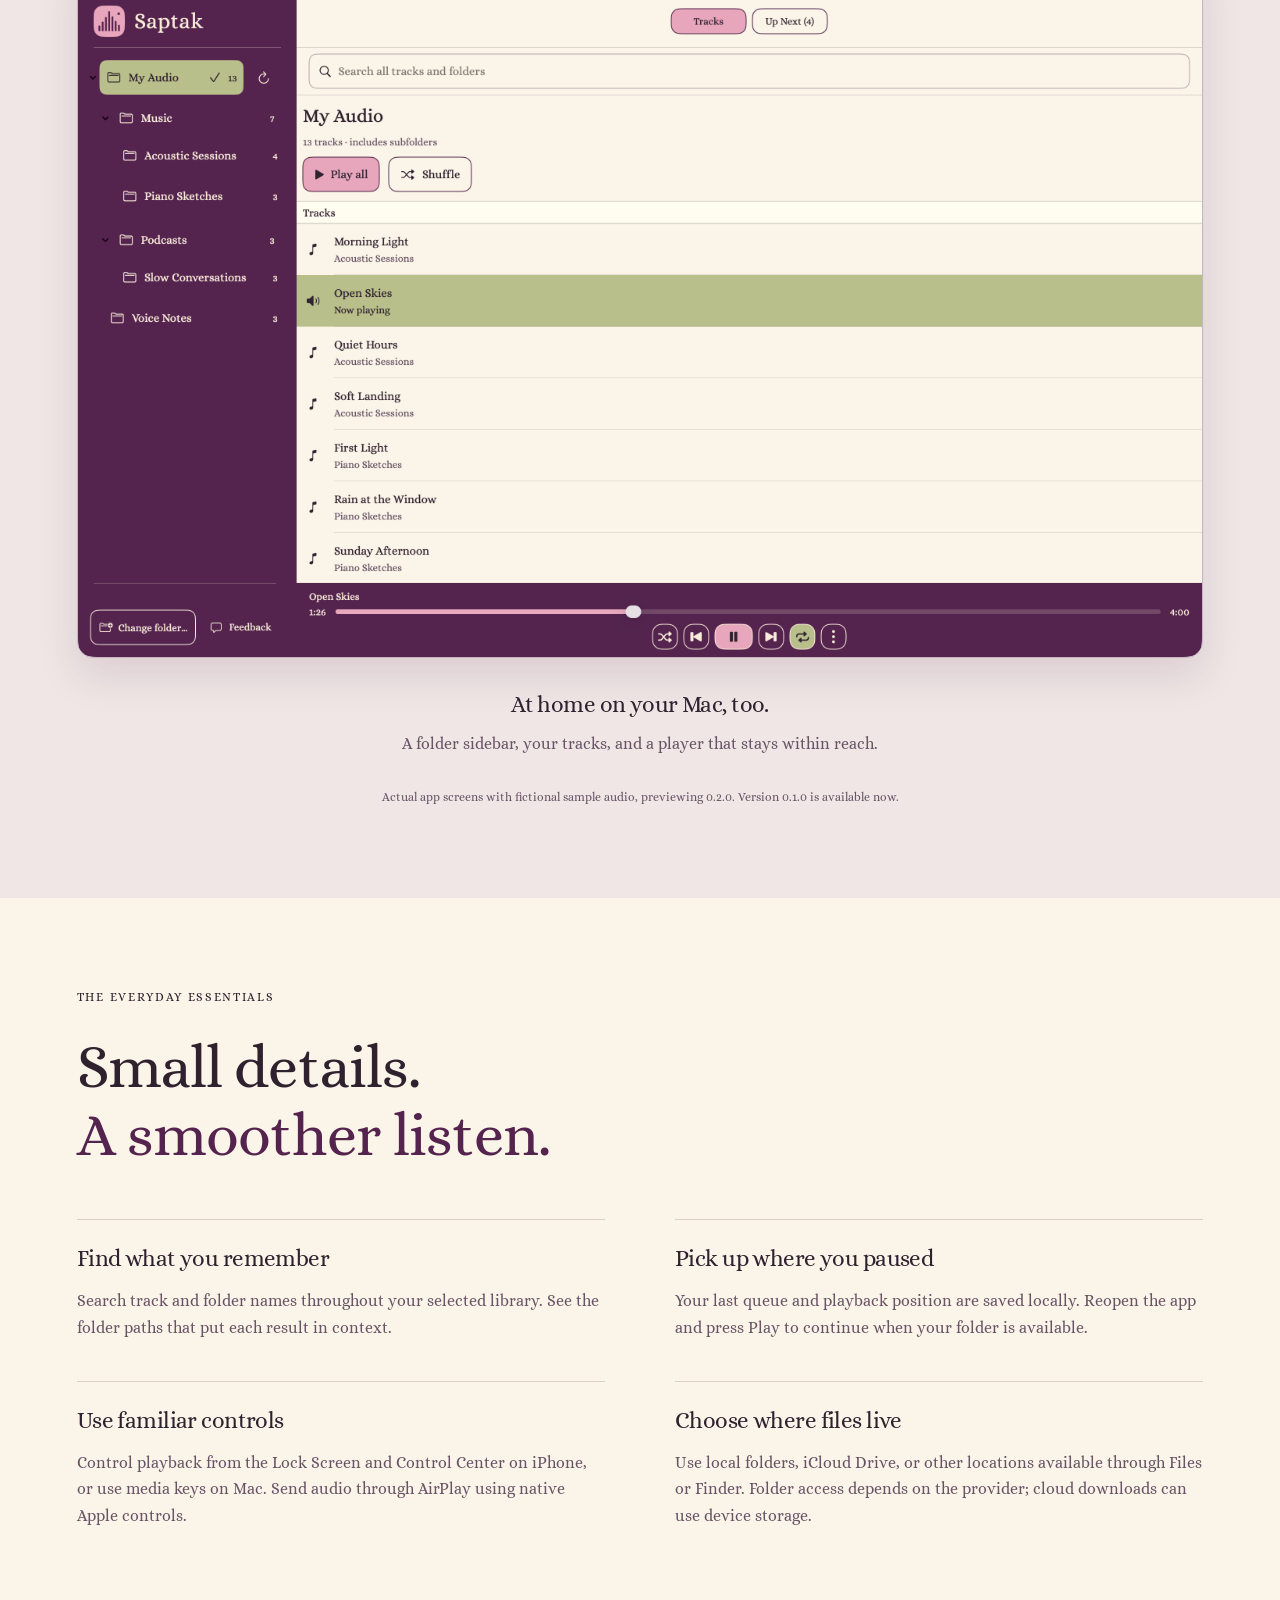
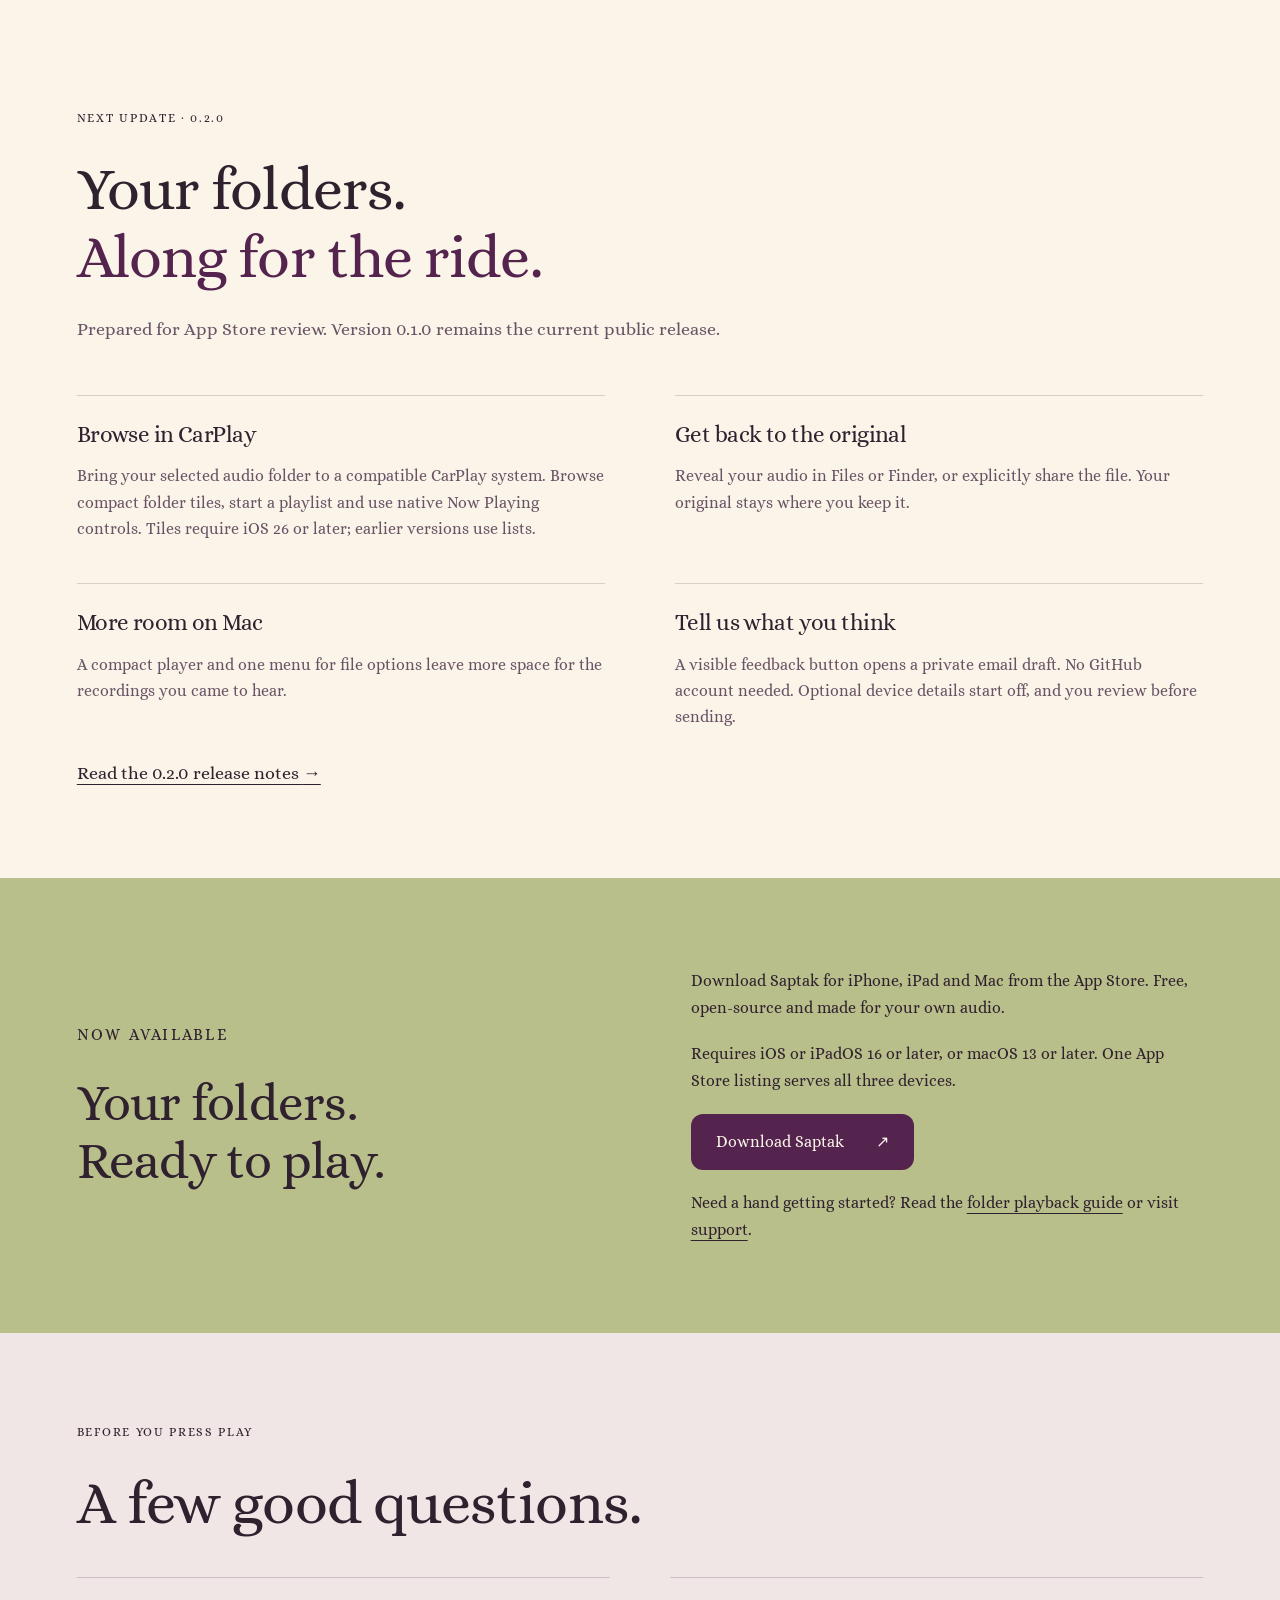
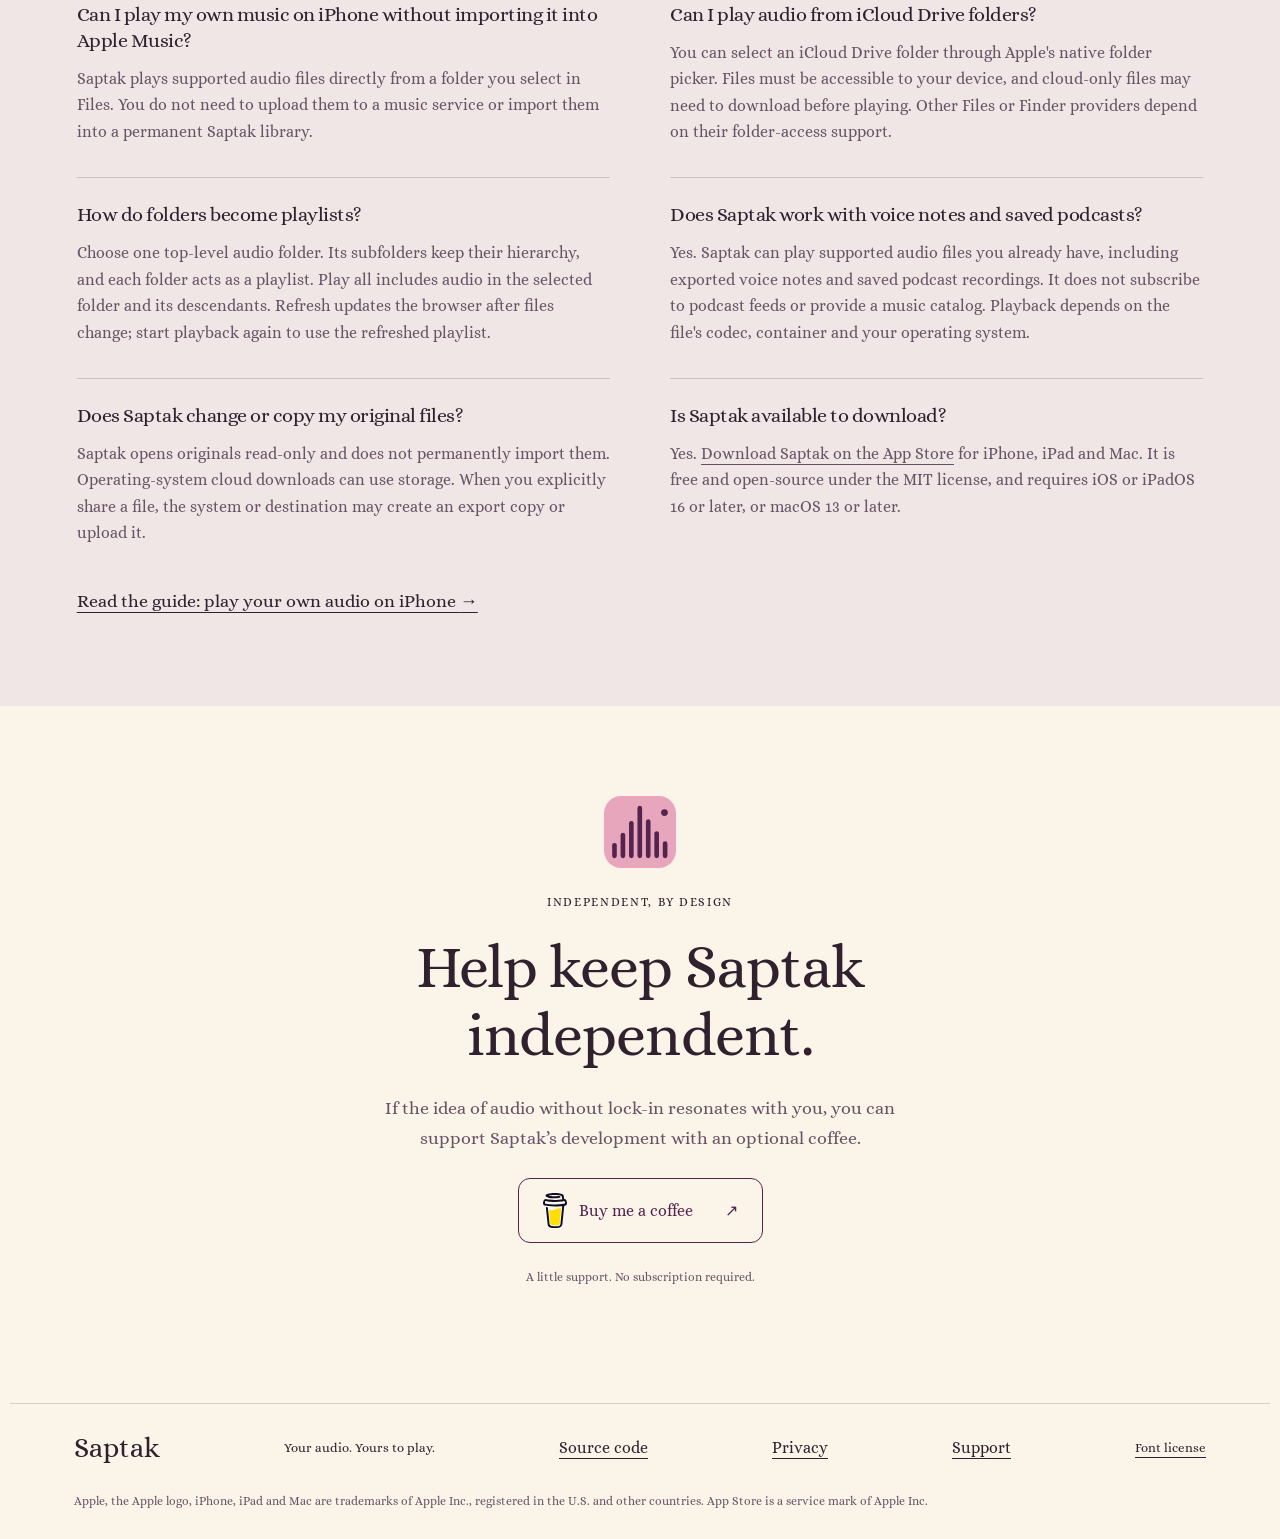
==== commit 8a062a1a: "Preview Saptak 0.2.0 and refresh release screenshots" ====
--- a/index.html
+++ b/index.html
@@ -64,7 +64,7 @@
     <a class="skip" href="#main">Skip to content</a>
     <header class="site-header">
         <a class="brand" href="./" aria-label="Saptak home"><img src="assets/icon.svg" width="42" height="42" alt=""><span>Saptak</span></a>
-        <nav aria-label="Main navigation"><a href="#experience">The experience</a><a href="#screenshots">A closer look</a><a class="header-coffee" href="https://www.buymeacoffee.com/HWRxT65O5I" aria-label="Support Saptak on Buy Me a Coffee"><img src="assets/buy-me-a-coffee.svg" width="16" height="23" alt="" aria-hidden="true"><span class="donation-label">Buy me a coffee</span><span class="donation-short-label" aria-hidden="true">Buy a coffee</span></a></nav>
+        <nav aria-label="Main navigation"><a href="#experience">The experience</a><a href="#screenshots">A closer look</a><a href="release-notes.html">Updates</a><a class="header-coffee" href="https://www.buymeacoffee.com/HWRxT65O5I" aria-label="Support Saptak on Buy Me a Coffee"><img src="assets/buy-me-a-coffee.svg" width="16" height="23" alt="" aria-hidden="true"><span class="donation-label">Buy me a coffee</span><span class="donation-short-label" aria-hidden="true">Buy a coffee</span></a></nav>
     </header>
     <main id="main">
         <section class="hero" aria-labelledby="hero-title">
@@ -89,9 +89,21 @@
             <div class="section-heading"><div><p class="eyebrow">A closer look</p><h2 id="screens-title">Less managing.<br><em>More listening.</em></h2></div><p>Your own music, a saved conversation, an idea worth keeping. They all have a place here.</p></div>
             <div class="phone-grid"><figure><a href="assets/iphone-library.png" aria-label="View the full iPhone folder browser screenshot"><img loading="lazy" src="assets/iphone-library.png" width="1206" height="2622" alt="Saptak folder browser with Music, Podcasts and Voice Notes, plus Play all and Shuffle"></a><figcaption><span class="step">BROWSE</span><h3>A playlist in every folder.</h3><p>Move through your hierarchy. Play a folder and everything inside it.</p></figcaption></figure><figure><a href="assets/iphone-player.png" aria-label="View the full iPhone player screenshot"><img loading="lazy" src="assets/iphone-player.png" width="1206" height="2622" alt="Now playing in Saptak, with playback progress, repeat all, AirPlay and original-file sharing"></a><figcaption><span class="step">PLAY</span><h3>Make yourself at home.</h3><p>Seek, shuffle, repeat, check Up Next, or share the original file.</p></figcaption></figure></div>
             <figure class="mac-shot"><a href="assets/mac-library.png" aria-label="View the full Mac screenshot"><img loading="lazy" src="assets/mac-library.png" width="2880" height="1800" alt="Saptak on Mac with nested music and podcast folders, track search, Up Next and playback controls"></a><figcaption><h3>At home on your Mac, too.</h3><p>A folder sidebar, your tracks, and a player that stays within reach.</p></figcaption></figure>
-            <p class="caption-note">Actual app screens with fictional sample audio.</p>
+            <p class="caption-note">Actual app screens with fictional sample audio, previewing 0.2.0. Version 0.1.0 is available now.</p>
         </section>
         <section class="details section-pad" aria-labelledby="details-title"><p class="eyebrow">The everyday essentials</p><h2 id="details-title">Small details.<br><em>A smoother listen.</em></h2><div class="feature-grid"><article><h3>Find what you remember</h3><p>Search track and folder names throughout your selected library. See the folder paths that put each result in context.</p></article><article><h3>Pick up where you paused</h3><p>Your last queue and playback position are saved locally. Reopen the app and press Play to continue when your folder is available.</p></article><article><h3>Use familiar controls</h3><p>Control playback from the Lock Screen and Control Center on iPhone, or use media keys on Mac. Send audio through AirPlay using native Apple controls.</p></article><article><h3>Choose where files live</h3><p>Use local folders, iCloud Drive, or other locations available through Files or Finder. Folder access depends on the provider; cloud downloads can use device storage.</p></article></div></section>
+        <section class="details section-pad release-preview" id="updates" aria-labelledby="updates-title">
+            <p class="eyebrow">Next update · 0.2.0</p>
+            <h2 id="updates-title">Your folders.<br><em>Along for the ride.</em></h2>
+            <p class="release-status">Prepared for App Store review. Version 0.1.0 remains the current public release.</p>
+            <div class="feature-grid">
+                <article><h3>Browse in CarPlay</h3><p>Bring your selected audio folder to a compatible CarPlay system. Browse compact folder tiles, start a playlist and use native Now Playing controls. Tiles require iOS 26 or later; earlier versions use lists.</p></article>
+                <article><h3>Get back to the original</h3><p>Reveal your audio in Files or Finder, or explicitly share the file. Your original stays where you keep it.</p></article>
+                <article><h3>More room on Mac</h3><p>A compact player and one menu for file options leave more space for the recordings you came to hear.</p></article>
+                <article><h3>Tell us what you think</h3><p>A visible feedback button opens a private email draft. No GitHub account needed. Optional device details start off, and you review before sending.</p></article>
+            </div>
+            <p><a href="release-notes.html">Read the 0.2.0 release notes <span aria-hidden="true">→</span></a></p>
+        </section>
         <section class="availability section-pad" id="availability" aria-labelledby="availability-title"><div><p class="eyebrow">Now available</p><h2 id="availability-title">Your folders.<br><em>Ready to play.</em></h2></div><div><p>Download Saptak for iPhone, iPad and Mac from the App Store. Free, open-source and made for your own audio.</p><p>Requires iOS or iPadOS 16 or later, or macOS 13 or later. One App Store listing serves all three devices.</p><p><a class="button plum" href="https://apps.apple.com/us/app/saptak/id6826395063">Download Saptak <span aria-hidden="true">↗</span></a></p><p>Need a hand getting started? Read the <a href="guides/play-your-own-audio-on-iphone.html">folder playback guide</a> or visit <a href="support.html">support</a>.</p></div></section>
         <section class="questions section-pad" id="questions" aria-labelledby="questions-title">
             <p class="eyebrow">Before you press Play</p>
--- a/styles.css
+++ b/styles.css
@@ -29,3 +29,6 @@
 
 .coffee-button{background:var(--cream);color:var(--plum);border-color:var(--plum)}
 .coffee-button:hover,.header-coffee:hover{background:#f4e6e9}
+
+.release-preview .release-status{max-width:740px;margin-top:24px;color:var(--muted);font-size:18px;line-height:1.65}
+.release-preview>p:last-child{margin-top:28px}
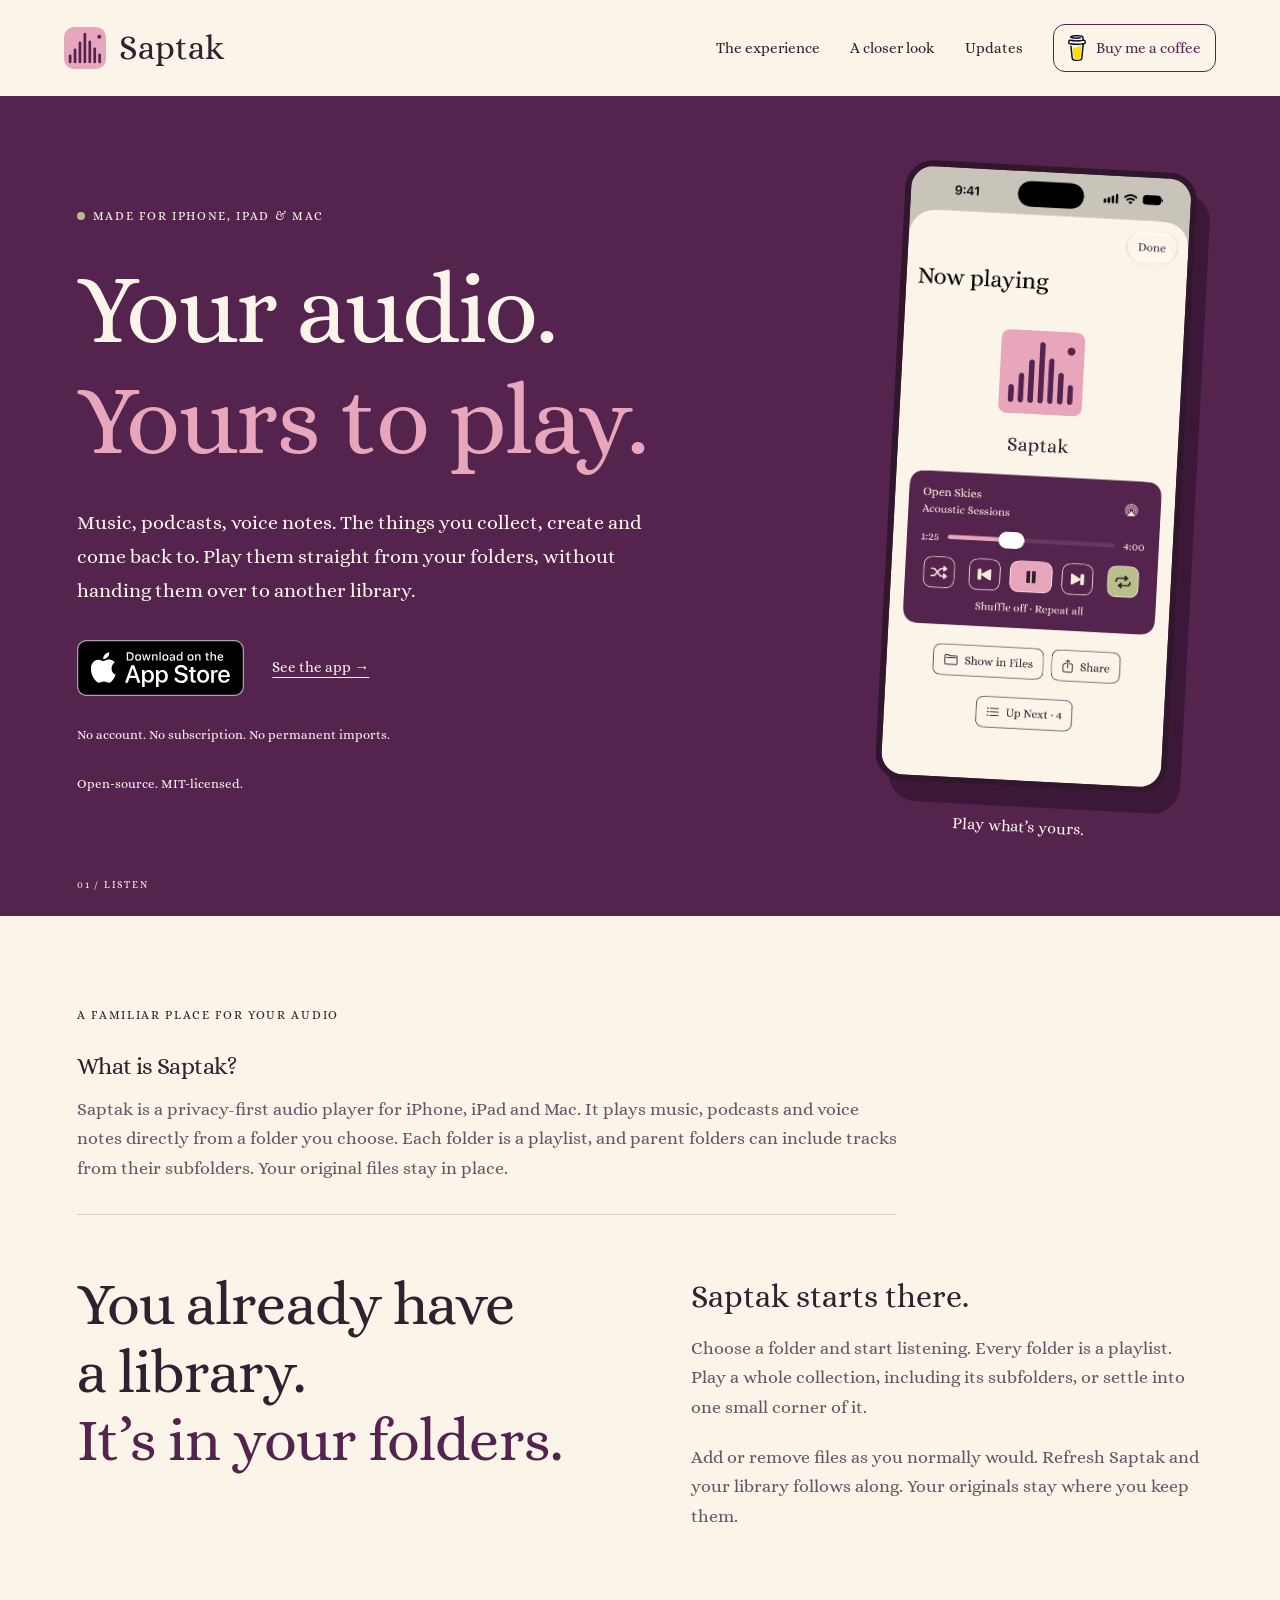
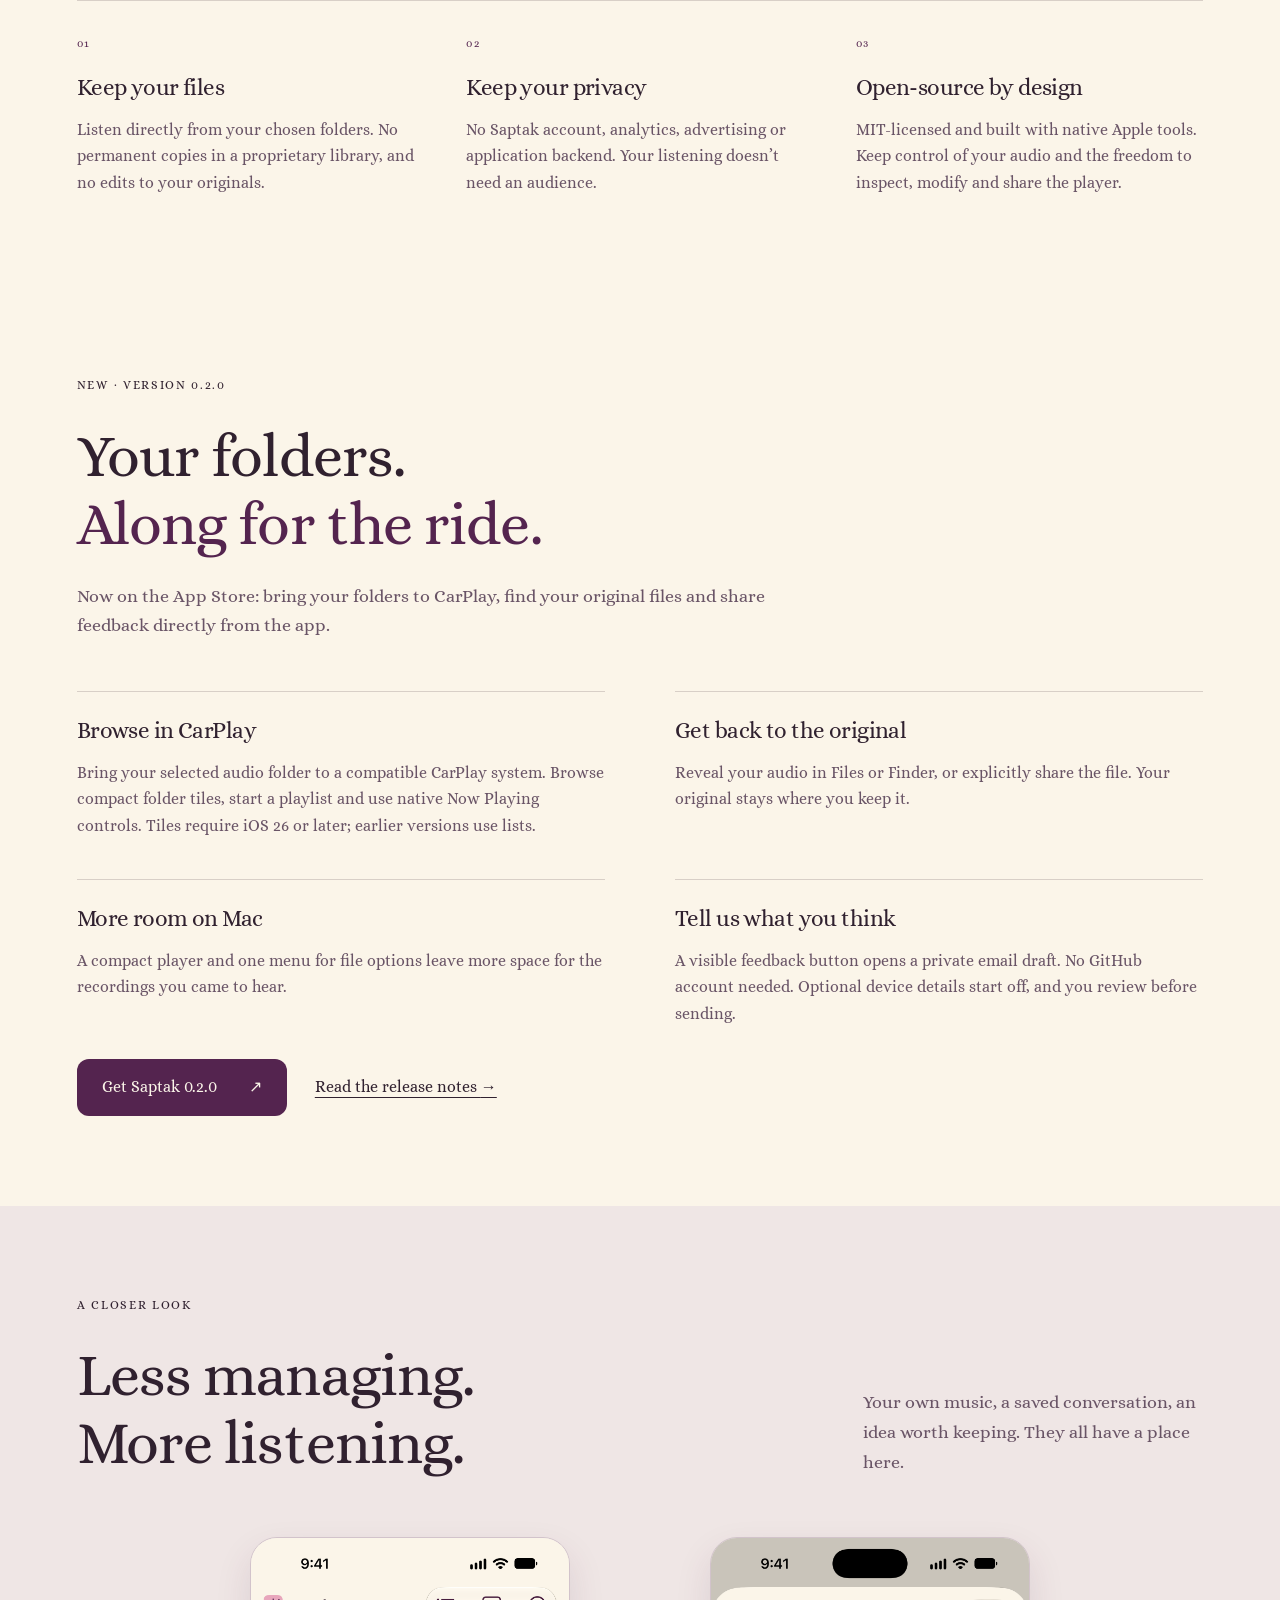
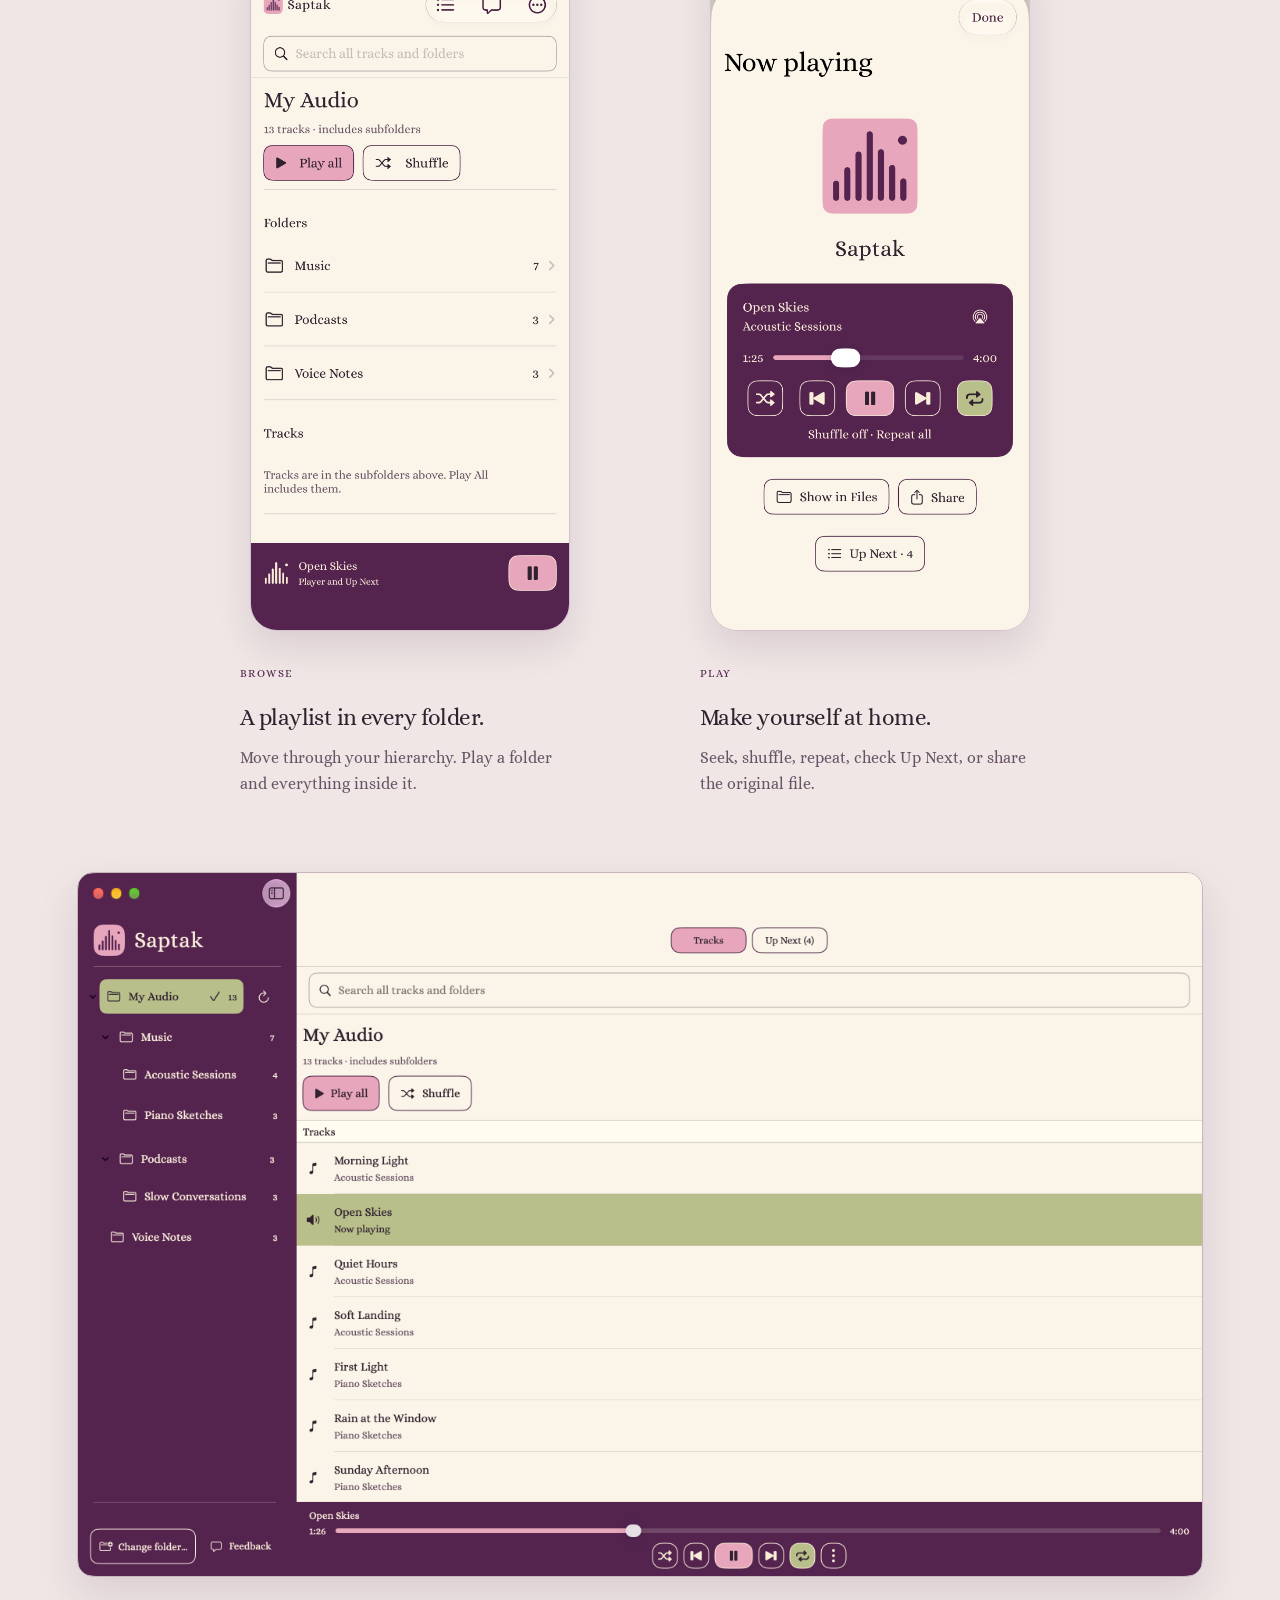
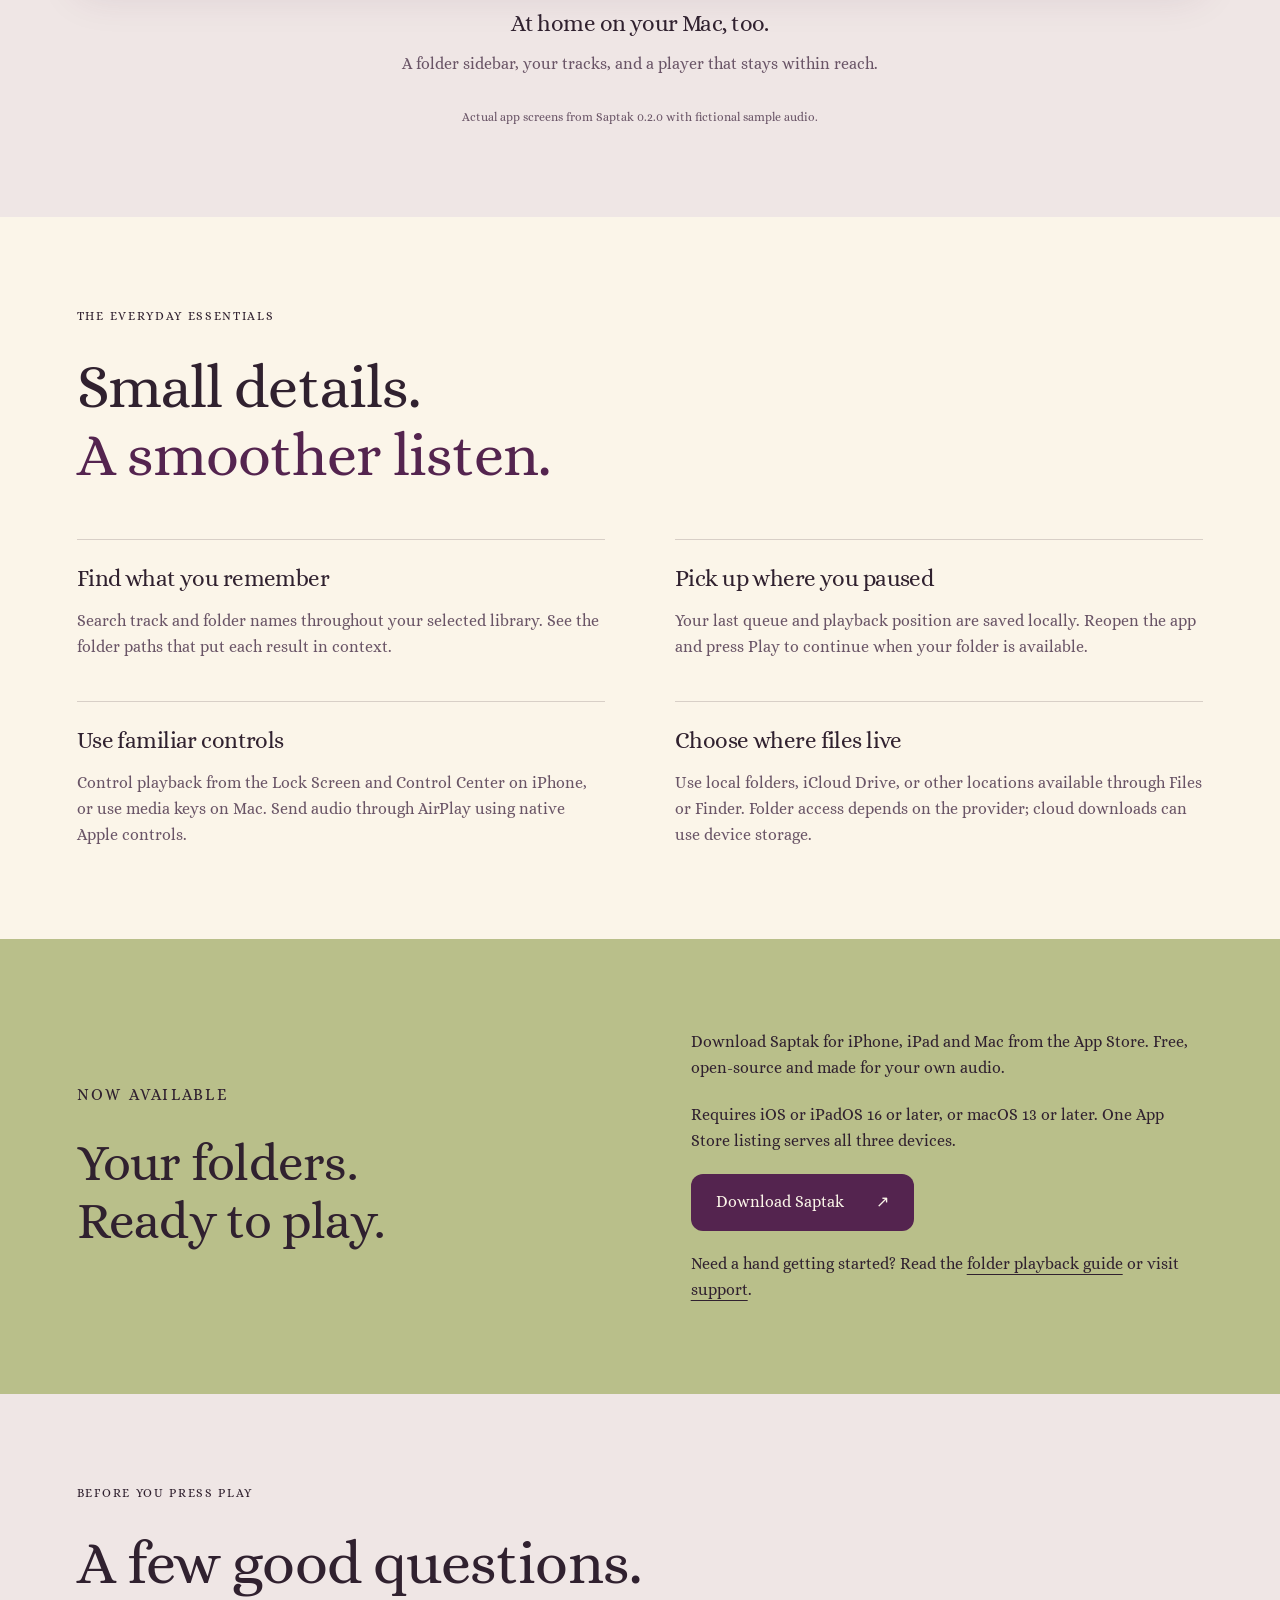
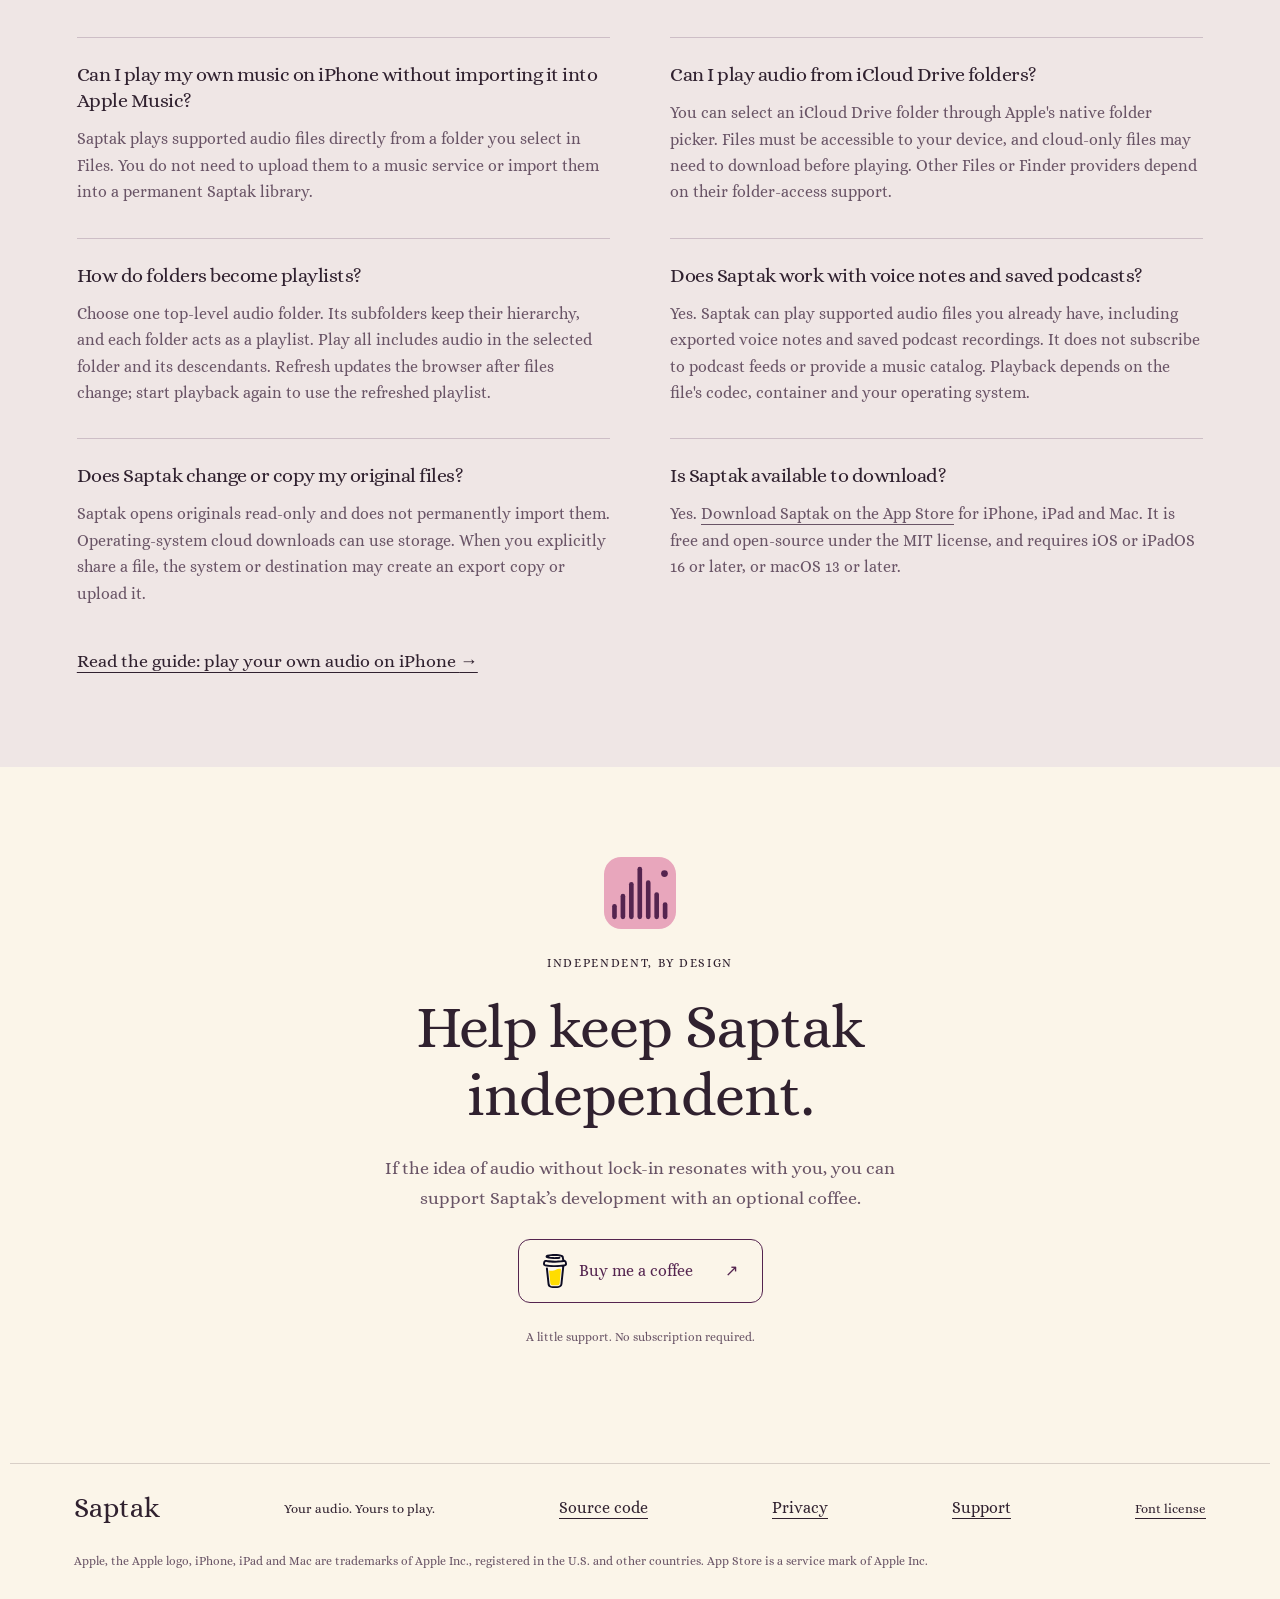
==== commit 2a8505aa: "Announce Saptak 0.2.0 in the website updates section" ====
--- a/index.html
+++ b/index.html
@@ -28,11 +28,14 @@
         "Shuffle, repeat, queue and seeking",
         "Native system playback controls and AirPlay",
         "Locally saved playback position",
-        "Original-file sharing"
+        "Original-file sharing",
+        "CarPlay folder browsing on iPhone",
+        "Original-file reveal in Files and Finder",
+        "Optional email feedback"
     ],
     "url": "https://gogrinimish.github.io/Saptak/",
     "codeRepository": "https://github.com/gogrinimish/Saptak",
-    "softwareVersion": "0.1.0",
+    "softwareVersion": "0.2.0",
     "downloadUrl": "https://apps.apple.com/us/app/saptak/id6826395063",
     "installUrl": "https://apps.apple.com/us/app/saptak/id6826395063",
     "offers": {
@@ -64,7 +67,7 @@
     <a class="skip" href="#main">Skip to content</a>
     <header class="site-header">
         <a class="brand" href="./" aria-label="Saptak home"><img src="assets/icon.svg" width="42" height="42" alt=""><span>Saptak</span></a>
-        <nav aria-label="Main navigation"><a href="#experience">The experience</a><a href="#screenshots">A closer look</a><a href="release-notes.html">Updates</a><a class="header-coffee" href="https://www.buymeacoffee.com/HWRxT65O5I" aria-label="Support Saptak on Buy Me a Coffee"><img src="assets/buy-me-a-coffee.svg" width="16" height="23" alt="" aria-hidden="true"><span class="donation-label">Buy me a coffee</span><span class="donation-short-label" aria-hidden="true">Buy a coffee</span></a></nav>
+        <nav aria-label="Main navigation"><a href="#experience">The experience</a><a href="#screenshots">A closer look</a><a href="#updates">Updates</a><a class="header-coffee" href="https://www.buymeacoffee.com/HWRxT65O5I" aria-label="Support Saptak on Buy Me a Coffee"><img src="assets/buy-me-a-coffee.svg" width="16" height="23" alt="" aria-hidden="true"><span class="donation-label">Buy me a coffee</span><span class="donation-short-label" aria-hidden="true">Buy a coffee</span></a></nav>
     </header>
     <main id="main">
         <section class="hero" aria-labelledby="hero-title">
@@ -85,25 +88,25 @@
             <div class="intro-grid"><h2 id="intro-title">You already have<br>a library.<br><em>It’s in your folders.</em></h2><div><p class="large-copy">Saptak starts there.</p><p>Choose a folder and start listening. Every folder is a playlist. Play a whole collection, including its subfolders, or settle into one small corner of it.</p><p>Add or remove files as you normally would. Refresh Saptak and your library follows along. Your originals stay where you keep them.</p></div></div>
             <div class="principles"><article><span class="step">01</span><h3>Keep your files</h3><p>Listen directly from your chosen folders. No permanent copies in a proprietary library, and no edits to your originals.</p></article><article><span class="step">02</span><h3>Keep your privacy</h3><p>No Saptak account, analytics, advertising or application backend. Your listening doesn’t need an audience.</p></article><article><span class="step">03</span><h3>Open-source by design</h3><p>MIT-licensed and built with native Apple tools. Keep control of your audio and the freedom to inspect, modify and share the player.</p></article></div>
         </section>
-        <section class="screens section-pad" id="screenshots" aria-labelledby="screens-title">
-            <div class="section-heading"><div><p class="eyebrow">A closer look</p><h2 id="screens-title">Less managing.<br><em>More listening.</em></h2></div><p>Your own music, a saved conversation, an idea worth keeping. They all have a place here.</p></div>
-            <div class="phone-grid"><figure><a href="assets/iphone-library.png" aria-label="View the full iPhone folder browser screenshot"><img loading="lazy" src="assets/iphone-library.png" width="1206" height="2622" alt="Saptak folder browser with Music, Podcasts and Voice Notes, plus Play all and Shuffle"></a><figcaption><span class="step">BROWSE</span><h3>A playlist in every folder.</h3><p>Move through your hierarchy. Play a folder and everything inside it.</p></figcaption></figure><figure><a href="assets/iphone-player.png" aria-label="View the full iPhone player screenshot"><img loading="lazy" src="assets/iphone-player.png" width="1206" height="2622" alt="Now playing in Saptak, with playback progress, repeat all, AirPlay and original-file sharing"></a><figcaption><span class="step">PLAY</span><h3>Make yourself at home.</h3><p>Seek, shuffle, repeat, check Up Next, or share the original file.</p></figcaption></figure></div>
-            <figure class="mac-shot"><a href="assets/mac-library.png" aria-label="View the full Mac screenshot"><img loading="lazy" src="assets/mac-library.png" width="2880" height="1800" alt="Saptak on Mac with nested music and podcast folders, track search, Up Next and playback controls"></a><figcaption><h3>At home on your Mac, too.</h3><p>A folder sidebar, your tracks, and a player that stays within reach.</p></figcaption></figure>
-            <p class="caption-note">Actual app screens with fictional sample audio, previewing 0.2.0. Version 0.1.0 is available now.</p>
-        </section>
-        <section class="details section-pad" aria-labelledby="details-title"><p class="eyebrow">The everyday essentials</p><h2 id="details-title">Small details.<br><em>A smoother listen.</em></h2><div class="feature-grid"><article><h3>Find what you remember</h3><p>Search track and folder names throughout your selected library. See the folder paths that put each result in context.</p></article><article><h3>Pick up where you paused</h3><p>Your last queue and playback position are saved locally. Reopen the app and press Play to continue when your folder is available.</p></article><article><h3>Use familiar controls</h3><p>Control playback from the Lock Screen and Control Center on iPhone, or use media keys on Mac. Send audio through AirPlay using native Apple controls.</p></article><article><h3>Choose where files live</h3><p>Use local folders, iCloud Drive, or other locations available through Files or Finder. Folder access depends on the provider; cloud downloads can use device storage.</p></article></div></section>
-        <section class="details section-pad release-preview" id="updates" aria-labelledby="updates-title">
-            <p class="eyebrow">Next update · 0.2.0</p>
+        <section class="details section-pad release-update" id="updates" aria-labelledby="updates-title">
+            <p class="eyebrow">New · Version 0.2.0</p>
             <h2 id="updates-title">Your folders.<br><em>Along for the ride.</em></h2>
-            <p class="release-status">Prepared for App Store review. Version 0.1.0 remains the current public release.</p>
+            <p class="release-status">Now on the App Store: bring your folders to CarPlay, find your original files and share feedback directly from the app.</p>
             <div class="feature-grid">
                 <article><h3>Browse in CarPlay</h3><p>Bring your selected audio folder to a compatible CarPlay system. Browse compact folder tiles, start a playlist and use native Now Playing controls. Tiles require iOS 26 or later; earlier versions use lists.</p></article>
                 <article><h3>Get back to the original</h3><p>Reveal your audio in Files or Finder, or explicitly share the file. Your original stays where you keep it.</p></article>
                 <article><h3>More room on Mac</h3><p>A compact player and one menu for file options leave more space for the recordings you came to hear.</p></article>
                 <article><h3>Tell us what you think</h3><p>A visible feedback button opens a private email draft. No GitHub account needed. Optional device details start off, and you review before sending.</p></article>
             </div>
-            <p><a href="release-notes.html">Read the 0.2.0 release notes <span aria-hidden="true">→</span></a></p>
+            <div class="actions"><a class="button plum" href="https://apps.apple.com/us/app/saptak/id6826395063">Get Saptak 0.2.0 <span aria-hidden="true">↗</span></a><a href="release-notes.html">Read the release notes <span aria-hidden="true">→</span></a></div>
         </section>
+        <section class="screens section-pad" id="screenshots" aria-labelledby="screens-title">
+            <div class="section-heading"><div><p class="eyebrow">A closer look</p><h2 id="screens-title">Less managing.<br><em>More listening.</em></h2></div><p>Your own music, a saved conversation, an idea worth keeping. They all have a place here.</p></div>
+            <div class="phone-grid"><figure><a href="assets/iphone-library.png" aria-label="View the full iPhone folder browser screenshot"><img loading="lazy" src="assets/iphone-library.png" width="1206" height="2622" alt="Saptak folder browser with Music, Podcasts and Voice Notes, plus Play all and Shuffle"></a><figcaption><span class="step">BROWSE</span><h3>A playlist in every folder.</h3><p>Move through your hierarchy. Play a folder and everything inside it.</p></figcaption></figure><figure><a href="assets/iphone-player.png" aria-label="View the full iPhone player screenshot"><img loading="lazy" src="assets/iphone-player.png" width="1206" height="2622" alt="Now playing in Saptak, with playback progress, repeat all, AirPlay and original-file sharing"></a><figcaption><span class="step">PLAY</span><h3>Make yourself at home.</h3><p>Seek, shuffle, repeat, check Up Next, or share the original file.</p></figcaption></figure></div>
+            <figure class="mac-shot"><a href="assets/mac-library.png" aria-label="View the full Mac screenshot"><img loading="lazy" src="assets/mac-library.png" width="2880" height="1800" alt="Saptak on Mac with nested music and podcast folders, track search, Up Next and playback controls"></a><figcaption><h3>At home on your Mac, too.</h3><p>A folder sidebar, your tracks, and a player that stays within reach.</p></figcaption></figure>
+            <p class="caption-note">Actual app screens from Saptak 0.2.0 with fictional sample audio.</p>
+        </section>
+        <section class="details section-pad" aria-labelledby="details-title"><p class="eyebrow">The everyday essentials</p><h2 id="details-title">Small details.<br><em>A smoother listen.</em></h2><div class="feature-grid"><article><h3>Find what you remember</h3><p>Search track and folder names throughout your selected library. See the folder paths that put each result in context.</p></article><article><h3>Pick up where you paused</h3><p>Your last queue and playback position are saved locally. Reopen the app and press Play to continue when your folder is available.</p></article><article><h3>Use familiar controls</h3><p>Control playback from the Lock Screen and Control Center on iPhone, or use media keys on Mac. Send audio through AirPlay using native Apple controls.</p></article><article><h3>Choose where files live</h3><p>Use local folders, iCloud Drive, or other locations available through Files or Finder. Folder access depends on the provider; cloud downloads can use device storage.</p></article></div></section>
         <section class="availability section-pad" id="availability" aria-labelledby="availability-title"><div><p class="eyebrow">Now available</p><h2 id="availability-title">Your folders.<br><em>Ready to play.</em></h2></div><div><p>Download Saptak for iPhone, iPad and Mac from the App Store. Free, open-source and made for your own audio.</p><p>Requires iOS or iPadOS 16 or later, or macOS 13 or later. One App Store listing serves all three devices.</p><p><a class="button plum" href="https://apps.apple.com/us/app/saptak/id6826395063">Download Saptak <span aria-hidden="true">↗</span></a></p><p>Need a hand getting started? Read the <a href="guides/play-your-own-audio-on-iphone.html">folder playback guide</a> or visit <a href="support.html">support</a>.</p></div></section>
         <section class="questions section-pad" id="questions" aria-labelledby="questions-title">
             <p class="eyebrow">Before you press Play</p>
--- a/styles.css
+++ b/styles.css
@@ -30,5 +30,5 @@
 .coffee-button{background:var(--cream);color:var(--plum);border-color:var(--plum)}
 .coffee-button:hover,.header-coffee:hover{background:#f4e6e9}
 
-.release-preview .release-status{max-width:740px;margin-top:24px;color:var(--muted);font-size:18px;line-height:1.65}
-.release-preview>p:last-child{margin-top:28px}
+.release-update .release-status{max-width:740px;margin-top:24px;color:var(--muted);font-size:18px;line-height:1.65}
+.release-update>p:last-child{margin-top:28px}
